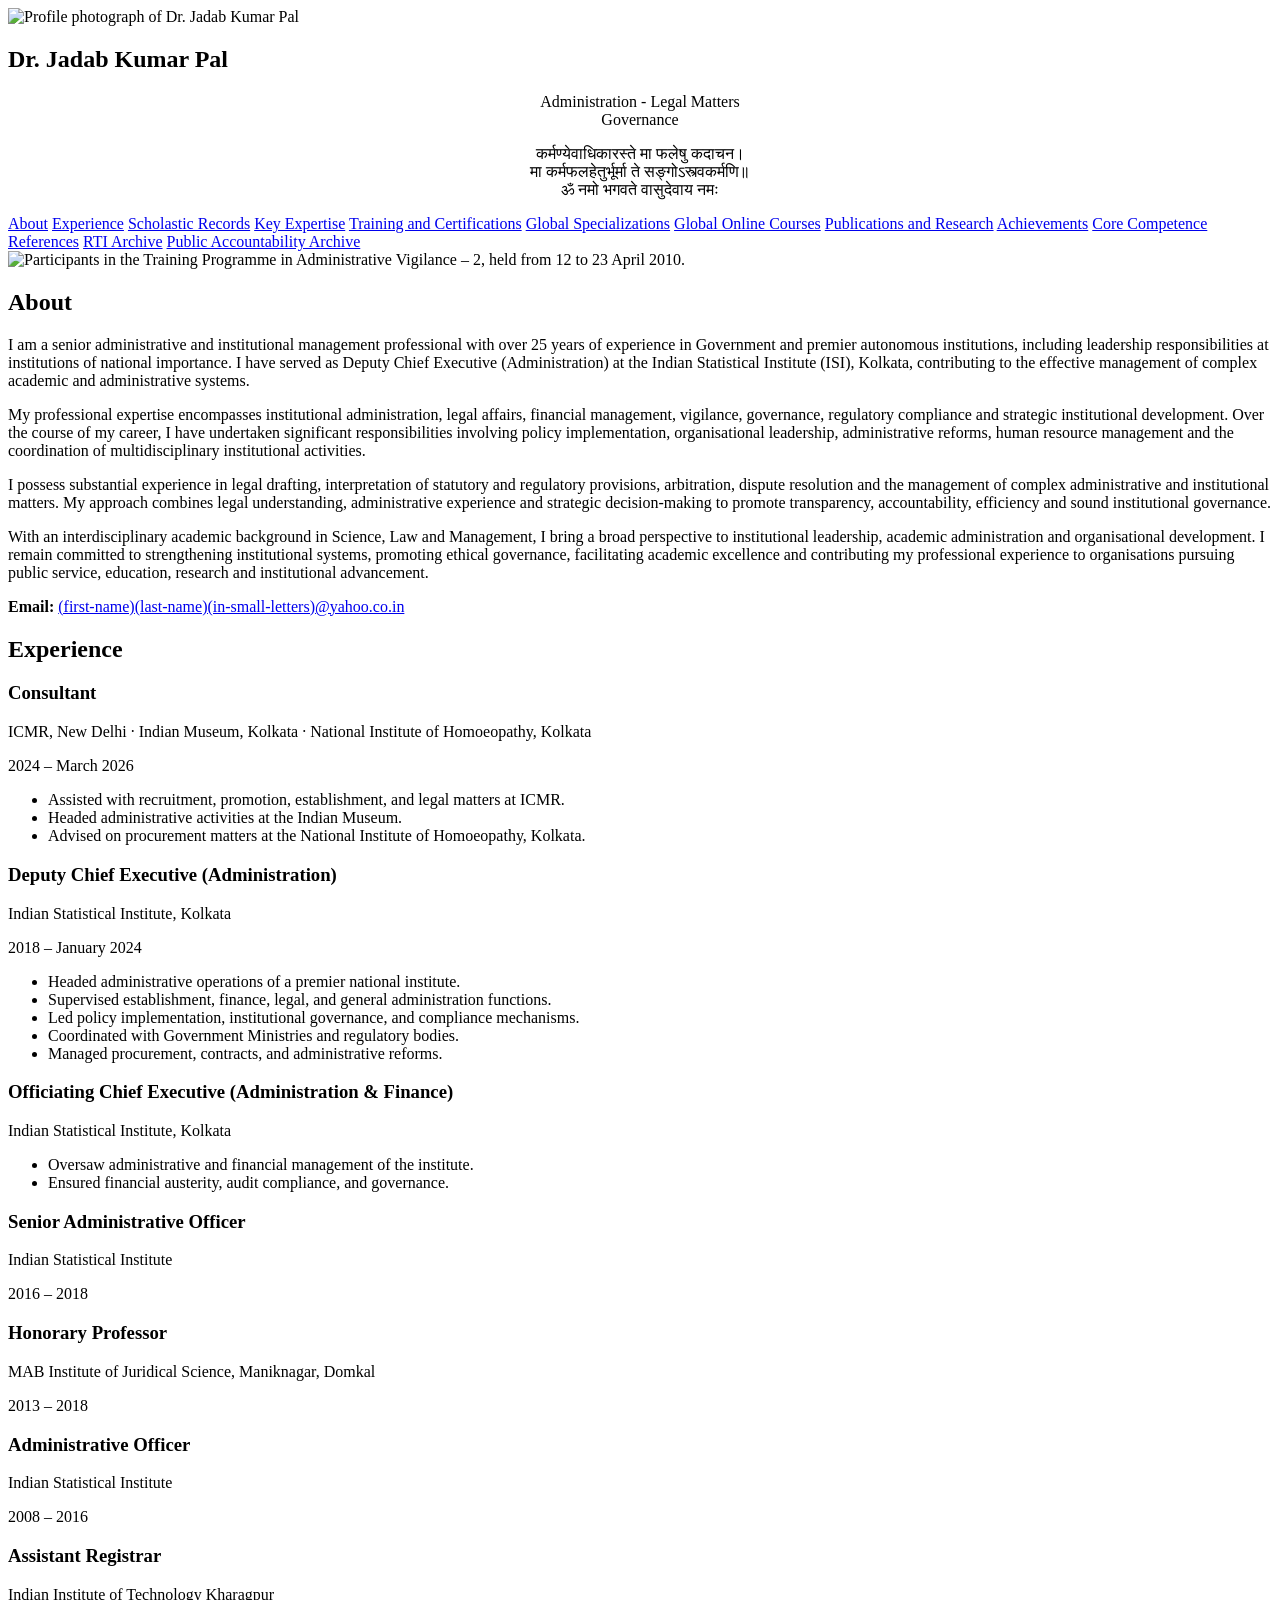
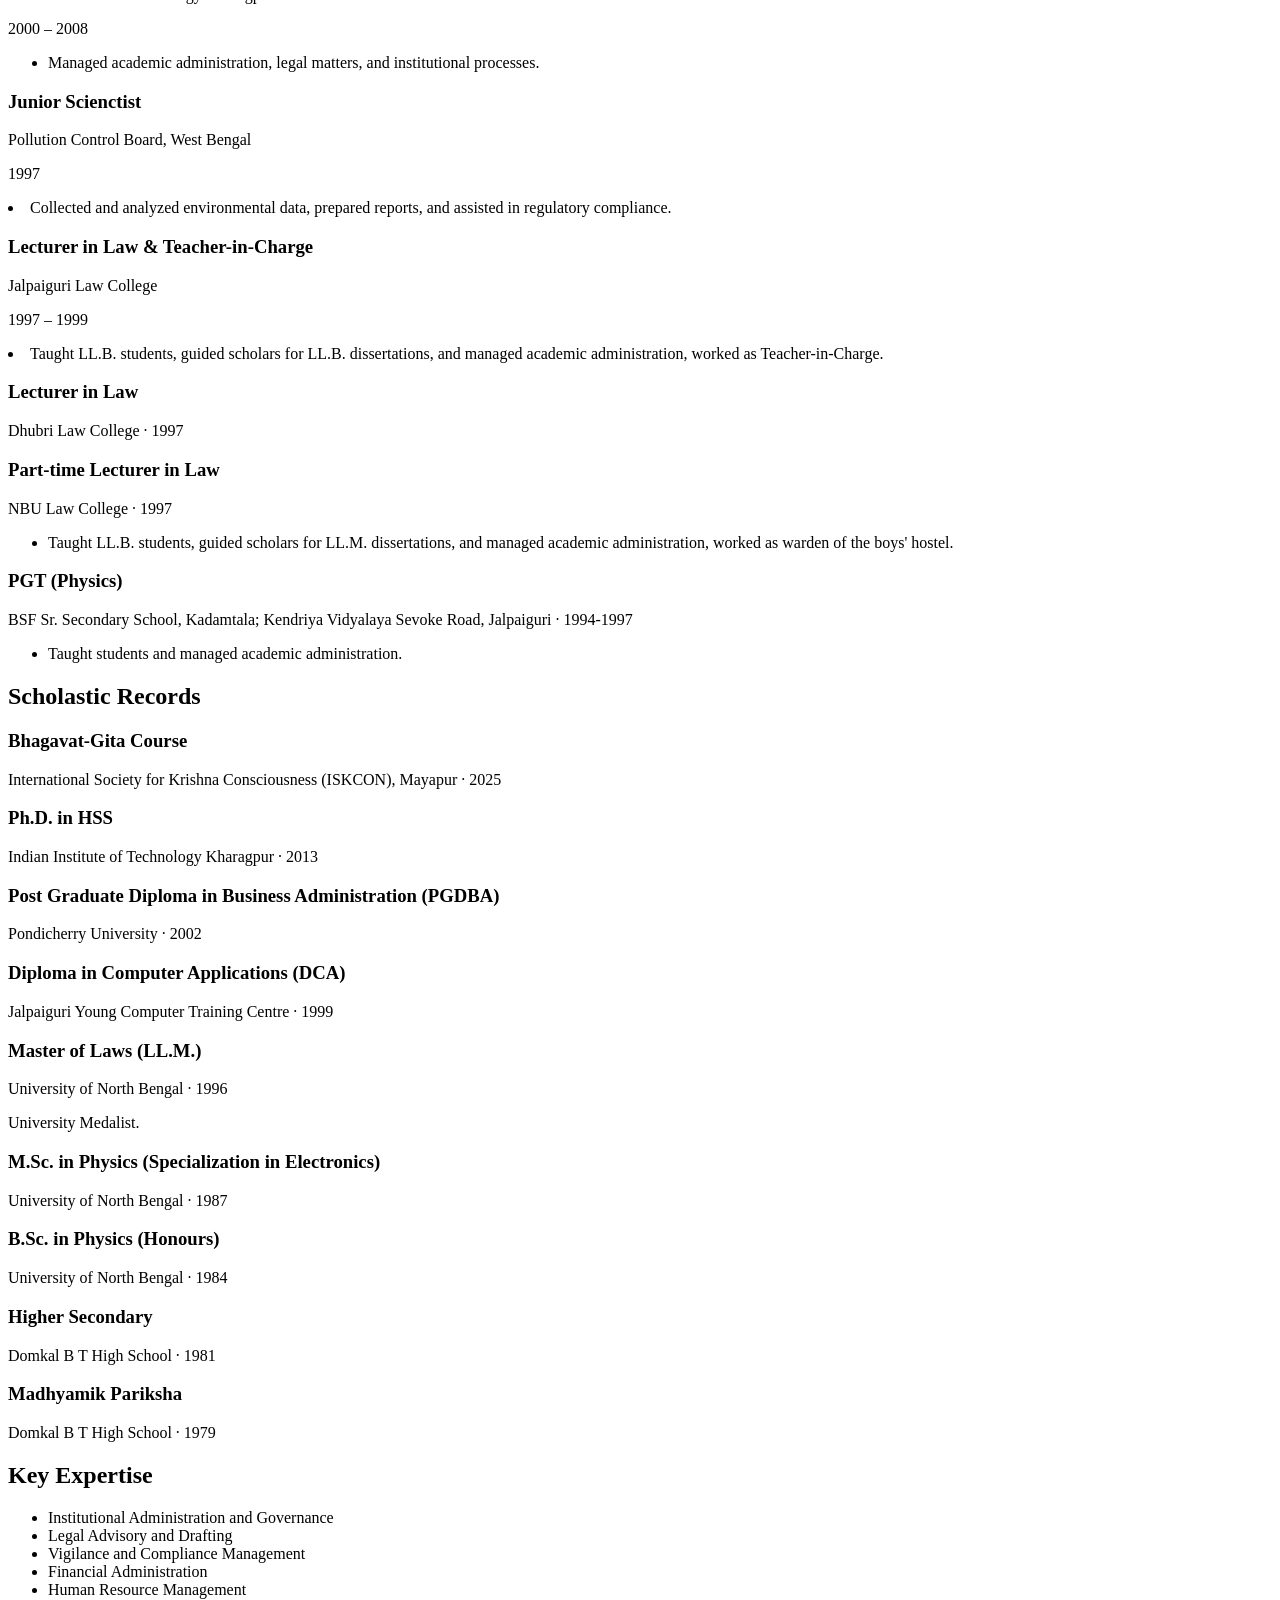
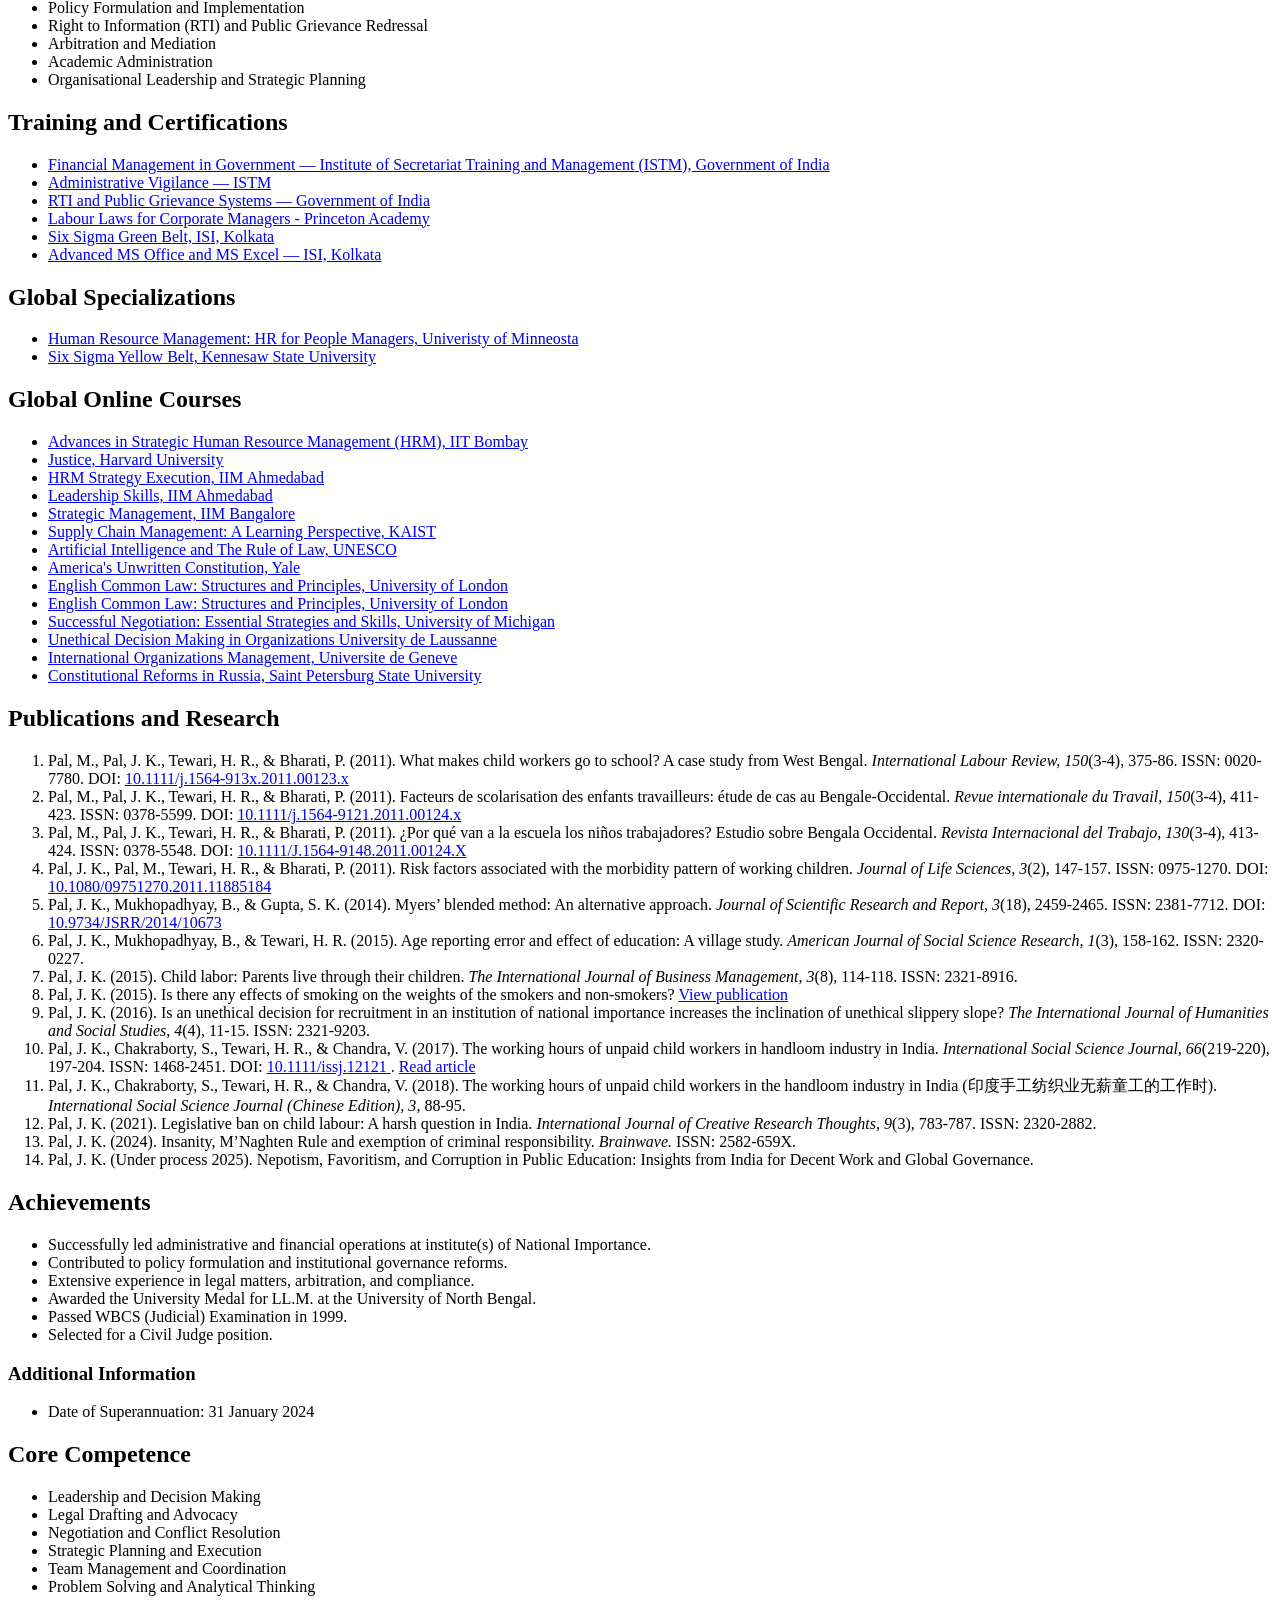
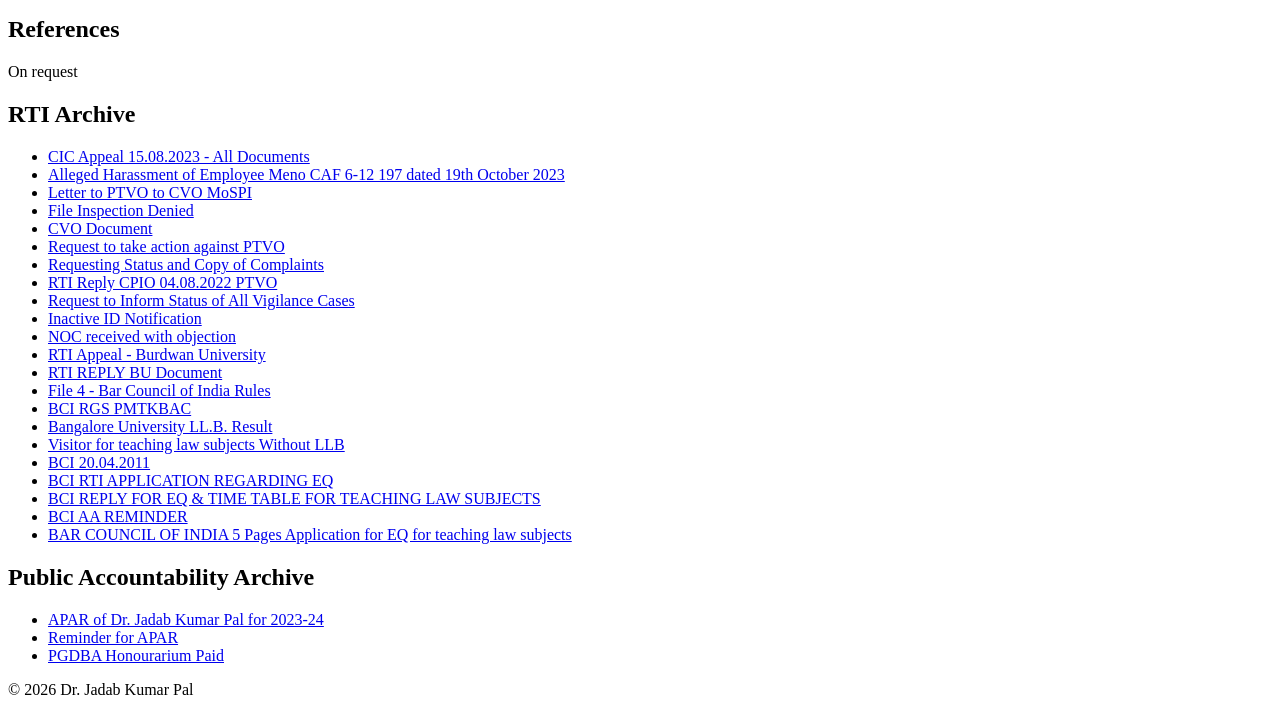
==== index.html @ a38c1cb0 "Version 1" ====
<!DOCTYPE html>
<html lang="en">
<head>
  <meta charset="UTF-8">
  <meta name="viewport" content="width=device-width, initial-scale=1.0">
  <meta name="description" content="Dr. Jadab Kumar Pal">
  <link rel="icon" type="image/jpeg" href="images/Jadab_icon.jpeg">
  <title>J K Pal</title>
  <link rel="stylesheet" href="styles.css">
</head>



<body>

  <aside class="sidebar">
    <div class="profile">
      <img src="images/jadab-profile-old.png" alt="Profile photograph of Dr. Jadab Kumar Pal" class="profile-picture">
      <h2>Dr. Jadab Kumar Pal</h2>
      <p style="text-align: center;">Administration - Legal Matters<br>Governance</p>
      <p style="text-align: center;"> कर्मण्येवाधिकारस्ते मा फलेषु कदाचन। <br>मा कर्मफलहेतुर्भूर्मा ते सङ्गोऽस्त्वकर्मणि॥ <br>ॐ नमो भगवते वासुदेवाय नमः
    </div>

    <nav class="navigation" aria-label="Main navigation">
      <a href="#about">About</a>
      <a href="#experience">Experience</a>
      <a href="#scholastic-records">Scholastic Records</a>
      <a href="#expertise">Key Expertise</a>
      <a href="#training">Training and Certifications</a>
      <a href="#Specializations">Global Specializations</a>
      <a href="#courses">Global Online Courses</a>
      <a href="#Publication">Publications and Research</a>
      <a href="#achievements">Achievements</a>
      <a href="#competence">Core Competence</a>
      <a href="#references">References</a>
      <a href="#RTI Archive">RTI Archive</a>
      <a href="#Public Accountability Archive">Public Accountability Archive</a>
    </nav>
  </aside>

  <main class="content">

    <!-- Professional Training Photograph -->
    <div class="training-photo">
        <img
            src="images/administrative-vigilance-training-2010.jpeg"
            alt="Participants in the Training Programme in Administrative Vigilance – 2, held from 12 to 23 April 2010."
        >
    </div>

    <!-- About -->
    <section id="about">
      <h1>About</h1>

      <p>
        I am a senior administrative and institutional management professional with over 25 years of experience in Government and premier autonomous institutions, including leadership responsibilities at institutions of national importance. I have served as Deputy Chief Executive (Administration) at the Indian Statistical Institute (ISI), Kolkata, contributing to the effective management of complex academic and administrative systems.
      </p>
      
      <p>
        My professional expertise encompasses institutional administration, legal affairs, financial management, vigilance, governance, regulatory compliance and strategic institutional development. Over the course of my career, I have undertaken significant responsibilities involving policy implementation, organisational leadership, administrative reforms, human resource management and the coordination of multidisciplinary institutional activities.
      </p>

      <p>
        I possess substantial experience in legal drafting, interpretation of statutory and regulatory provisions, arbitration, dispute resolution and the management of complex administrative and institutional matters. My approach combines legal understanding, administrative experience and strategic decision-making to promote transparency, accountability, efficiency and sound institutional governance.
      </p>

      <p>
        With an interdisciplinary academic background in Science, Law and Management, I bring a broad perspective to institutional leadership, academic administration and organisational development. I remain committed to strengthening institutional systems, promoting ethical governance, facilitating academic excellence and contributing my professional experience to organisations pursuing public service, education, research and institutional advancement.
      </p>
      
      <div class="contact-details">
        </p>
        <p>
          <strong>Email:</strong>
          <a href="mailto:jadabpal@yahoo.co.in">(first-name)(last-name)(in-small-letters)@yahoo.co.in</a>
        </p>
      </div>
    </section>

    <!-- Experience -->
    <section id="experience">
      <h2>Experience</h2>

      <article>
        <h3>Consultant</h3>
        <p class="meta">
          ICMR, New Delhi · Indian Museum, Kolkata ·
          National Institute of Homoeopathy, Kolkata
        </p>
        <p class="meta">2024 – March 2026</p>
        <ul>
          <li>
            Assisted with recruitment, promotion, establishment,
            and legal matters at ICMR.
          </li>
          <li>
            Headed administrative activities at the Indian Museum.
          </li>
          <li>
            Advised on procurement matters at the National Institute
            of Homoeopathy, Kolkata.
          </li>
        </ul>
      </article>

      <article>
        <h3>Deputy Chief Executive (Administration)</h3>
        <p class="meta">Indian Statistical Institute, Kolkata</p>
        <p class="meta">2018 – January 2024</p>
        <ul>
          <li>Headed administrative operations of a premier national institute.</li>
          <li>
            Supervised establishment, finance, legal, and general
            administration functions.
          </li>
          <li>
            Led policy implementation, institutional governance,
            and compliance mechanisms.
          </li>
          <li>
            Coordinated with Government Ministries and regulatory bodies.
          </li>
          <li>
            Managed procurement, contracts, and administrative reforms.
          </li>
        </ul>
      </article>

      <article>
        <h3>Officiating Chief Executive (Administration &amp; Finance)</h3>
        <p class="meta">Indian Statistical Institute, Kolkata</p>
        <ul>
          <li>Oversaw administrative and financial management of the institute.</li>
          <li>Ensured financial austerity, audit compliance, and governance.</li>
        </ul>
      </article>

      <article>
        <h3>Senior Administrative Officer</h3>
        <p class="meta">Indian Statistical Institute</p>
        <p class="meta">2016 – 2018</p>
      </article>

      <article>
        <h3>Honorary Professor</h3>
        <p class="meta">MAB Institute of Juridical Science, Maniknagar, Domkal</p>
        <p class="meta">2013 – 2018</p>
      </article>

      <article>
        <h3>Administrative Officer</h3>
        <p class="meta">Indian Statistical Institute</p>
        <p class="meta">2008 – 2016</p>
      </article>

      <article>
        <h3>Assistant Registrar</h3>
        <p class="meta">Indian Institute of Technology Kharagpur</p>
        <p class="meta">2000 – 2008</p>
        <ul>
          <li>
            Managed academic administration, legal matters,
            and institutional processes.
          </li>
        </ul>
      </article>

      <article>
        <h3>Junior Scienctist</h3>
        <p class="meta">Pollution Control Board, West Bengal</p>
        <p class="meta">1997</p>
    
          <li>
            Collected and analyzed environmental data, prepared reports, and assisted in regulatory compliance.
          </li>
        </ul>
      </article>

      <article>
        <h3>Lecturer in Law &amp; Teacher-in-Charge</h3>
        <p class="meta">Jalpaiguri Law College</p>
        <p class="meta">1997 – 1999</p>
          <li>
            Taught LL.B. students, guided scholars for LL.B.
            dissertations, and managed academic administration, worked as Teacher-in-Charge.
          </li>
        </ul>
      </article>

      <article>
        <h3>Lecturer in Law</h3>
        <p class="meta">Dhubri Law College · 1997</p>
      </article>

      <article>
        <h3>Part-time Lecturer in Law</h3>
        <p class="meta">NBU Law College · 1997</p>
        <ul>
          <li>
            Taught LL.B. students, guided scholars for LL.M.
            dissertations, and managed academic administration, worked as warden of the boys' hostel.   
          </li>
        </ul>
      </article>

      <article>
        <h3>PGT (Physics)</h3>
        <p class="meta">BSF Sr. Secondary School, Kadamtala; Kendriya Vidyalaya Sevoke Road, Jalpaiguri · 1994-1997</p>
        <ul>
          <li>
            Taught students and managed academic administration.
          </li>
        </ul>
      </article>

    </section>


    <!-- Scholastic Records -->
    <section id="scholastic-records">
      <h2>Scholastic Records</h2>

      <article>
        <h3>Bhagavat-Gita Course</h3>
        <p class="meta">International Society for Krishna Consciousness (ISKCON), Mayapur · 2025</p>
      </article>

      <article>
        <h3>Ph.D. in HSS </h3>
        <p class="meta">Indian Institute of Technology Kharagpur · 2013</p>
      </article>

      <article>
        <h3>Post Graduate Diploma in Business Administration (PGDBA)</h3>
        <p class="meta"> Pondicherry University · 2002</p>
      </article>

      <article>
        <h3>Diploma in Computer Applications (DCA)</h3>
        <p class="meta">Jalpaiguri Young Computer Training Centre · 1999</p>
      </article>

      <article>
        <h3>Master of Laws (LL.M.) </h3>
        <p class="meta">University of North Bengal · 1996</p>
        <p>University Medalist.</p>
      </article>

      <article>
        <h3>M.Sc. in Physics (Specialization in Electronics)</h3>
        <p class="meta">University of North Bengal · 1987</p>
      </article>

      <article>
        <h3>B.Sc. in Physics (Honours) </h3>
        <p class="meta">University of North Bengal · 1984</p>
      </article>

      <article>
        <h3>Higher Secondary </h3>
        <p class="meta">Domkal B T High School · 1981</p>
      </article>

      <article>
        <h3> Madhyamik Pariksha </h3>
        <p class="meta">Domkal B T High School · 1979</p>
      </article>

    </section>

    <!-- Key Expertise -->
    <section id="expertise">
      <h2>Key Expertise</h2>
      <ul>
        <li>Institutional Administration and Governance</li>
        <li>Legal Advisory and Drafting</li>
        <li>Vigilance and Compliance Management</li>
        <li>Financial Administration</li>
        <li>Human Resource Management</li>
        <li>Policy Formulation and Implementation</li>
        <li>Right to Information (RTI) and Public Grievance Redressal</li>
        <li>Arbitration and Mediation</li>
        <li>Academic Administration</li>
        <li>Organisational Leadership and Strategic Planning</li>
      </ul>
    </section>

    <!-- Training and Certifications -->
    <section id="training">
      <h2>Training and Certifications</h2>
      <ul>
        <li>
            <a href="Training/ISTM_FMG.pdf"
               target="_blank" rel="noopener noreferrer">
                Financial Management in Government — Institute of Secretariat Training and Management (ISTM), Government of India 
            </a>
        </li>

        <li>
            <a href="Training/ISTM_AV.pdf"
               target="_blank" rel="noopener noreferrer">
                Administrative Vigilance — ISTM 
            </a>
        </li>

        <li>
            <a href="Training/NSSO_RTI.pdf"
               target="_blank" rel="noopener noreferrer">
                RTI and Public Grievance Systems — Government of India 
            </a>
        </li>

        <li>
            <a href="Training/Labour_Laws.jpeg"
               target="_blank" rel="noopener noreferrer">
                Labour Laws for Corporate Managers - Princeton Academy
            </a>
        </li>

        <li>
            <a href="Training/ISI_Six_Sigma.pdf"
               target="_blank" rel="noopener noreferrer">
                Six Sigma Green Belt, ISI, Kolkata
            </a>
        </li>

        <li>
            <a href="Training/ISI_COMP.pdf"
               target="_blank" rel="noopener noreferrer">
                Advanced MS Office and MS Excel — ISI, Kolkata
            </a>
        </li>
      </ul>
    </section>

    <!-- Specializations -->
    <section id="Specializations">
      <h2>Global Specializations</h2>
      <ul>
        <li>
            <a href="Certificates/HRM_Minneosta.pdf"
               target="_blank" rel="noopener noreferrer">
                Human Resource Management: HR for People Managers, Univeristy of Minneosta 
            </a>
        </li>

        <li>
            <a href="Certificates/Six_Sigma_Yellow_Belt_Kennesaw.pdf"
               target="_blank" rel="noopener noreferrer">
                Six Sigma Yellow Belt, Kennesaw State University  
            </a>
        </li>
      </ul>
    </section>

    <!-- Global Online Courses -->
    <section id="courses">
      <h2>Global Online Courses</h2>
      <ul>
        <li>
            <a href="Certificates/IITB_ASHRM.pdf"
               target="_blank" rel="noopener noreferrer">
                Advances in Strategic Human Resource Management (HRM), IIT Bombay

            </a>
        </li>

        <li>
            <a href="Certificates/Justice_Harvard.pdf"
               target="_blank" rel="noopener noreferrer">
                Justice, Harvard University  
            </a>
        </li>

        <li>
            <a href="Certificates/IIMA_HRMSE.pdf"
               target="_blank" rel="noopener noreferrer">
                HRM Strategy Execution, IIM Ahmedabad
            </a>
        </li>

        <li>
            <a href="Certificates/IIMA_Leadership_Skills.pdf"
               target="_blank" rel="noopener noreferrer">
                Leadership Skills, IIM Ahmedabad
            </a>
        </li>


        <li>
            <a href="Certificates/IIMB_Strategic_Management.pdf"
               target="_blank" rel="noopener noreferrer">
                Strategic Management, IIM Bangalore
            </a>
        </li>

        <li>
            <a href="Certificates/KAIST_Supply_Chain_Management.pdf"
               target="_blank" rel="noopener noreferrer">
                Supply Chain Management: A Learning Perspective, KAIST
            </a>
        </li>

        <li>
            <a href="Certificates/AI_and_Rule_Of_Law_UNESCO.pdf"
               target="_blank" rel="noopener noreferrer">
                Artificial Intelligence and The Rule of Law, UNESCO
            </a>
        </li>

        <li>
            <a href="Certificates/American_Unwritten_Constitution_Yale.pdf"
               target="_blank" rel="noopener noreferrer">
                America's Unwritten Constitution, Yale
            </a>
        </li>

        <li>
            <a href="Certificates/English_Common_Law_London.pdf"
               target="_blank" rel="noopener noreferrer">
                English Common Law: Structures and Principles, University of London 
            </a>
        </li>

        <li>
            <a href="Certificates/English_Common_Law_London.pdf"
               target="_blank" rel="noopener noreferrer">
                English Common Law: Structures and Principles, University of London 
            </a>
        </li>
        
        <li>
            <a href="https://coursera.org/share/c8b49b6c4a805d81c57a23a240fbd972"
               target="_blank" rel="noopener noreferrer">
                Successful Negotiation: Essential Strategies and Skills, University of Michigan
            </a>
        </li>

        <li>
            <a href="https://https://www.coursera.org/account/accomplishments/verify/MDCK5ZDJUX"
               target="_blank" rel="noopener noreferrer">
                Unethical Decision Making in Organizations University de Laussanne
            </a>
        </li>

        <li>
          <a href="https://www.coursera.org/account/accomplishments/verify/WV8Q56D3MG"
               target="_blank" rel="noopener noreferrer">
                International Organizations Management, Universite de Geneve
            </a>
        </li>

        <li>
            <a href="https://coursera.org/share/8a99fc660b6a6df9421d66b8ce0d4d5e"
               target="_blank" rel="noopener noreferrer">
              Constitutional Reforms in Russia, Saint Petersburg State University
            </a>
        </li>

      </ul>
    </section>

    <!-- Publications and Research -->
    <section id="Publication">
        <h2>Publications and Research</h2>

        <ol class="publication-list">
            <li>
                Pal, M., Pal, J. K., Tewari, H. R., &amp; Bharati, P. (2011).
                What makes child workers go to school? A case study from West Bengal.
                <em>International Labour Review, 150</em>(3-4), 375-86.
                ISSN: 0020-7780.
                DOI:
                <a href="https://doi.org/10.1111/j.1564-913x.2011.00123.x"
                  target="_blank" rel="noopener noreferrer">
                    10.1111/j.1564-913x.2011.00123.x
                </a>
            </li>

            <li>
                Pal, M., Pal, J. K., Tewari, H. R., &amp; Bharati, P. (2011).
                Facteurs de scolarisation des enfants travailleurs: étude de cas au Bengale-Occidental.
                <em>Revue internationale du Travail, 150</em>(3-4), 411-423.
                ISSN: 0378-5599.
                DOI:
                <a href="https://doi.org/10.1111/j.1564-9121.2011.00124.x"
                  target="_blank" rel="noopener noreferrer">
                    10.1111/j.1564-9121.2011.00124.x
                </a>
            </li>

            <li>
                Pal, M., Pal, J. K., Tewari, H. R., &amp; Bharati, P. (2011).
                ¿Por qué van a la escuela los niños trabajadores? Estudio sobre Bengala Occidental.
                <em>Revista Internacional del Trabajo, 130</em>(3-4), 413-424.
                ISSN: 0378-5548.
                DOI:
                <a href="https://doi.org/10.1111/J.1564-9148.2011.00124.X"
                  target="_blank" rel="noopener noreferrer">
                    10.1111/J.1564-9148.2011.00124.X
                </a>
            </li>

            <li>
                Pal, J. K., Pal, M., Tewari, H. R., &amp; Bharati, P. (2011).
                Risk factors associated with the morbidity pattern of working children.
                <em>Journal of Life Sciences, 3</em>(2), 147-157.
                ISSN: 0975-1270.
                DOI:
                <a href="https://doi.org/10.1080/09751270.2011.11885184"
                  target="_blank" rel="noopener noreferrer">
                    10.1080/09751270.2011.11885184
                </a>
            </li>

            <li>
                Pal, J. K., Mukhopadhyay, B., &amp; Gupta, S. K. (2014).
                Myers’ blended method: An alternative approach.
                <em>Journal of Scientific Research and Report, 3</em>(18), 2459-2465.
                ISSN: 2381-7712.
                DOI:
                <a href="https://doi.org/10.9734/JSRR/2014/10673"
                  target="_blank" rel="noopener noreferrer">
                    10.9734/JSRR/2014/10673
                </a>
            </li>

            <li>
                Pal, J. K., Mukhopadhyay, B., &amp; Tewari, H. R. (2015).
                Age reporting error and effect of education: A village study.
                <em>American Journal of Social Science Research, 1</em>(3), 158-162.
                ISSN: 2320-0227.
            </li>

            <li>
                Pal, J. K. (2015).
                Child labor: Parents live through their children.
                <em>The International Journal of Business Management, 3</em>(8), 114-118.
                ISSN: 2321-8916.
            </li>

            <li>
                Pal, J. K. (2015).
                Is there any effects of smoking on the weights of the smokers and non-smokers?
                <a href="https://rpubs.com/jadabpal/123086"
                  target="_blank" rel="noopener noreferrer">
                    View publication
                </a>
            </li>

            <li>
                Pal, J. K. (2016).
                Is an unethical decision for recruitment in an institution of national importance
                increases the inclination of unethical slippery slope?
                <em>The International Journal of Humanities and Social Studies, 4</em>(4), 11-15.
                ISSN: 2321-9203.
            </li>

            <li>
                Pal, J. K., Chakraborty, S., Tewari, H. R., &amp; Chandra, V. (2017).
                The working hours of unpaid child workers in handloom industry in India.
                <em>International Social Science Journal, 66</em>(219-220), 197-204.
                ISSN: 1468-2451.
                DOI:
                <a href="https://doi.org/10.1111/issj.12121"
                  target="_blank" rel="noopener noreferrer">
                    10.1111/issj.12121
                </a>.
                <a href="http://onlinelibrary.wiley.com/doi/10.1111/issj.12121/full"
                  target="_blank" rel="noopener noreferrer">
                    Read article
                </a>
            </li>

            <li>
                Pal, J. K., Chakraborty, S., Tewari, H. R., &amp; Chandra, V. (2018).
                The working hours of unpaid child workers in the handloom industry in India
                (印度手工纺织业无薪童工的工作时).
                <em>International Social Science Journal (Chinese Edition), 3</em>, 88-95.
            </li>

            <li>
                Pal, J. K. (2021).
                Legislative ban on child labour: A harsh question in India.
                <em>International Journal of Creative Research Thoughts, 9</em>(3), 783-787.
                ISSN: 2320-2882.
            </li>

            <li>
                Pal, J. K. (2024).
                Insanity, M’Naghten Rule and exemption of criminal responsibility.
                <em>Brainwave.</em>
                ISSN: 2582-659X.
            </li>

            <li>
                Pal, J. K. (Under process 2025).
                Nepotism, Favoritism, and Corruption in Public Education:
                Insights from India for Decent Work and Global Governance.
            </li>
        </ol>
    </section>


    <!-- Achievements -->
    <section id="achievements">
      <h2>Achievements</h2>
      <ul>
        <li>
          Successfully led administrative and financial operations
          at institute(s) of National Importance.
        </li>
        <li>
          Contributed to policy formulation and institutional
          governance reforms.
        </li>
        <li>
          Extensive experience in legal matters, arbitration,
          and compliance.
        </li>
        <li>
          Awarded the University Medal for LL.M. at the
          University of North Bengal.
        </li>
        <li>Passed WBCS (Judicial) Examination in 1999.</li>
        <li>Selected for a Civil Judge position.</li>
      </ul>

      <h3>Additional Information</h3>
      <ul>
        <li>Date of Superannuation: 31 January 2024</li>
      </ul>
    </section>

    <!-- Core Competence -->
    <section id="competence">
      <h2>Core Competence</h2>
      <ul>
        <li>Leadership and Decision Making</li>
        <li>Legal Drafting and Advocacy</li>
        <li>Negotiation and Conflict Resolution</li>
        <li>Strategic Planning and Execution</li>
        <li>Team Management and Coordination</li>
        <li>Problem Solving and Analytical Thinking</li>
      </ul>
    </section>

    <!-- References -->
    <section id="references">
      <h2>References</h2>
      <p> On request </p>
    </section>

    <!-- RTI Archive -->
    <section id="RTI Archive">
        <h2>RTI Archive</h2>

        <ul>
            <li>
                <a href="RTI Archive/CIC APPEAL 15.08.2023 ALL DOCUMENTS.pdf" target="_blank">
                    CIC Appeal 15.08.2023 - All Documents
                </a>
            </li>

            <li>
                <a href="RTI Archive/Harassment of employee Meno CAF 6-12  197 dated 19th October 2023.pdf" target="_blank">
                    Alleged Harassment of Employee Meno CAF 6-12  197 dated 19th October 2023
                </a>
            </li>

            <li>
                <a href="RTI Archive/Letter to PTVO to CVO MoSPI .pdf" target="_blank">
                    Letter to PTVO to CVO MoSPI
                </a>
            </li>

            <li>
                <a href="RTI Archive/File Misplaced Requesting File Inspection.PDF" target="_blank">
                    File Inspection Denied
                </a>
            </li>

            <li>
                <a href="RTI Archive/CVO.pdf" target="_blank">
                    CVO Document
                </a>
            </li>

            <li>
                <a href="RTI Archive/Request to take  action against PTVO.pdf" target="_blank">
                    Request to take action against PTVO
                </a>
            </li>

            <li>
                <a href="RTI Archive/Requesting status and copy of complaints.pdf" target="_blank">
                    Requesting Status and Copy of Complaints
                </a>
            </li>

            <li>
                <a href="RTI Archive/RTI REPLY CPIO 04.08.2022 PTVO.pdf" target="_blank">
                    RTI Reply CPIO 04.08.2022 PTVO
                </a>
            </li>

            <li>
                <a href="RTI Archive/Yahoo Mail - Fw Request to inform status of my all vigilance cases.pdf" target="_blank">
                      Request to Inform Status of All Vigilance Cases
                </a>
            </li>

            <li>
                <a href="RTI Archive/Yahoo Mail - Inactive ID Notification.pdf" target="_blank">
                    Inactive ID Notification
                </a>
            </li>

            <li>
                <a href="RTI Archive/Yahoo Mail - NOC received with objection.pdf" target="_blank">
                    NOC received with objection
                </a>
            </li>

            <li>
                <a href="RTI Archive/RTI_APPEAL_BURDWAN_UNIV_20.12.pdf" target="_blank">
                    RTI Appeal - Burdwan University
                </a>
            </li>
            <li>
                <a href="RTI Archive/Matriculation BU_DOCUMENT.pdf" target="_blank">
                    RTI REPLY BU Document
                </a>
            </li>

            <li>
                <a href="RTI Archive/File 4_BAR COUNCIL OF INDIA RULES.pdf" target="_blank">
                    File 4 - Bar Council of India Rules
                </a>
            </li>

            <li>
                <a href="RTI Archive/BCI_RGS_PM_TKB_AC.pdf" target="_blank">
                    BCI RGS PMTKBAC
                </a>
            </li>

            <li>
          <a href="RTI Archive/Bangalore University LL.B. Result.pdf" target="_blank">
            Bangalore University LL.B. Result
          </a>
        </li>

            <li>
                <a href="RTI Archive/BCI_CHAIRMAN_WITHOUT LLB.pdf" target="_blank">
                    Visitor for teaching law subjects Without LLB
                </a>
            </li>

            <li>
                <a href="RTI Archive/BCI_20.04.2011.pdf" target="_blank">
                    BCI 20.04.2011
                </a>
            </li>

            <li>
                <a href="RTI Archive/BCI RTI APPLICATION REGARDING EQ FOR TEACHING LAW SUBJECTS.pdf" target="_blank">
                    BCI RTI APPLICATION REGARDING EQ 
            </li>

            <li>
                <a href="RTI Archive/BCI REPLY FOR EQ.pdf" target="_blank">
                    BCI REPLY FOR EQ & TIME TABLE FOR TEACHING LAW SUBJECTS
                </a>
            </li>

            <li>
                <a href="RTI Archive/BCI AA_REMINDER.pdf" target="_blank">
                    BCI AA REMINDER
                </a>
            </li>

            <li>
                <a href="RTI Archive/BAR COUNCIL OF INDIA 5 Pages.pdf" target="_blank">
                    BAR COUNCIL OF INDIA 5 Pages Application for EQ for teaching law subjects
                </a>
            </li>

        </ul>
    </section>

    <section id="Public Accountability Archive">
      <h2>Public Accountability Archive</h2>

      <ul>

        <li>
          <a href="Public Accountability Archive/APAR_DR. JADAB KR. PAL 2023-24.pdf" target="_blank">
            APAR of Dr. Jadab Kumar Pal for 2023-24
          </a>
        </li>

        <li>
          <a href="Public Accountability Archive/Reminder for APAR.pdf" target="_blank">
            Reminder for APAR
          </a>
        </li>

        <li>
          <a href="Public Accountability Archive/PGDBA Honourarium.xls" target="_blank">
            PGDBA Honourarium Paid
          </a>
        </li>

      </ul>
    </section>

    <footer>
      <p>
        &copy; 2026 Dr. Jadab Kumar Pal
      </p>
    </footer>

  </main>

</body>
</html>
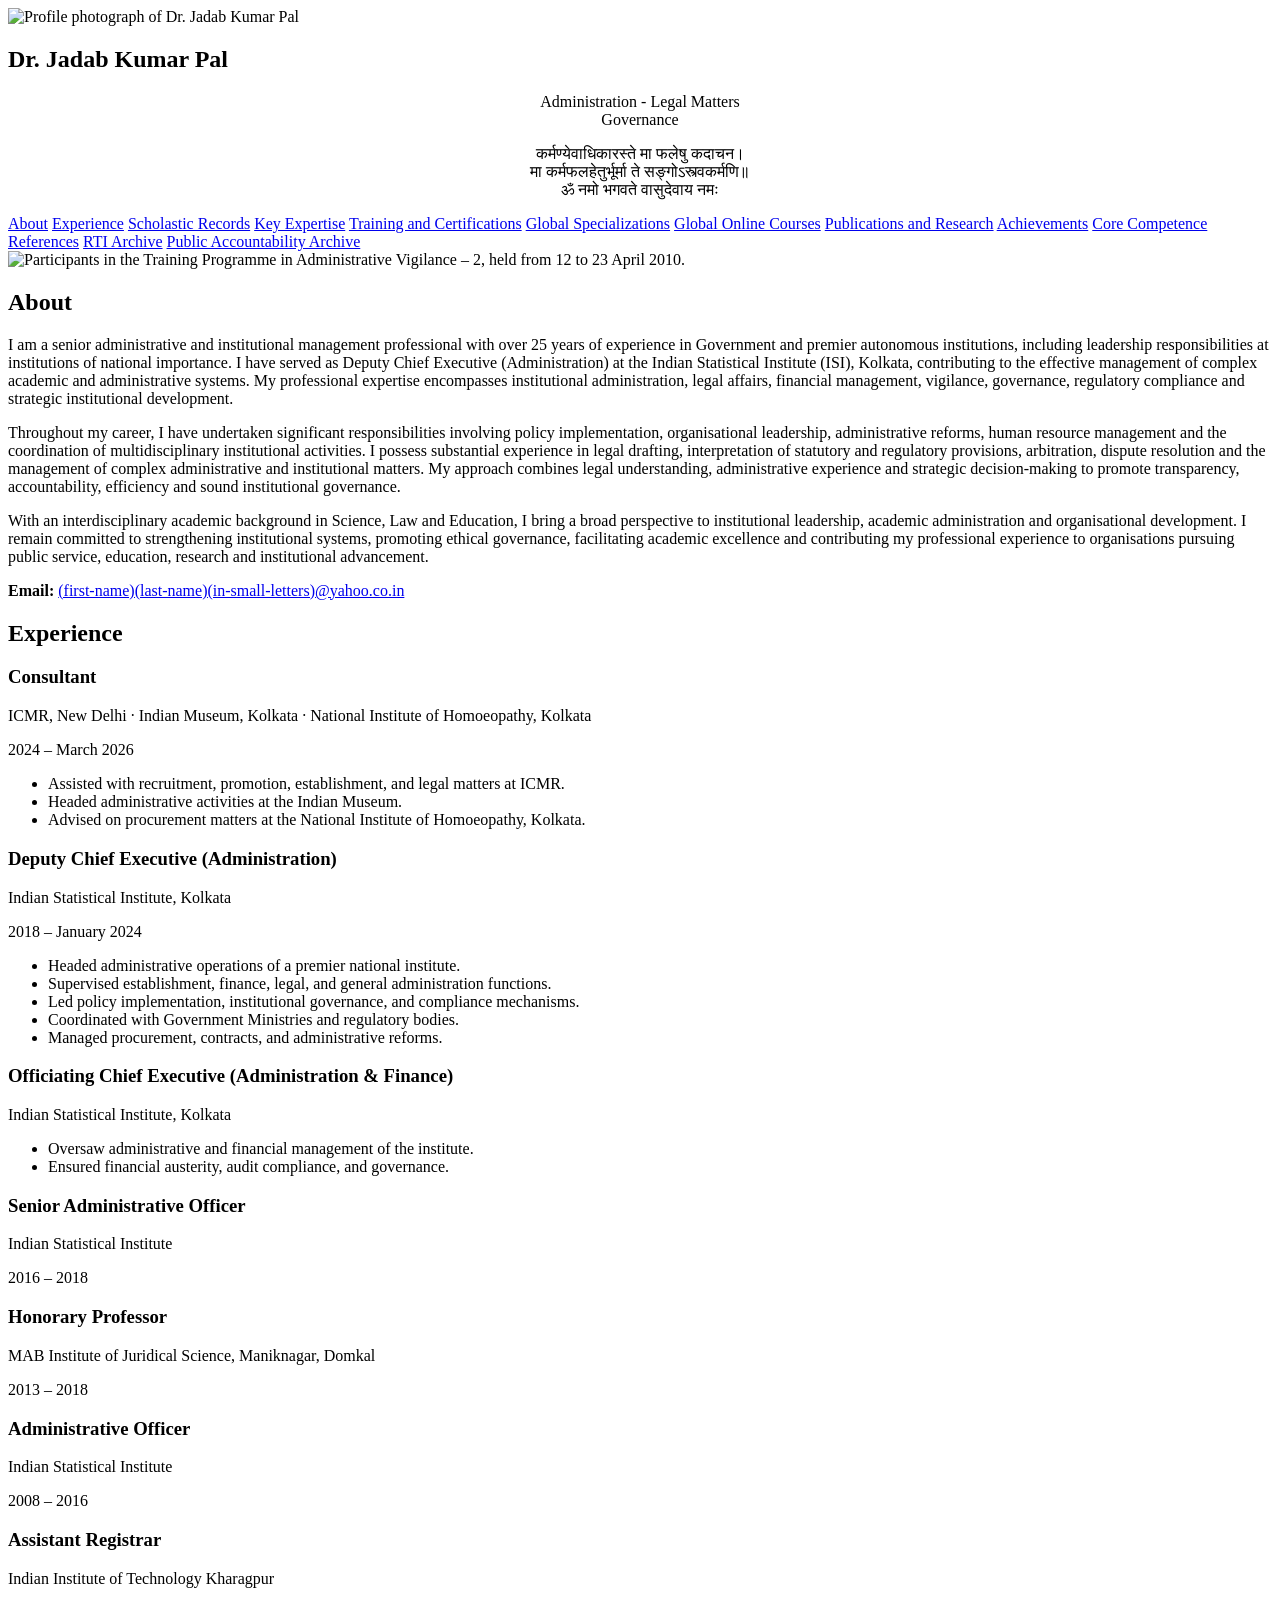
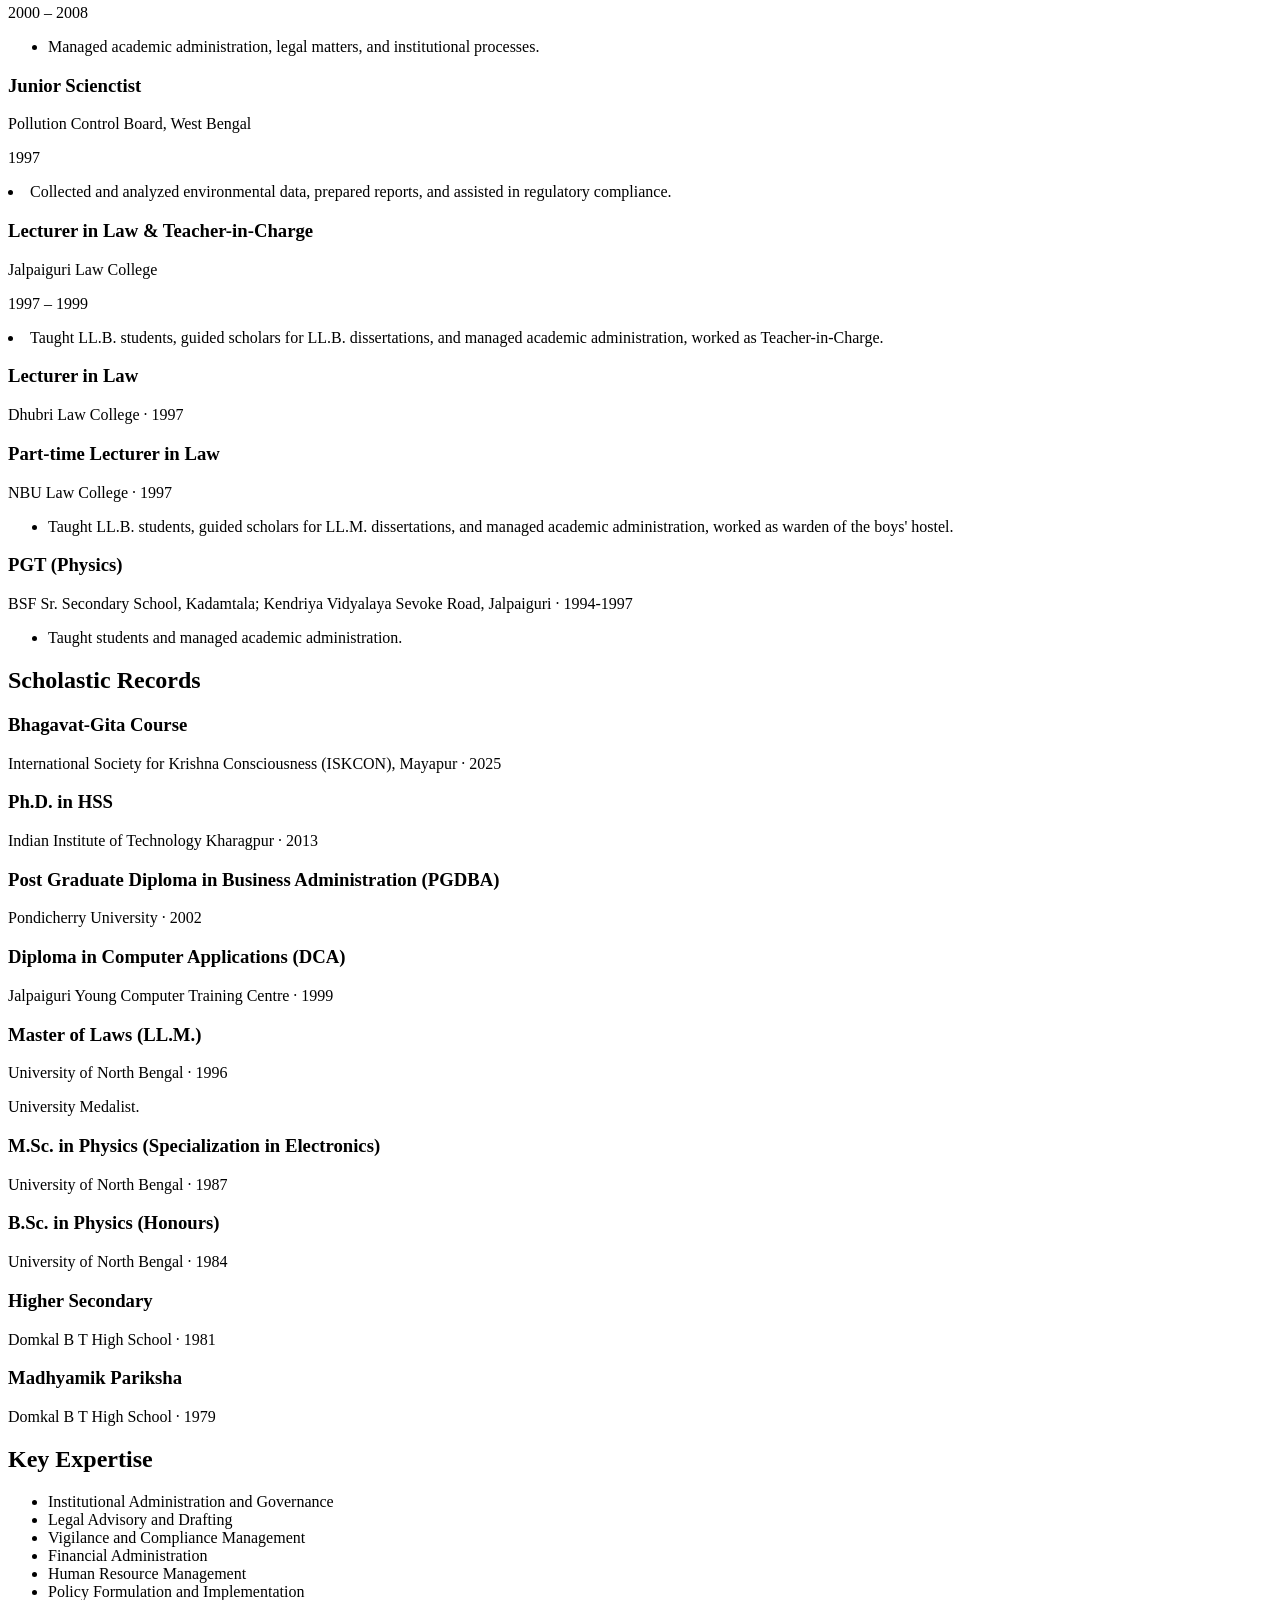
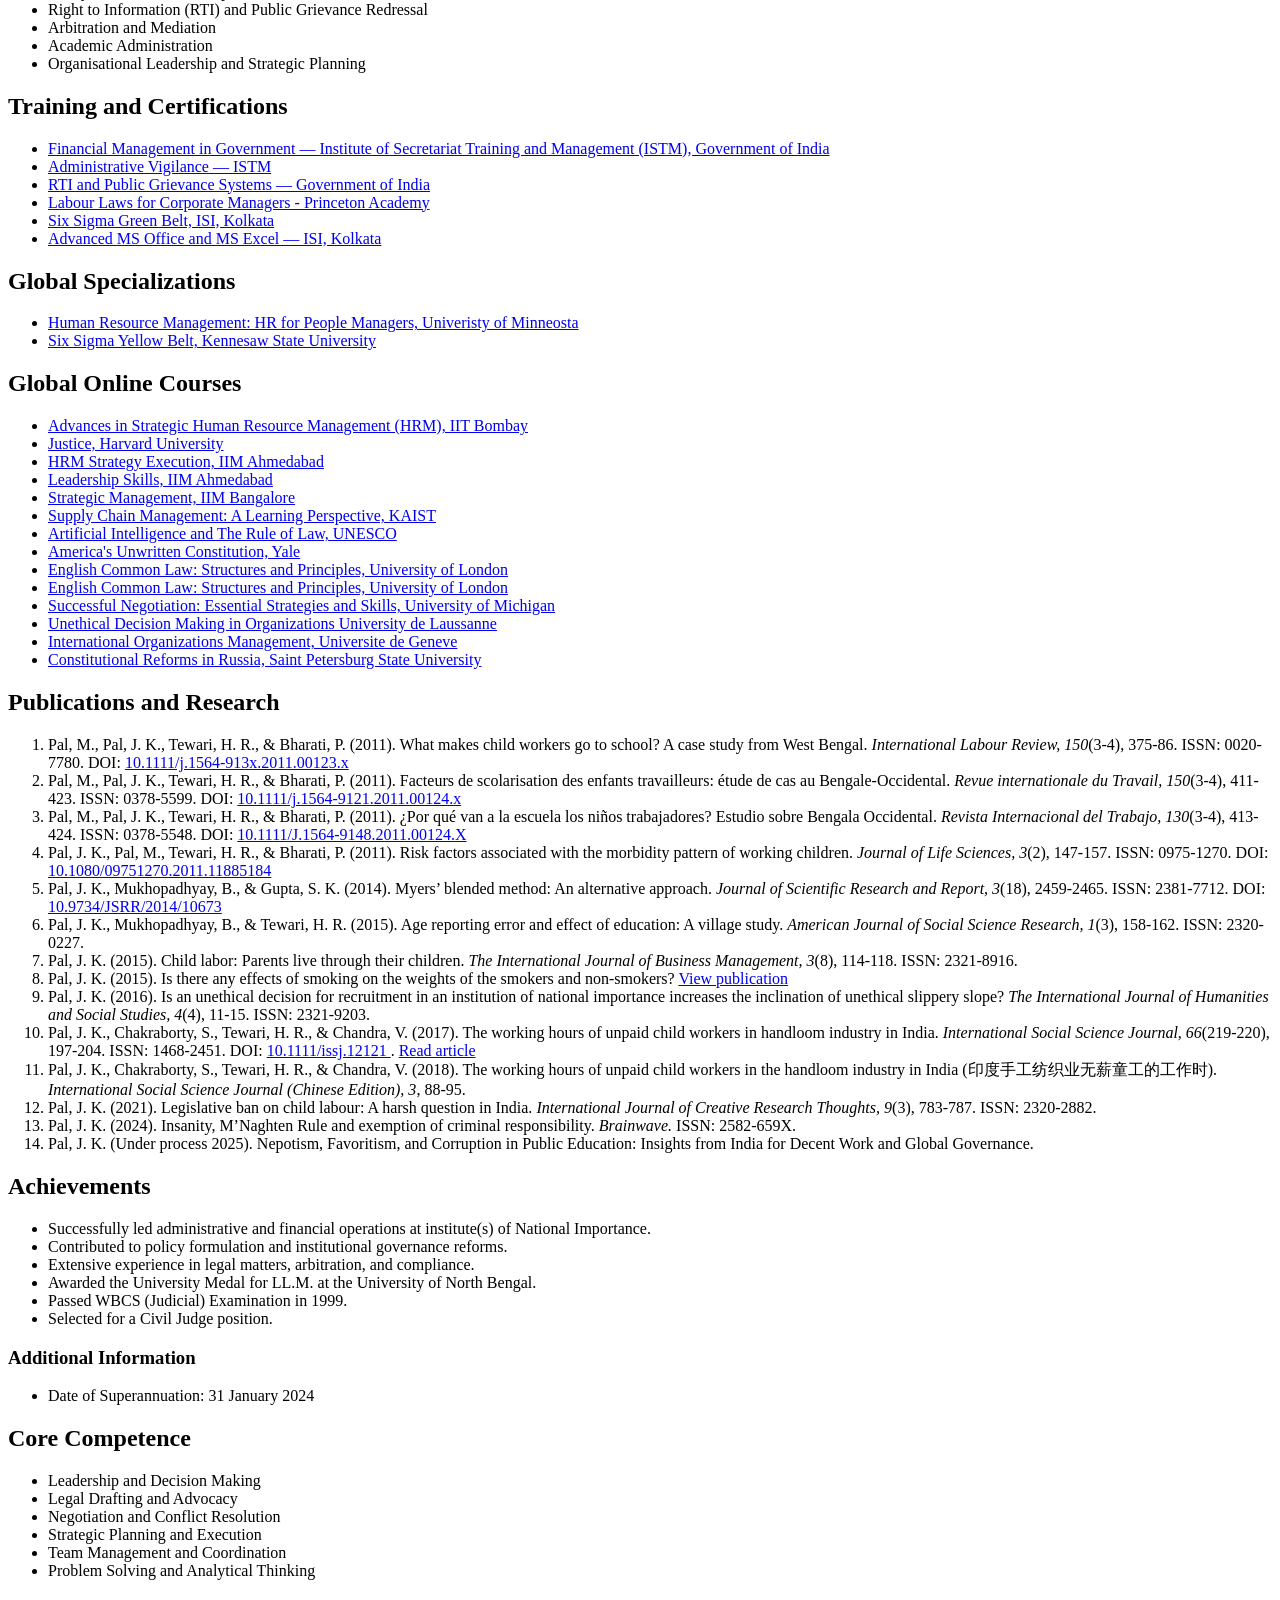
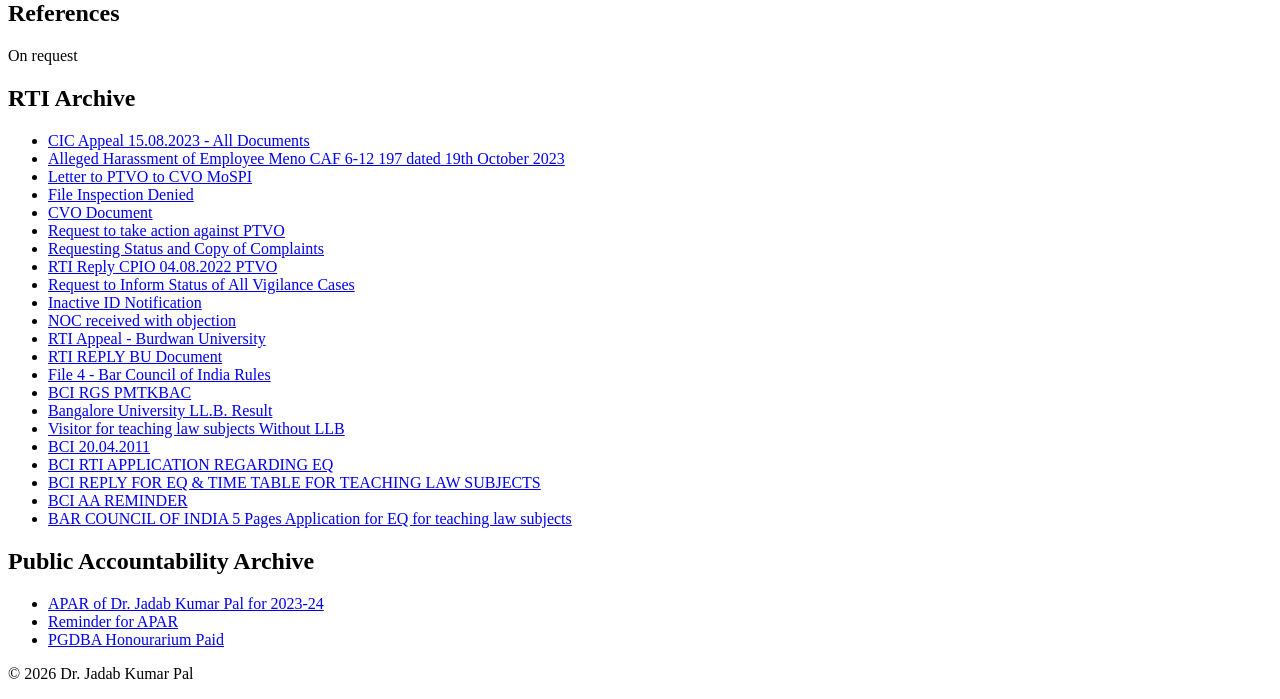
==== commit 7acf62ae: "Version 1" ====
--- a/index.html
+++ b/index.html
@@ -54,21 +54,14 @@
       <h1>About</h1>
 
       <p>
-        I am a senior administrative and institutional management professional with over 25 years of experience in Government and premier autonomous institutions, including leadership responsibilities at institutions of national importance. I have served as Deputy Chief Executive (Administration) at the Indian Statistical Institute (ISI), Kolkata, contributing to the effective management of complex academic and administrative systems.
+            I am a senior administrative and institutional management professional with over 25 years of experience in Government and premier autonomous institutions, including leadership responsibilities at institutions of national importance. I have served as Deputy Chief Executive (Administration) at the Indian Statistical Institute (ISI), Kolkata, contributing to the effective management of complex academic and administrative systems. My professional expertise encompasses institutional administration, legal affairs, financial management, vigilance, governance, regulatory compliance and strategic institutional development.
       </p>
-      
       <p>
-        My professional expertise encompasses institutional administration, legal affairs, financial management, vigilance, governance, regulatory compliance and strategic institutional development. Over the course of my career, I have undertaken significant responsibilities involving policy implementation, organisational leadership, administrative reforms, human resource management and the coordination of multidisciplinary institutional activities.
-      </p>
-
+        Throughout my career, I have undertaken significant responsibilities involving policy implementation, organisational leadership, administrative reforms, human resource management and the coordination of multidisciplinary institutional activities. I possess substantial experience in legal drafting, interpretation of statutory and regulatory provisions, arbitration, dispute resolution and the management of complex administrative and institutional matters. My approach combines legal understanding, administrative experience and strategic decision-making to promote transparency, accountability, efficiency and sound institutional governance.
+        </p>
       <p>
-        I possess substantial experience in legal drafting, interpretation of statutory and regulatory provisions, arbitration, dispute resolution and the management of complex administrative and institutional matters. My approach combines legal understanding, administrative experience and strategic decision-making to promote transparency, accountability, efficiency and sound institutional governance.
-      </p>
-
-      <p>
-        With an interdisciplinary academic background in Science, Law and Management, I bring a broad perspective to institutional leadership, academic administration and organisational development. I remain committed to strengthening institutional systems, promoting ethical governance, facilitating academic excellence and contributing my professional experience to organisations pursuing public service, education, research and institutional advancement.
-      </p>
-      
+        With an interdisciplinary academic background in Science, Law and Education, I bring a broad perspective to institutional leadership, academic administration and organisational development. I remain committed to strengthening institutional systems, promoting ethical governance, facilitating academic excellence and contributing my professional experience to organisations pursuing public service, education, research and institutional advancement.
+      </p>  
       <div class="contact-details">
         </p>
         <p>
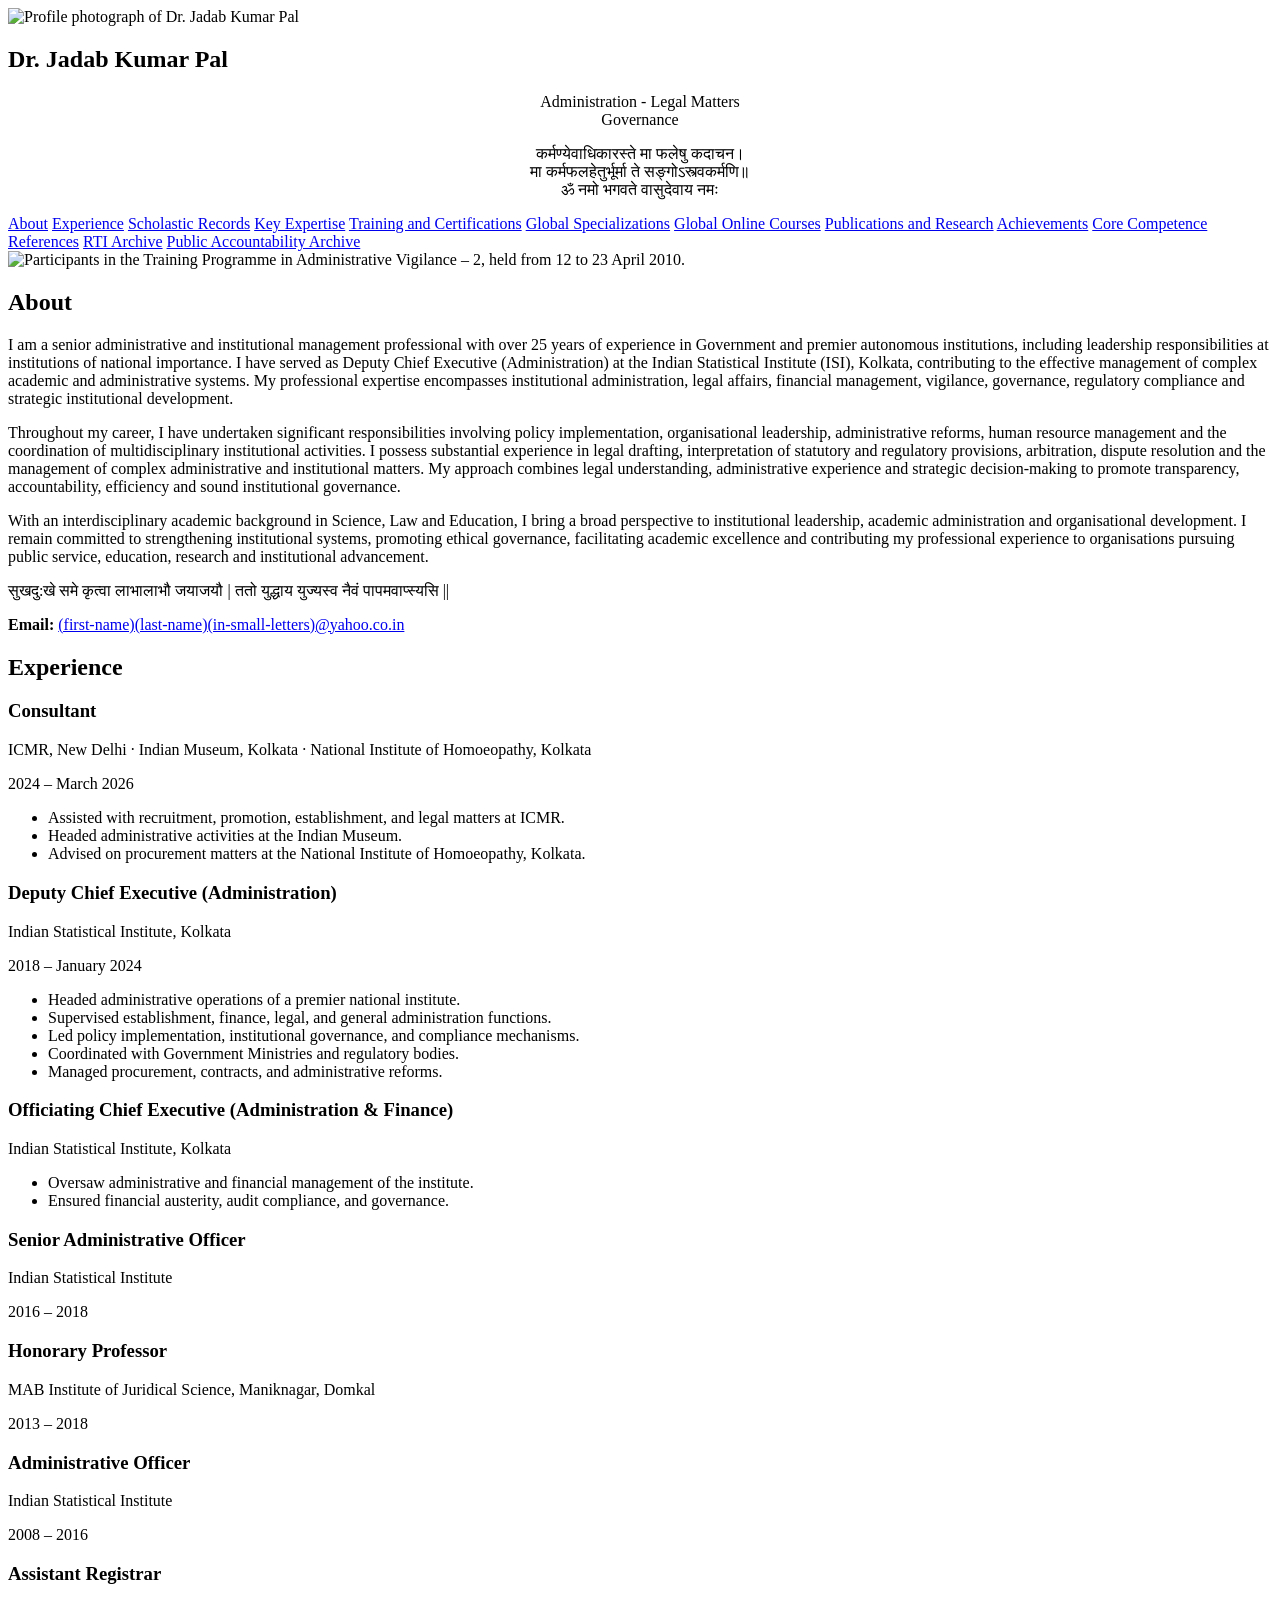
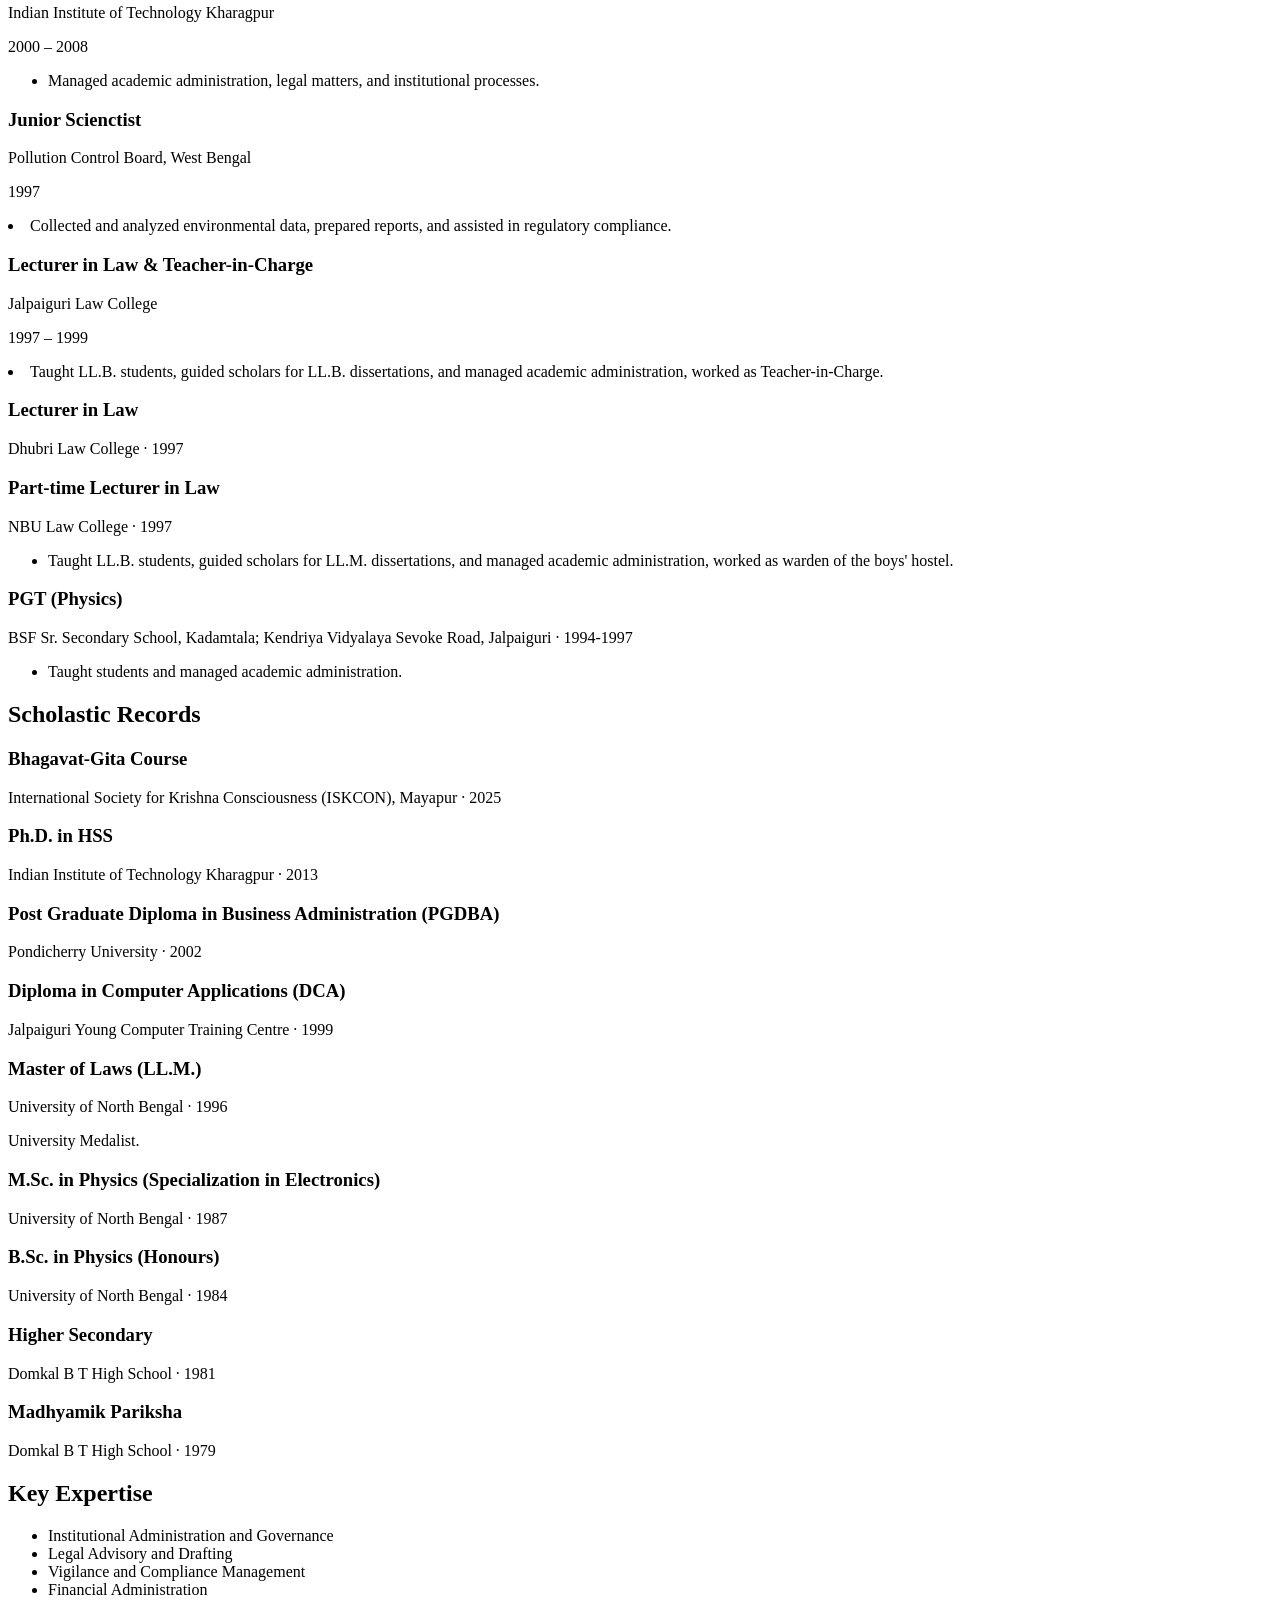
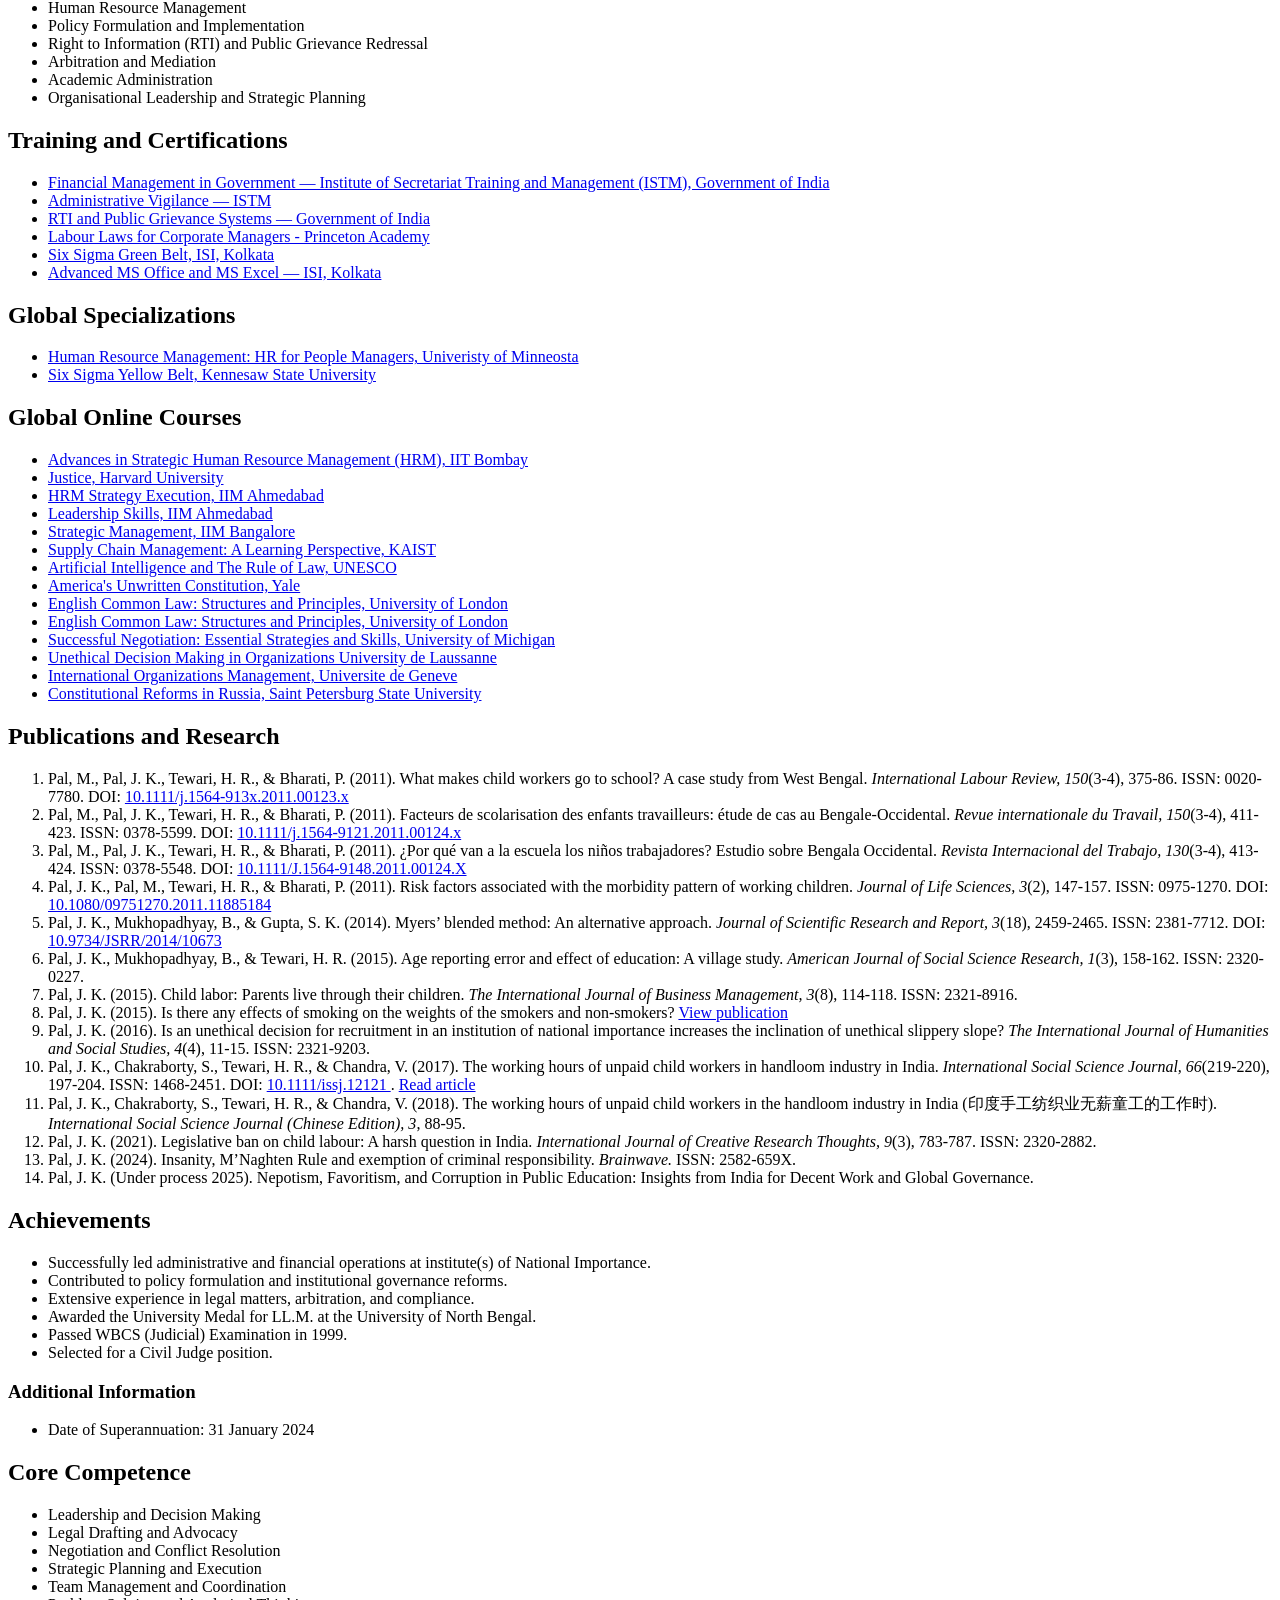
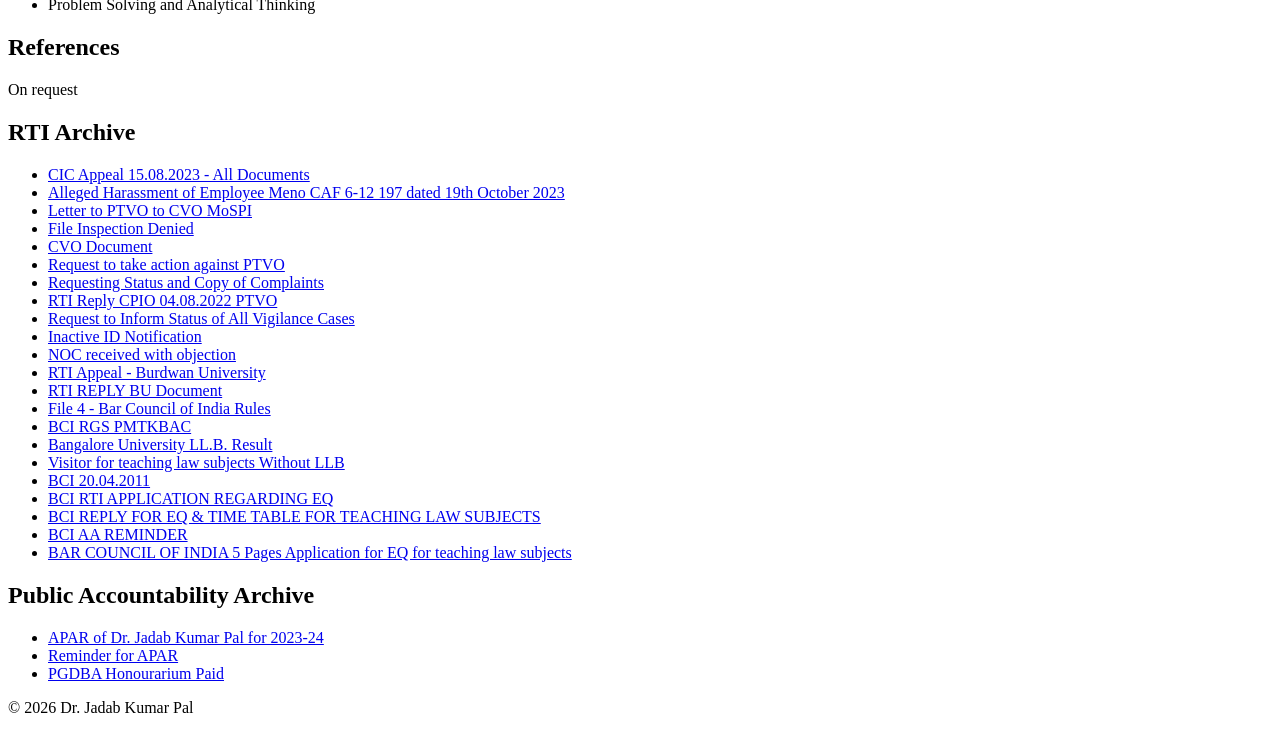
==== commit 2696456c: "Version 1" ====
--- a/index.html
+++ b/index.html
@@ -19,7 +19,8 @@
       <img src="images/jadab-profile-old.png" alt="Profile photograph of Dr. Jadab Kumar Pal" class="profile-picture">
       <h2>Dr. Jadab Kumar Pal</h2>
       <p style="text-align: center;">Administration - Legal Matters<br>Governance</p>
-      <p style="text-align: center;"> कर्मण्येवाधिकारस्ते मा फलेषु कदाचन। <br>मा कर्मफलहेतुर्भूर्मा ते सङ्गोऽस्त्वकर्मणि॥ <br>ॐ नमो भगवते वासुदेवाय नमः
+      <p style="text-align: center;"> कर्मण्येवाधिकारस्ते मा फलेषु कदाचन। <br>मा कर्मफलहेतुर्भूर्मा ते सङ्गोऽस्त्वकर्मणि॥ <br>ॐ नमो भगवते वासुदेवाय नमः </p>
+
     </div>
 
     <nav class="navigation" aria-label="Main navigation">
@@ -62,6 +63,9 @@
       <p>
         With an interdisciplinary academic background in Science, Law and Education, I bring a broad perspective to institutional leadership, academic administration and organisational development. I remain committed to strengthening institutional systems, promoting ethical governance, facilitating academic excellence and contributing my professional experience to organisations pursuing public service, education, research and institutional advancement.
       </p>  
+      <p>सुखदु:खे समे कृत्वा लाभालाभौ जयाजयौ |
+            ततो युद्धाय युज्यस्व नैवं पापमवाप्स्यसि || </p>
+
       <div class="contact-details">
         </p>
         <p>
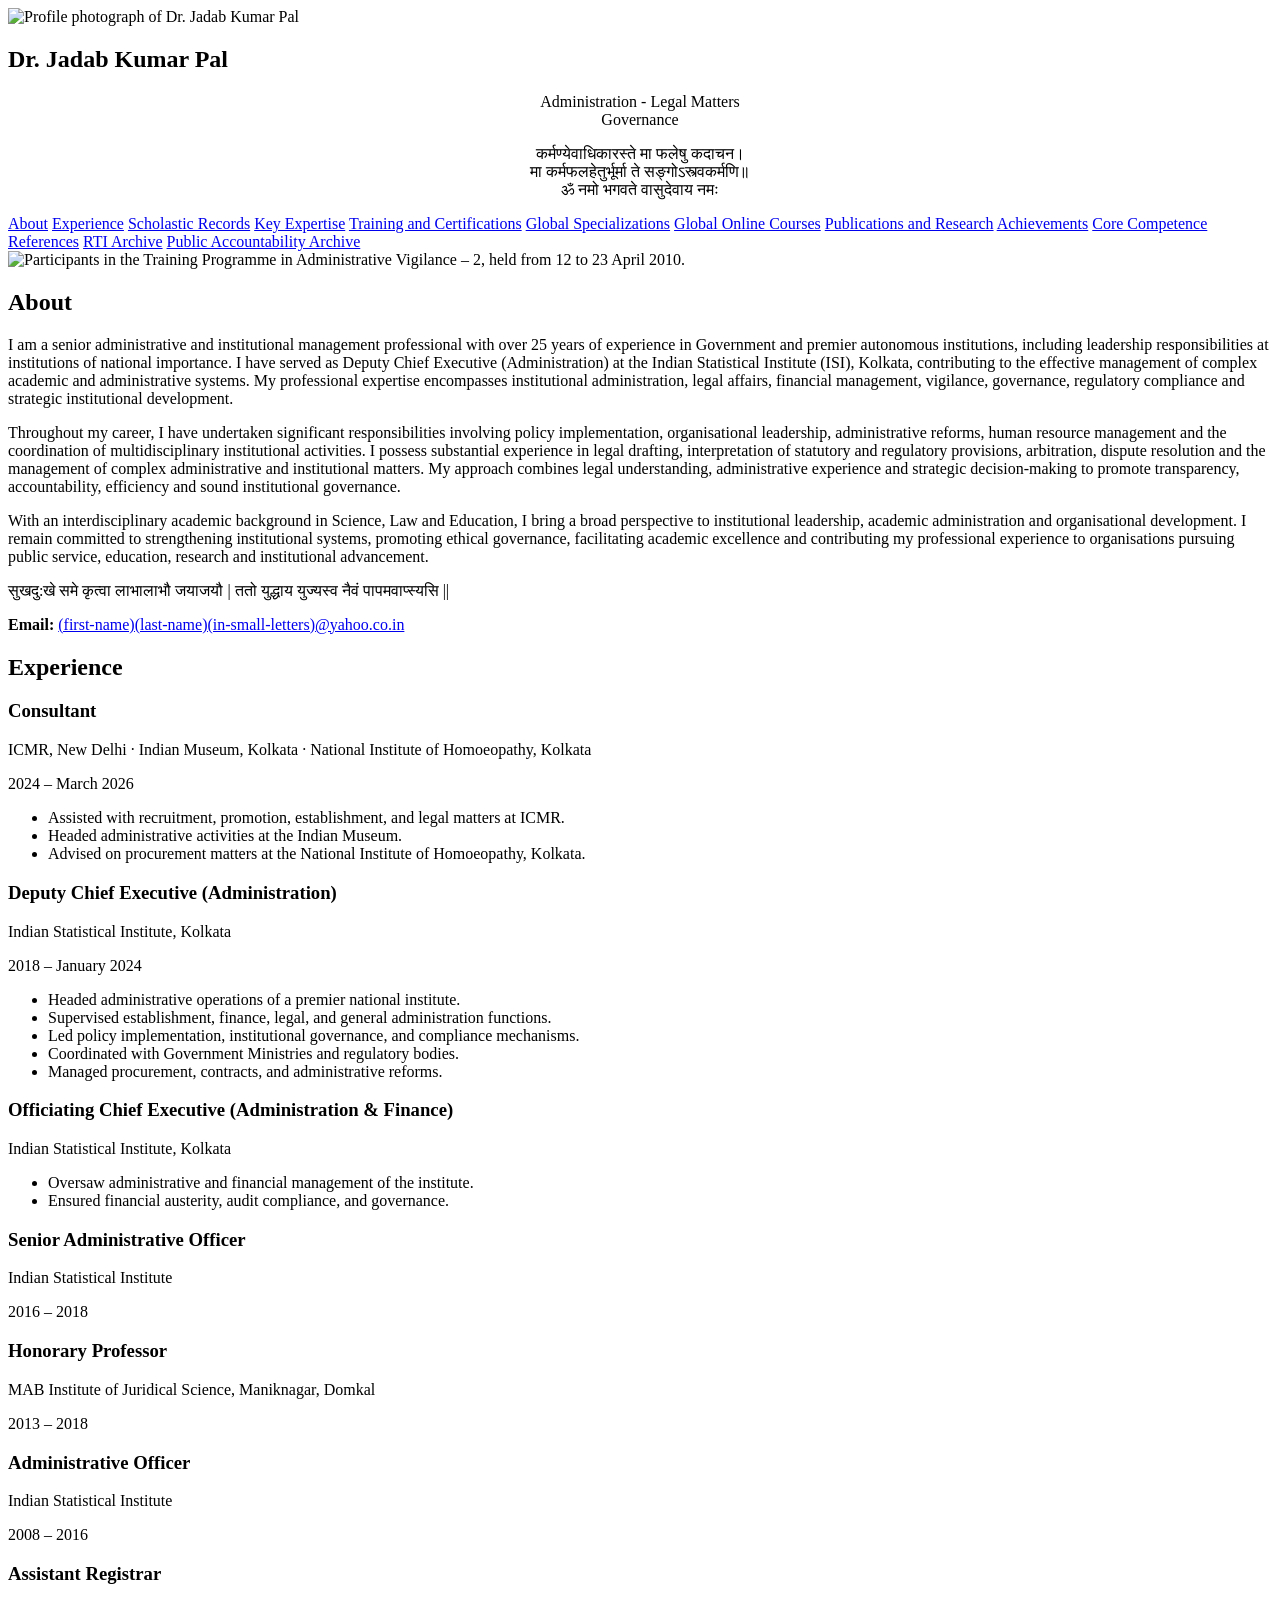
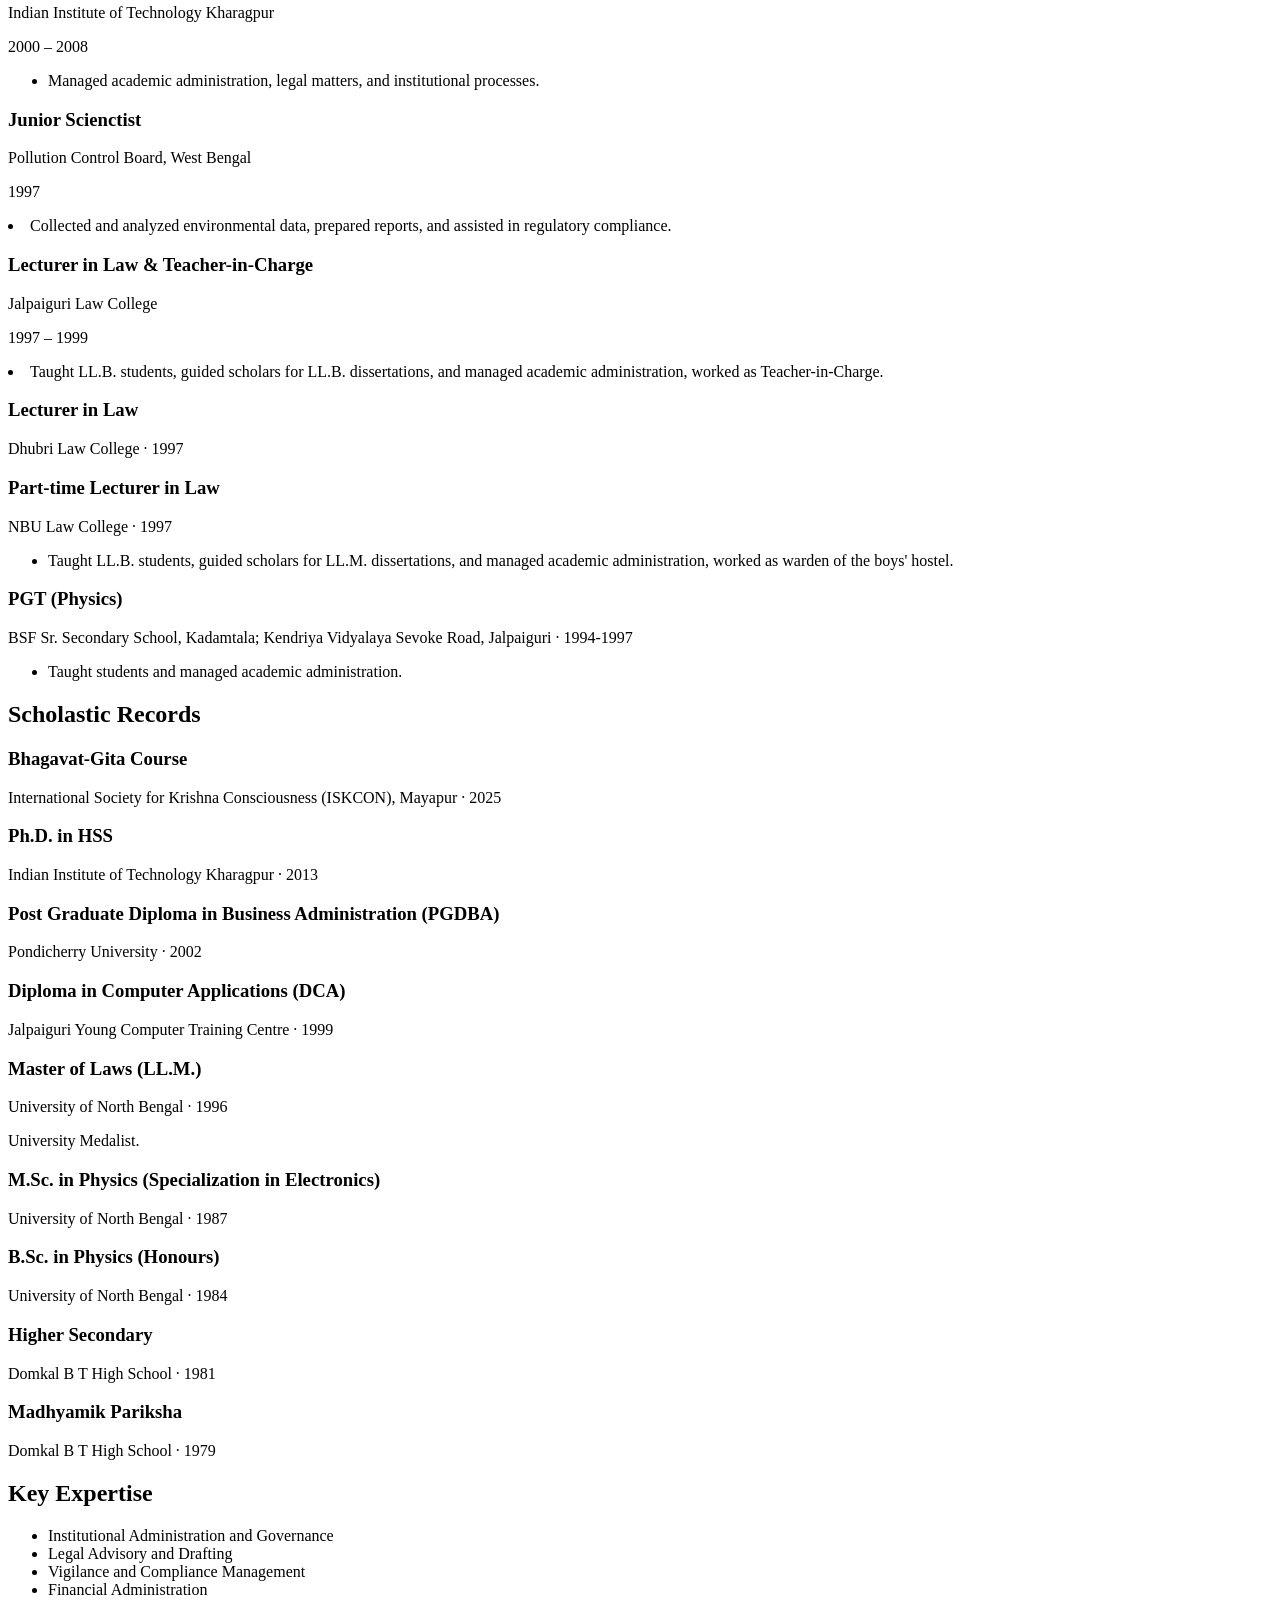
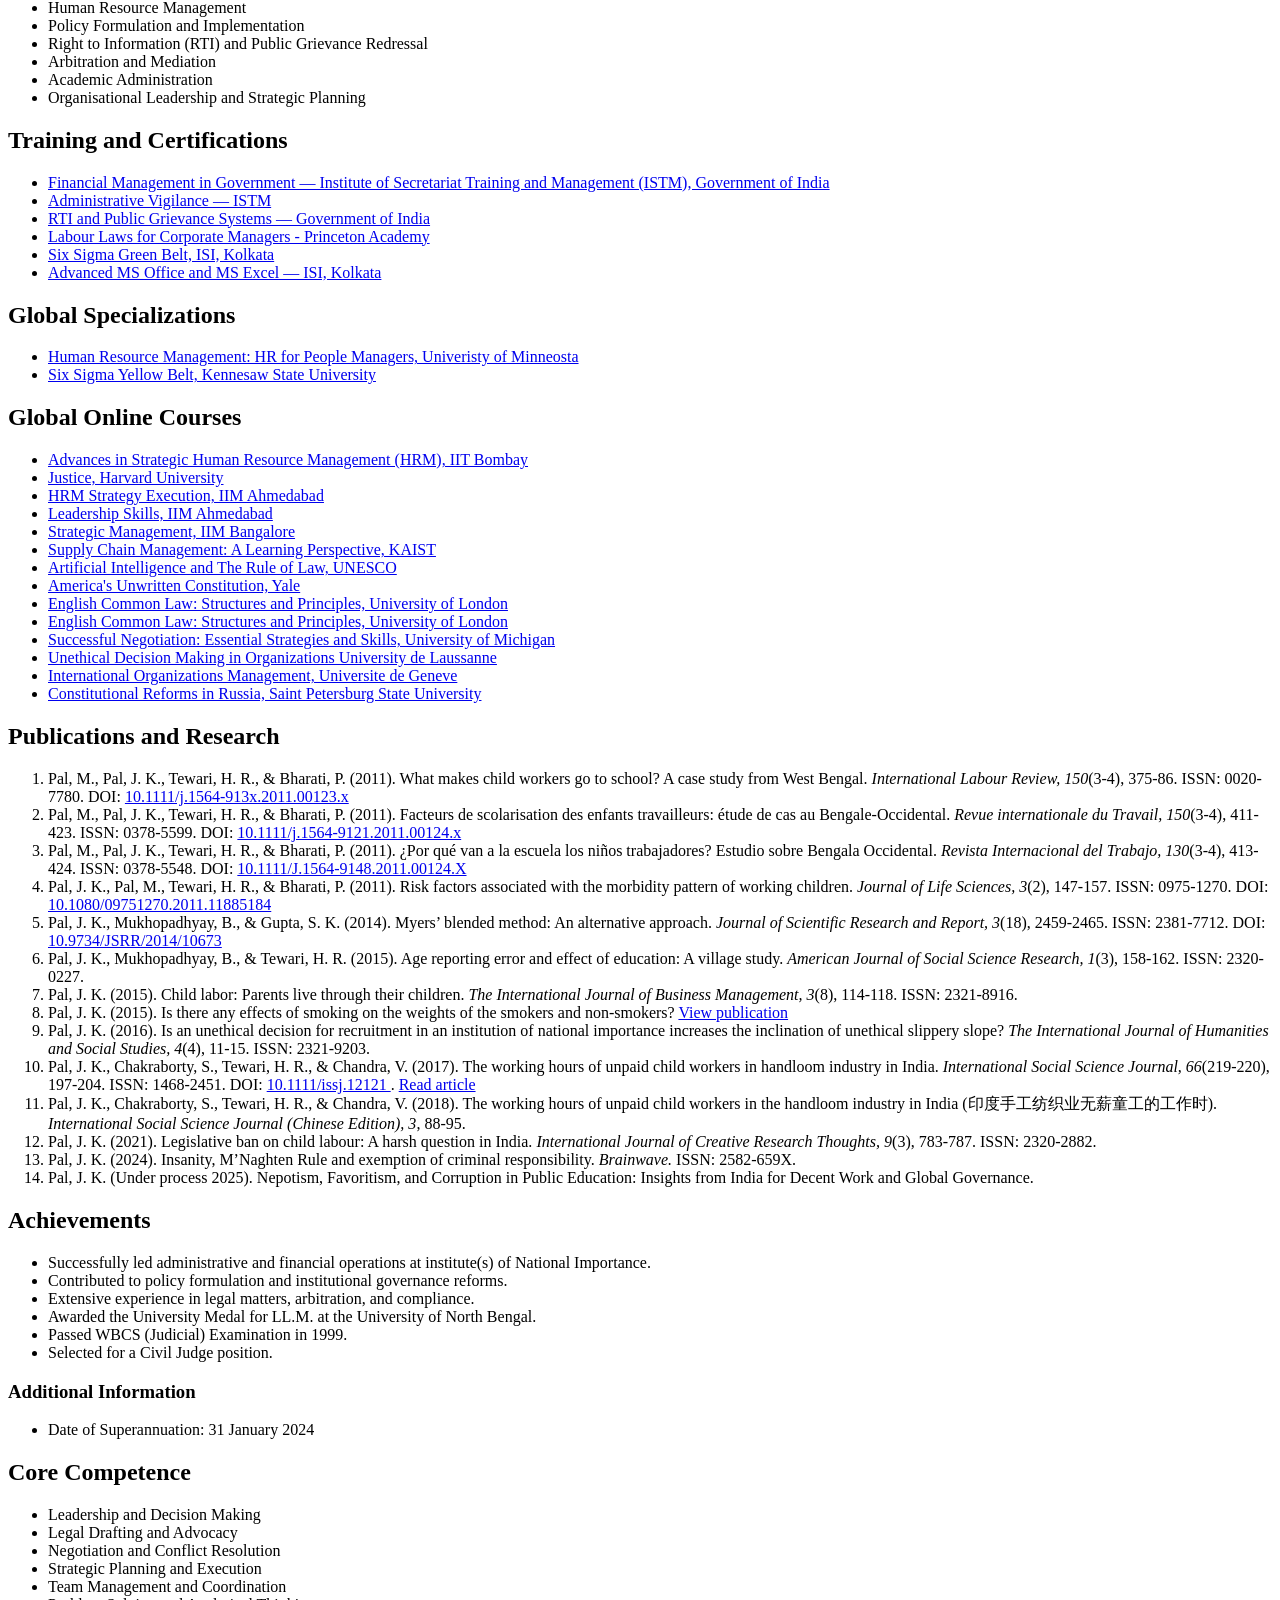
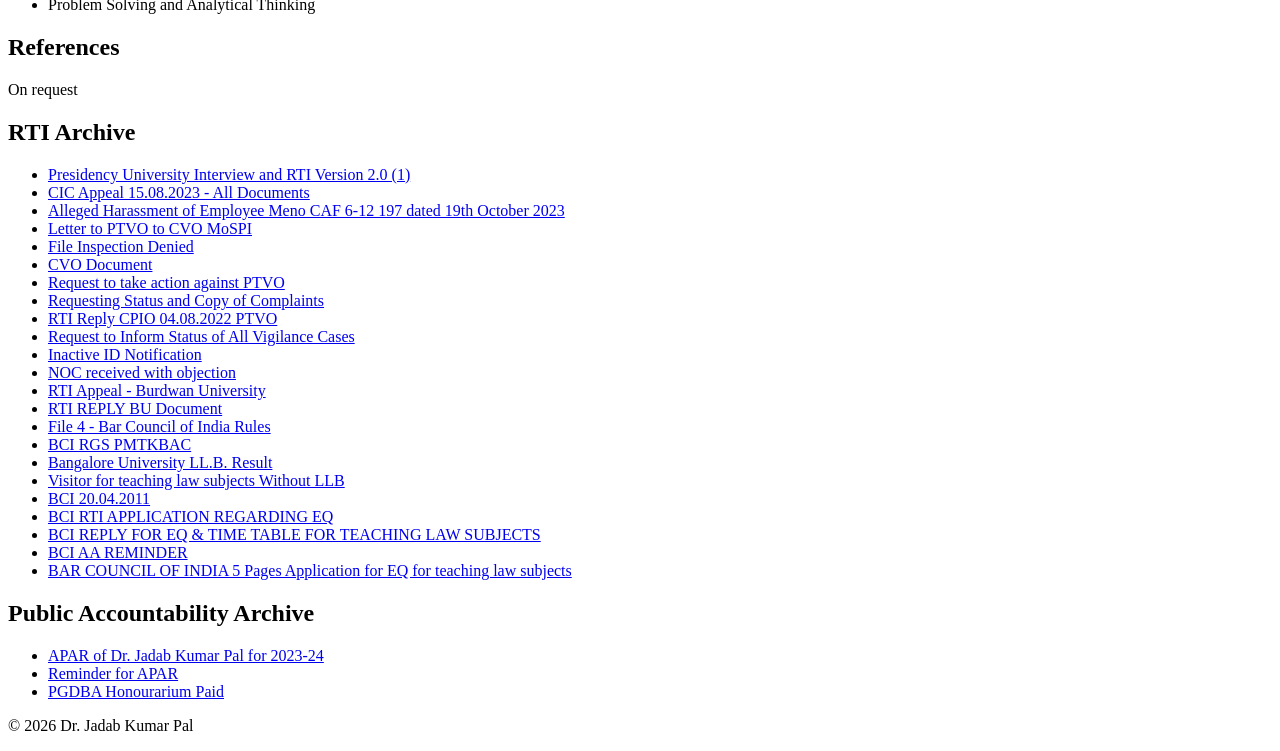
==== commit db4aa835: "Version 1" ====
--- a/index.html
+++ b/index.html
@@ -654,6 +654,14 @@
         <h2>RTI Archive</h2>
 
         <ul>
+
+            <li> <a href="RTI Archive/Presidency University Interview and RTI Version 2.0 (1).pdf" target="_blank">
+              Presidency University Interview and RTI Version 2.0 (1)
+                </a> 
+            </li>
+           
+        </li ></a> 
+        </li>
             <li>
                 <a href="RTI Archive/CIC APPEAL 15.08.2023 ALL DOCUMENTS.pdf" target="_blank">
                     CIC Appeal 15.08.2023 - All Documents
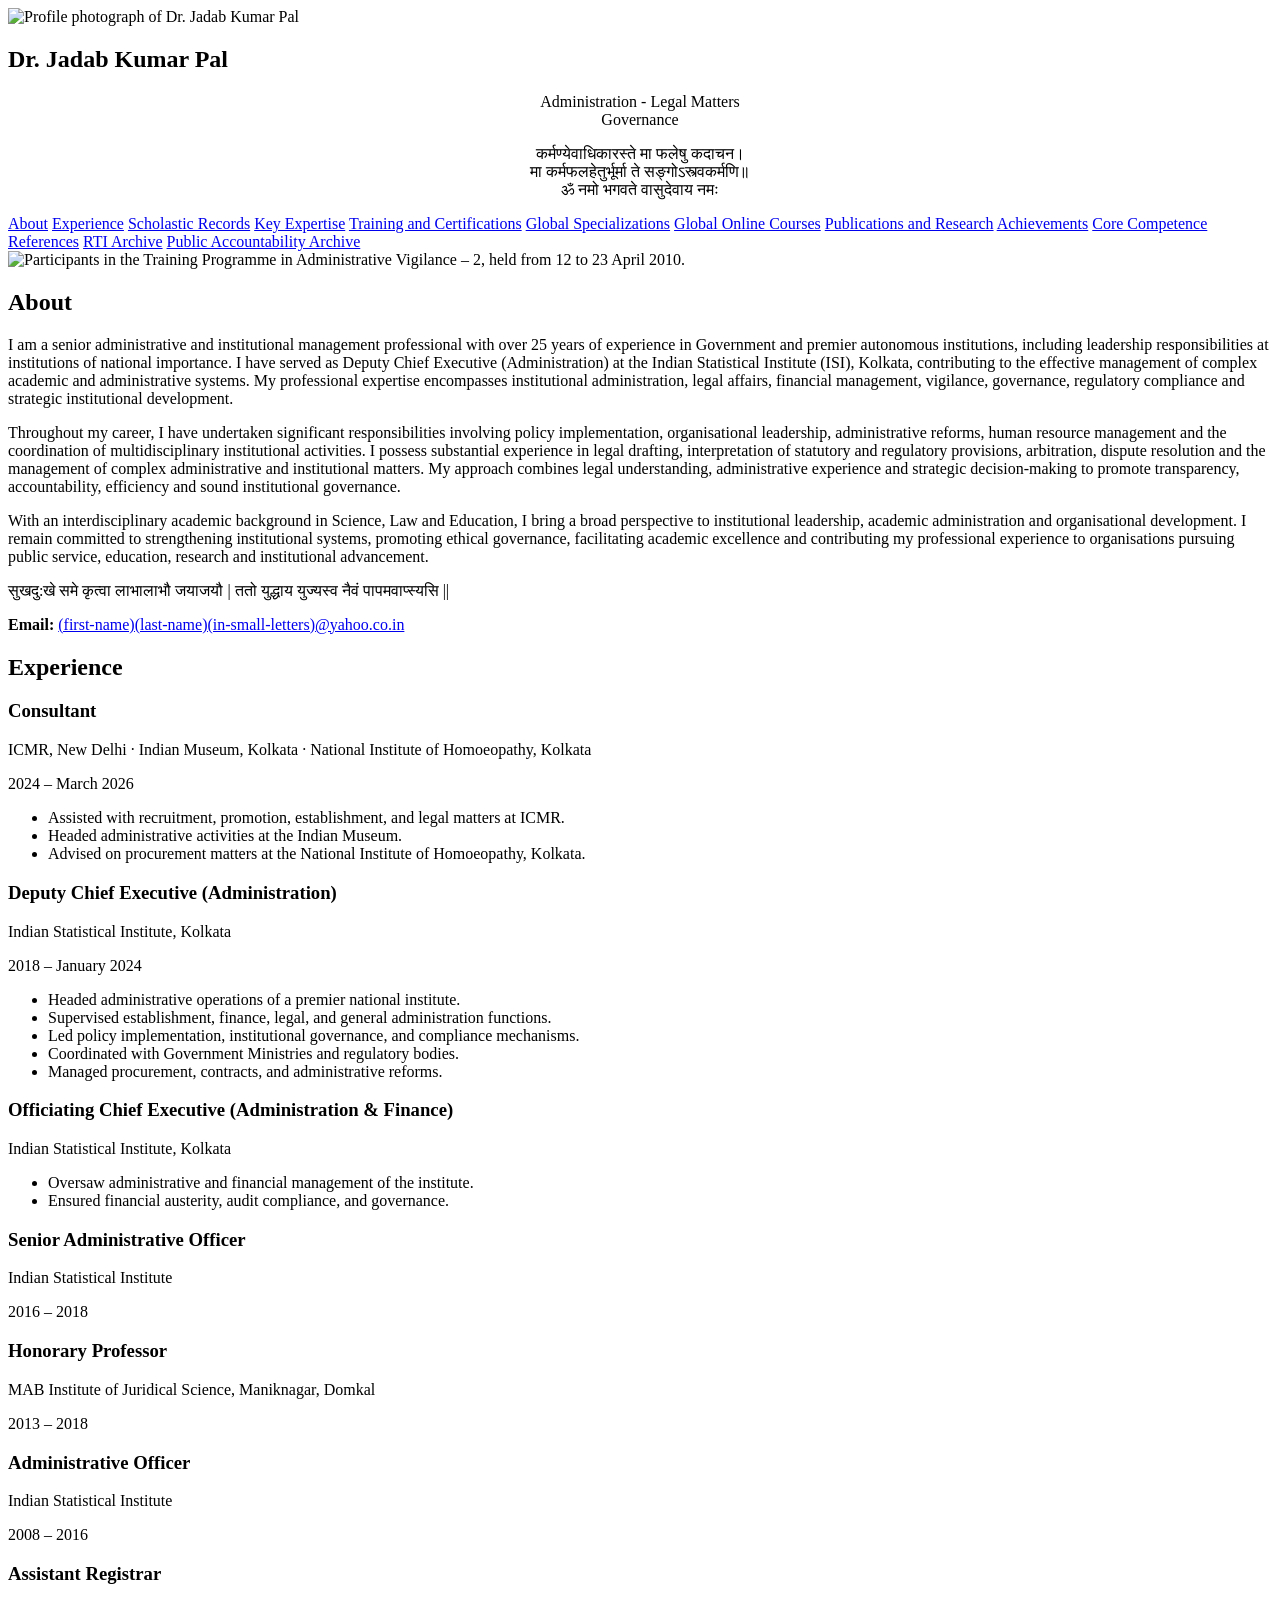
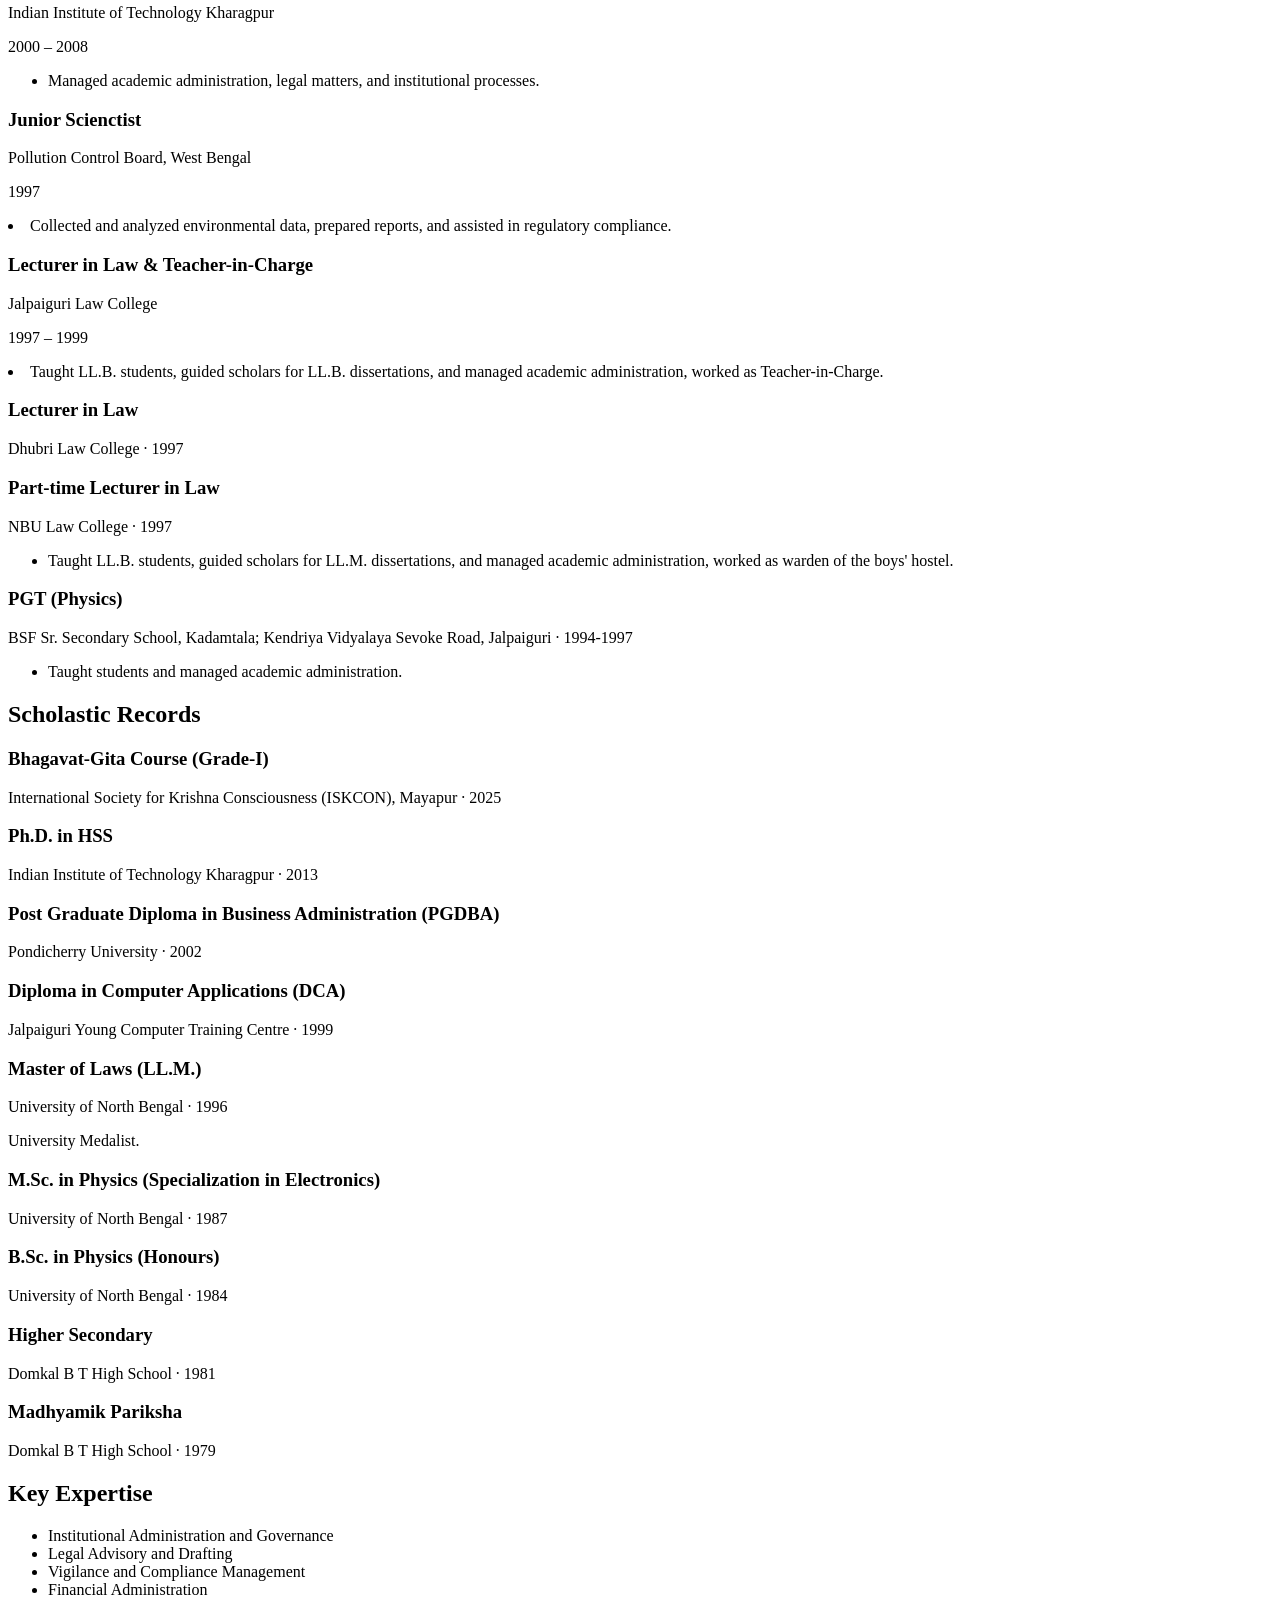
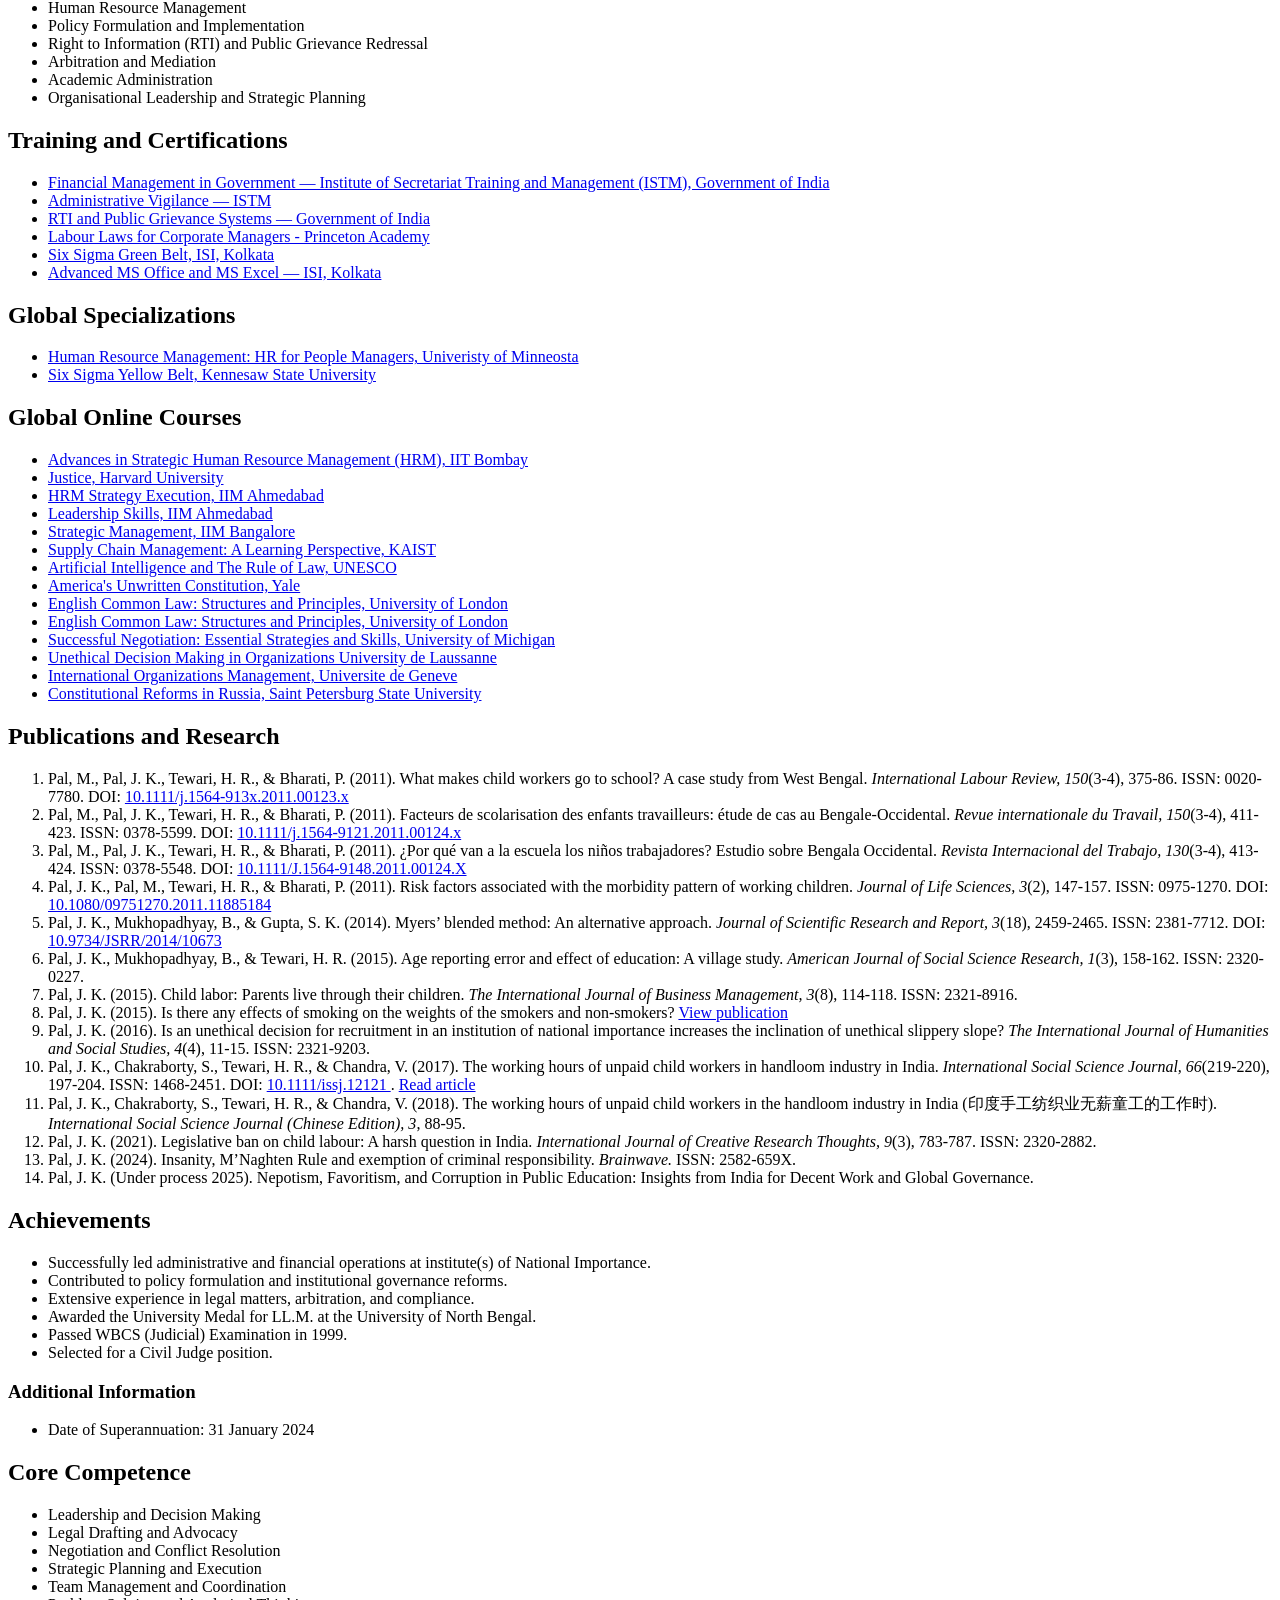
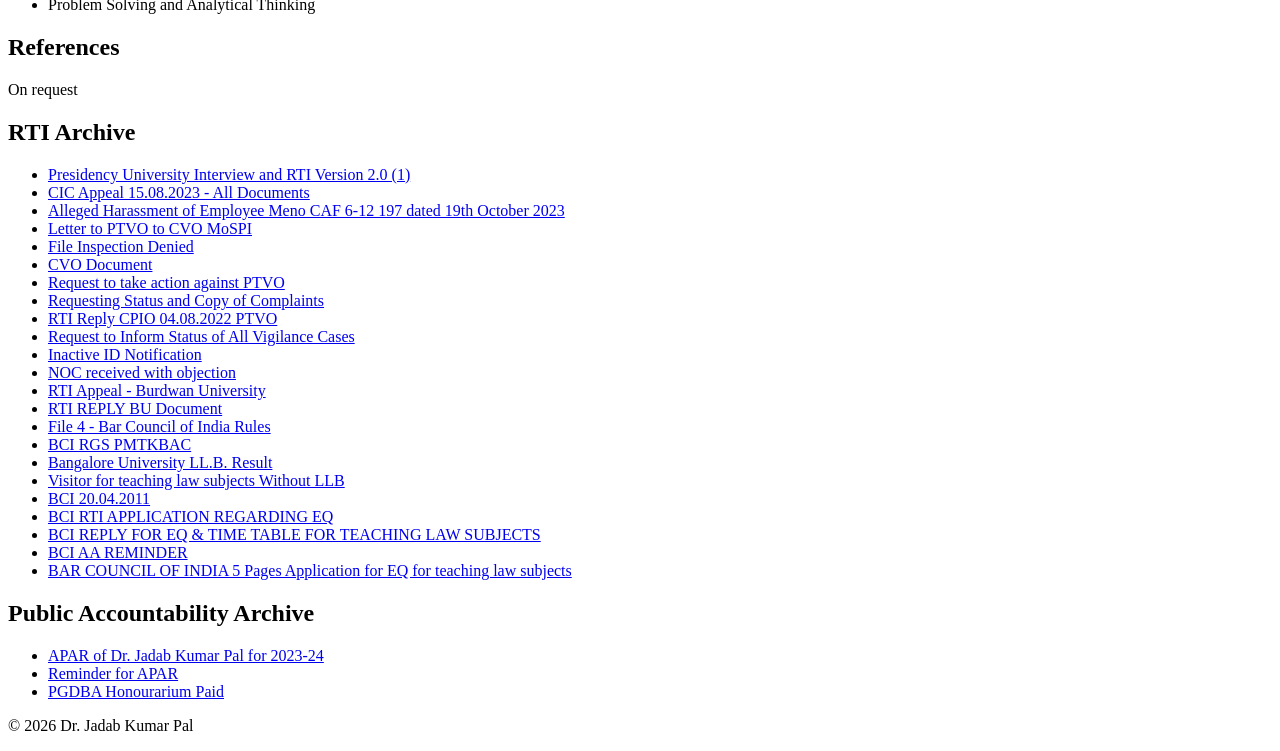
==== commit 8b620463: "Version 1" ====
--- a/index.html
+++ b/index.html
@@ -219,7 +219,7 @@
       <h2>Scholastic Records</h2>
 
       <article>
-        <h3>Bhagavat-Gita Course</h3>
+        <h3>Bhagavat-Gita Course (Grade-I)</h3>
         <p class="meta">International Society for Krishna Consciousness (ISKCON), Mayapur · 2025</p>
       </article>
 
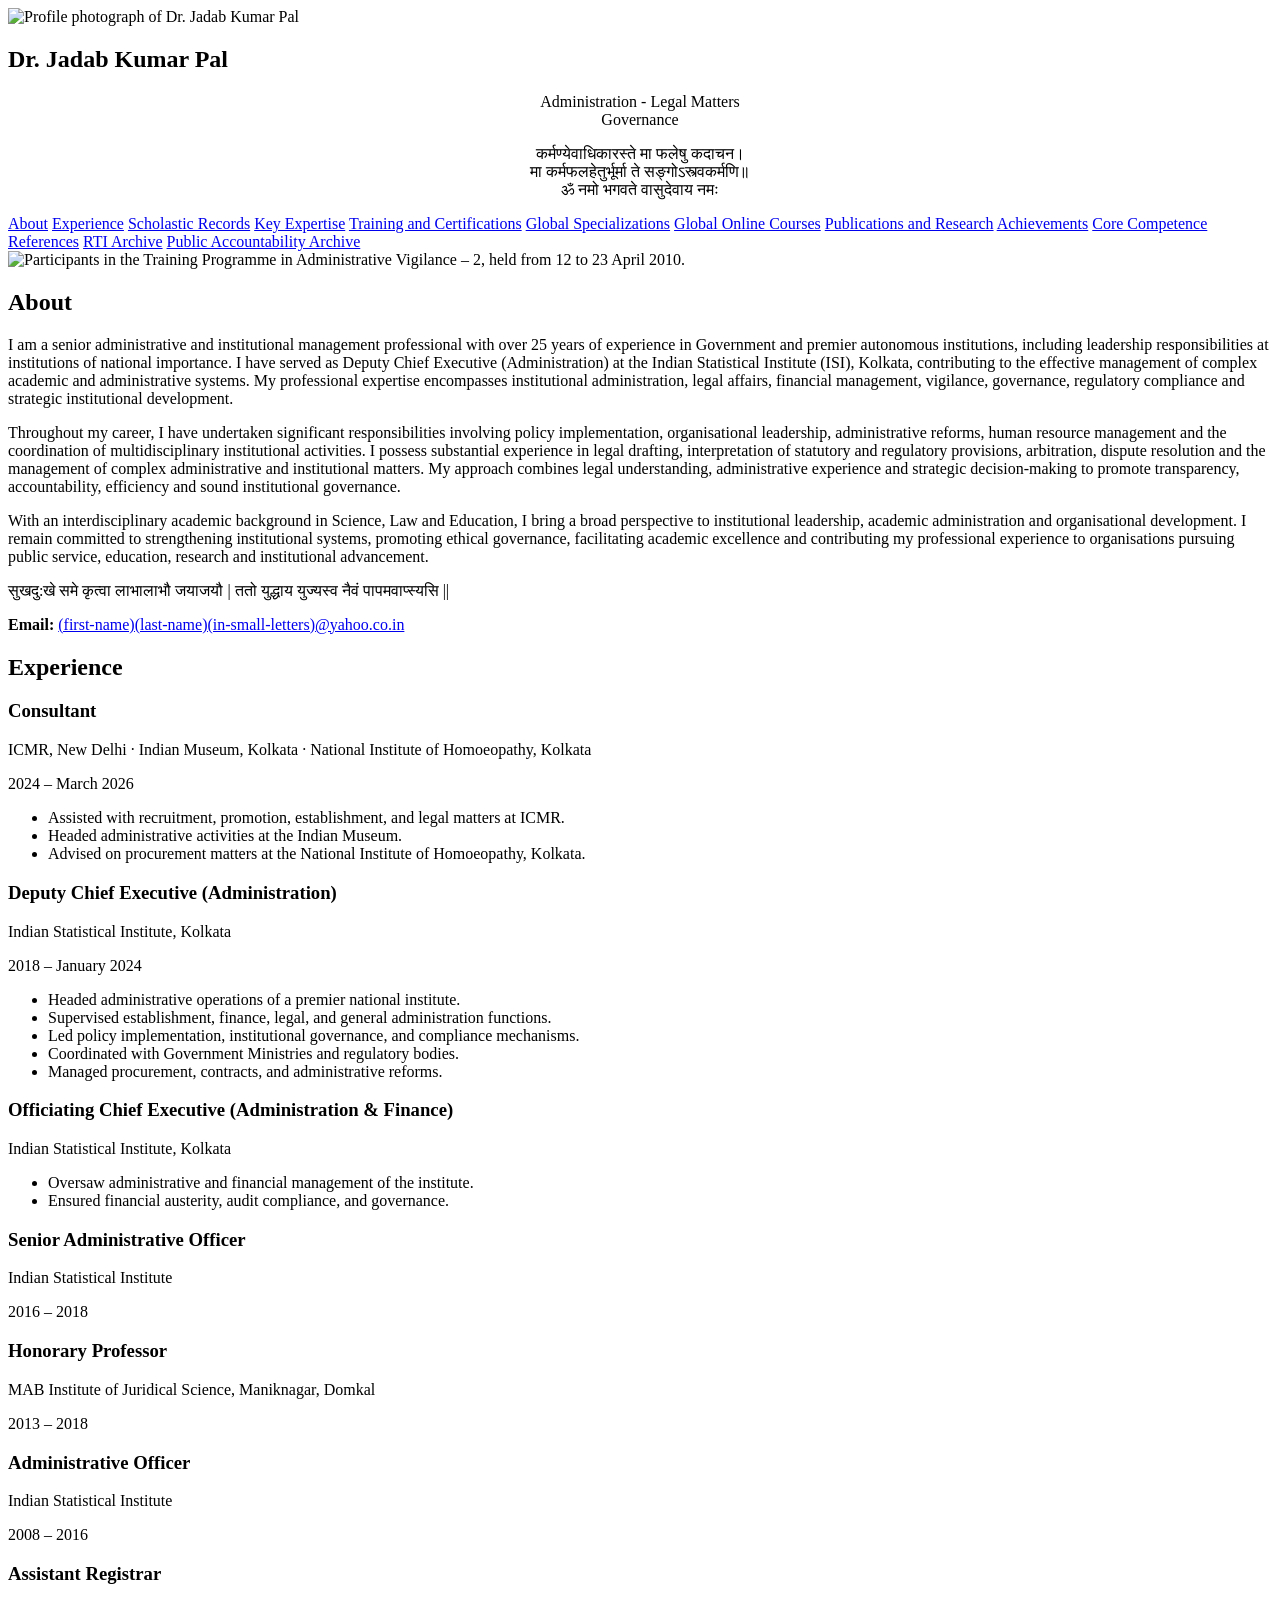
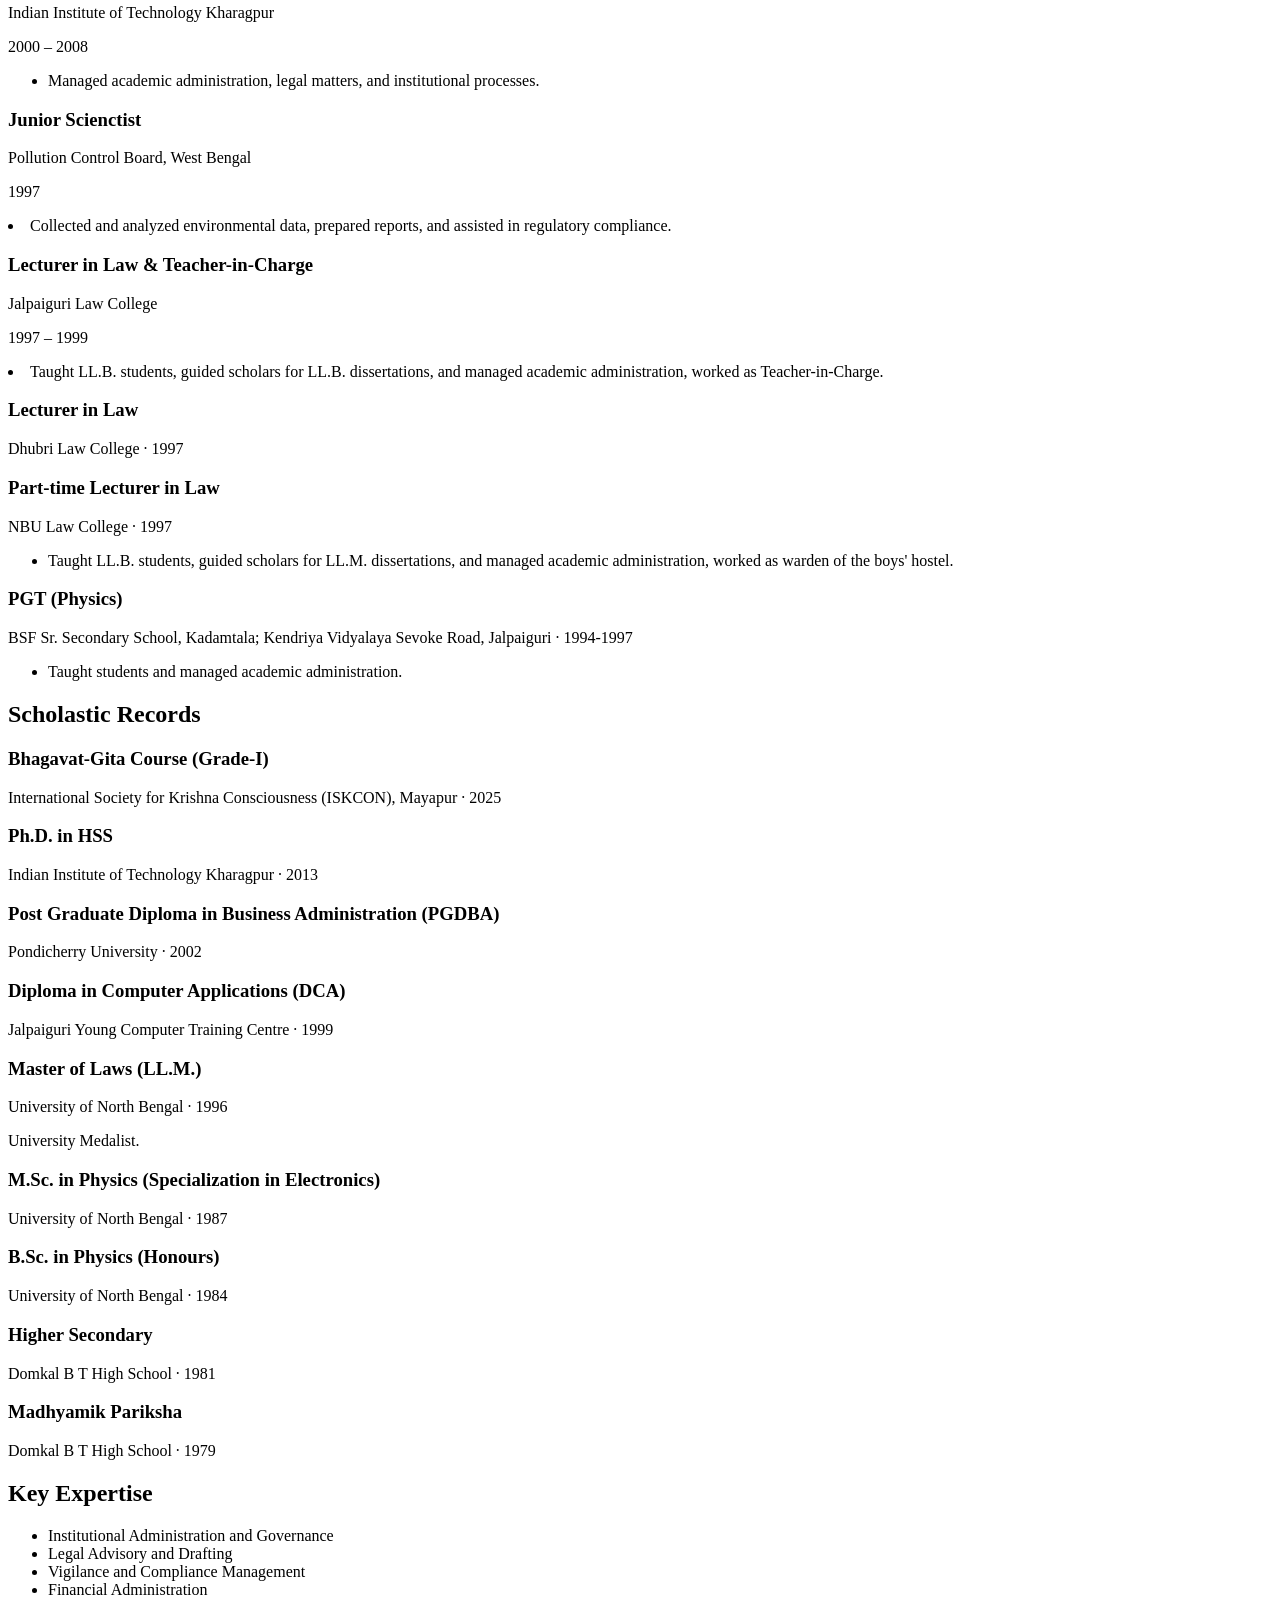
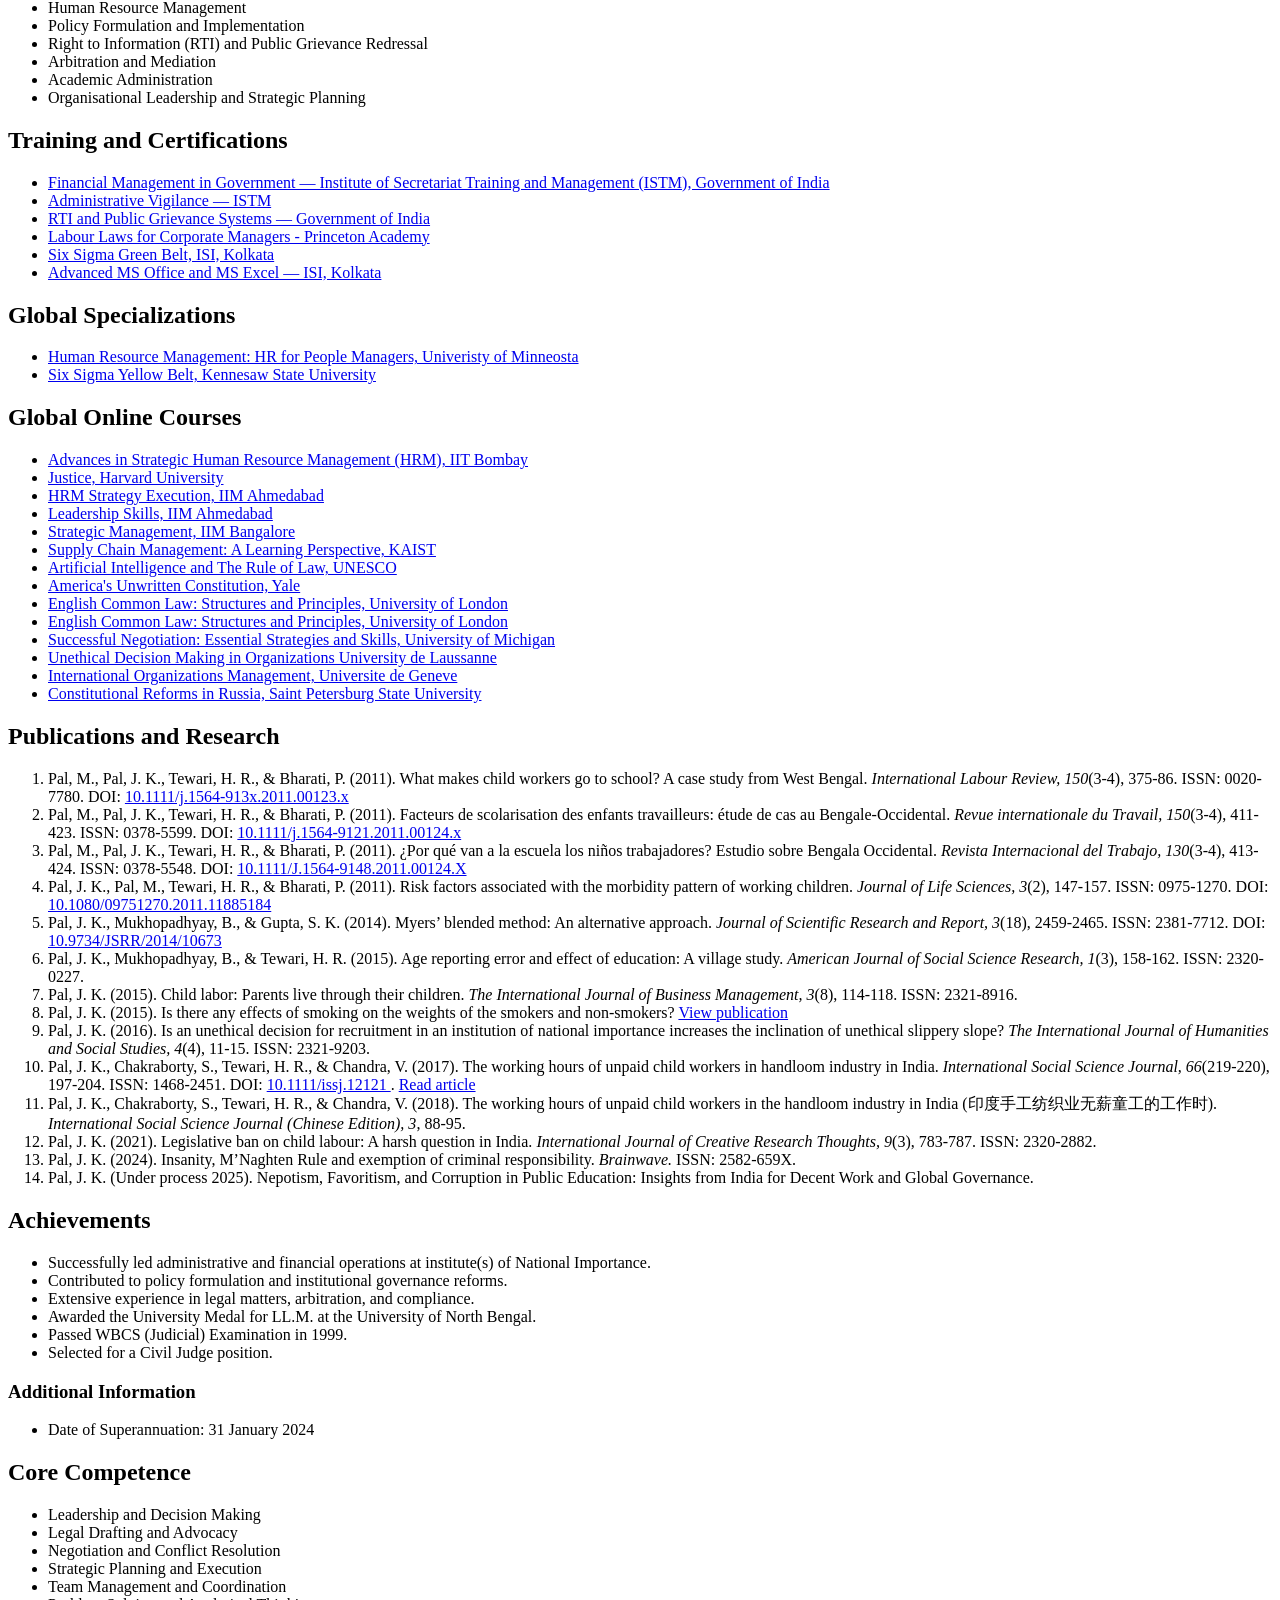
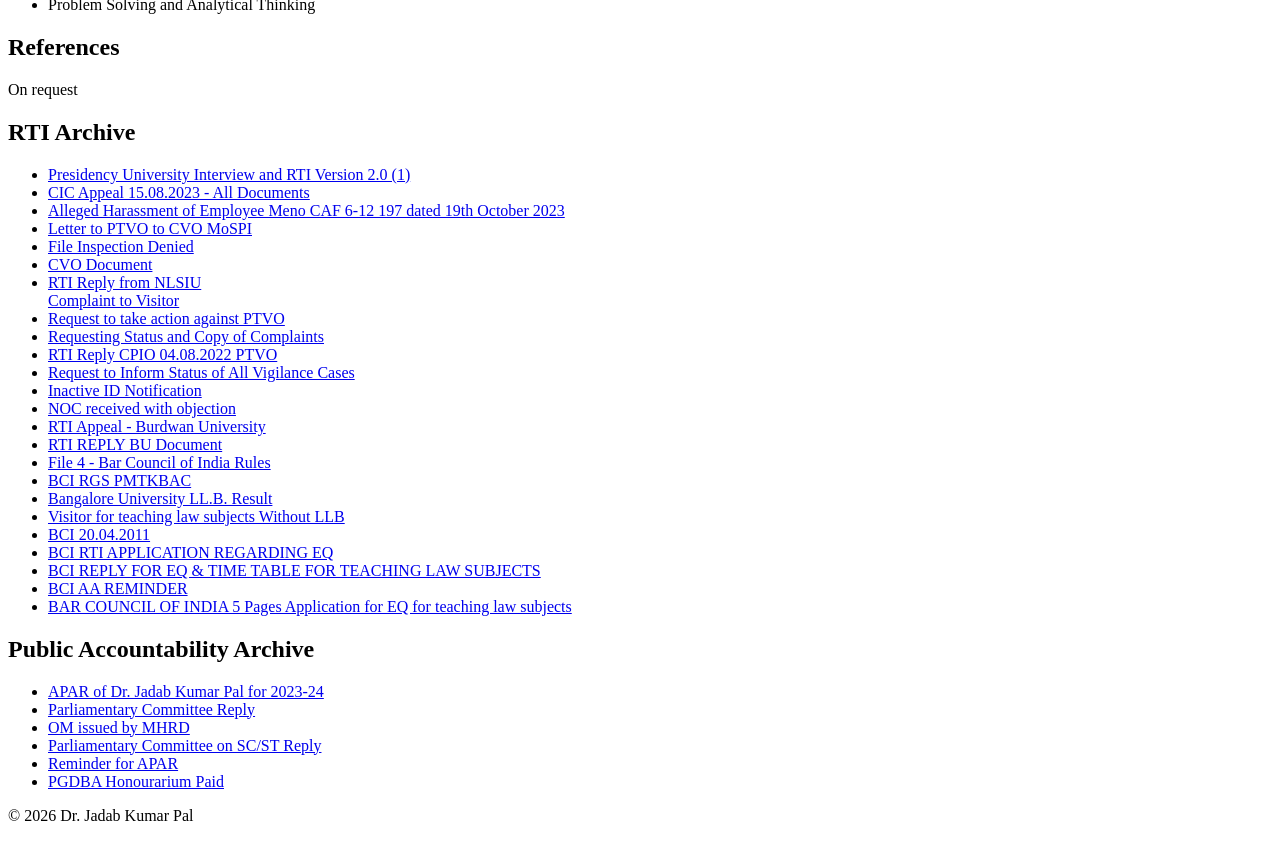
==== commit cf69aab2: "Version 1" ====
--- a/index.html
+++ b/index.html
@@ -692,6 +692,15 @@
                 </a>
             </li>
 
+            <li> 
+                <a href="RTI Archive/NLSIU Bangalore RTI_0001.pdf" target="_blank">
+                    RTI Reply from NLSIU
+                </a>
+            </li>
+
+                <a href="RTI Archive/Smt. Prativa Patil_0001.pdf" target="_blank">
+                    Complaint to Visitor
+                </a>
             <li>
                 <a href="RTI Archive/Request to take  action against PTVO.pdf" target="_blank">
                     Request to take action against PTVO
@@ -805,6 +814,25 @@
             APAR of Dr. Jadab Kumar Pal for 2023-24
           </a>
         </li>
+        <li>
+          <a href="Public Accountability Archive/Lok sabha Parliamentary Committee Reply_0001.pdf" target="_blank">
+                    Parliamentary Committee Reply
+                </a>
+        </li>
+
+        <li>
+          <a href="Public Accountability Archive/MHRD RTI 1.pdf" target="_blank">
+                    OM issued by MHRD
+                </a>
+        </li>
+
+        <li>
+          <a href="Public Accountability Archive/Parliamentary Committee on SC ST and Mr. Naskar Reply_0001.pdf" target="_blank">
+                    Parliamentary Committee on SC/ST Reply
+                </a>
+        </li>
+
+        
 
         <li>
           <a href="Public Accountability Archive/Reminder for APAR.pdf" target="_blank">
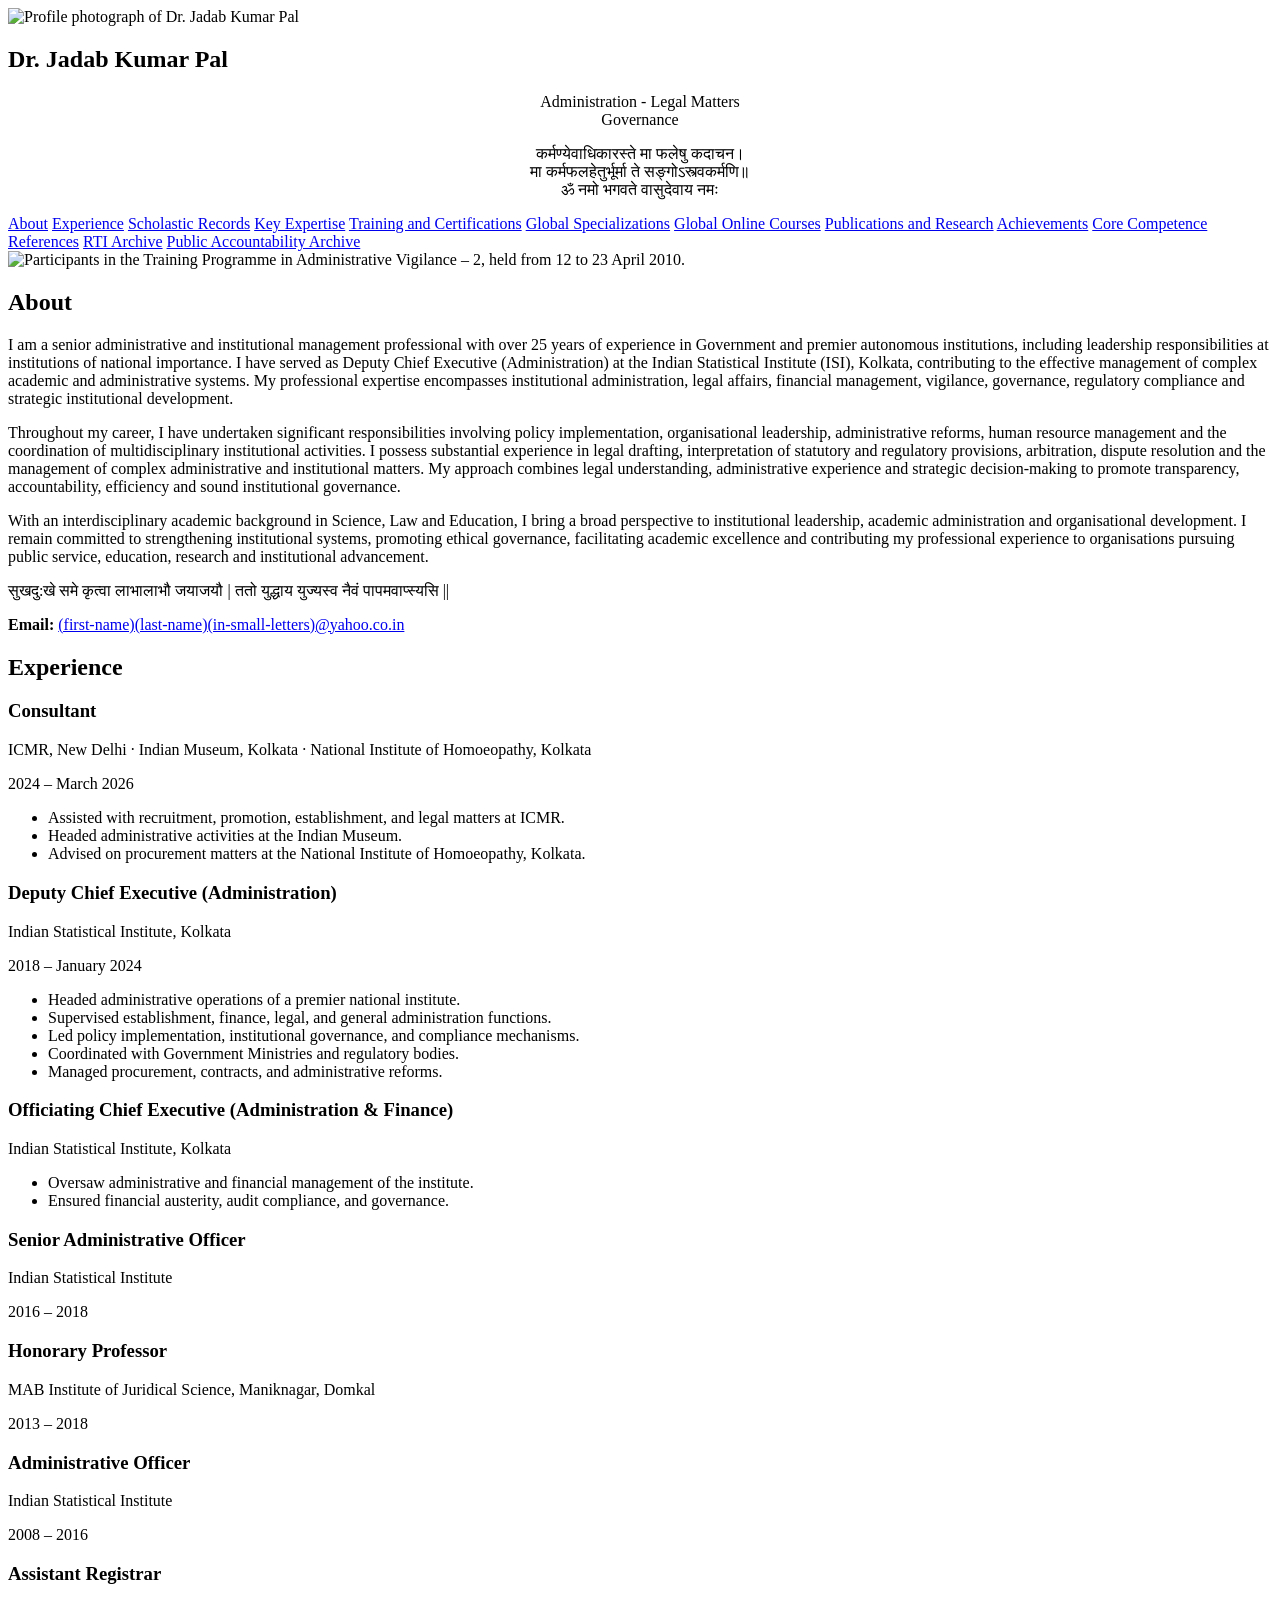
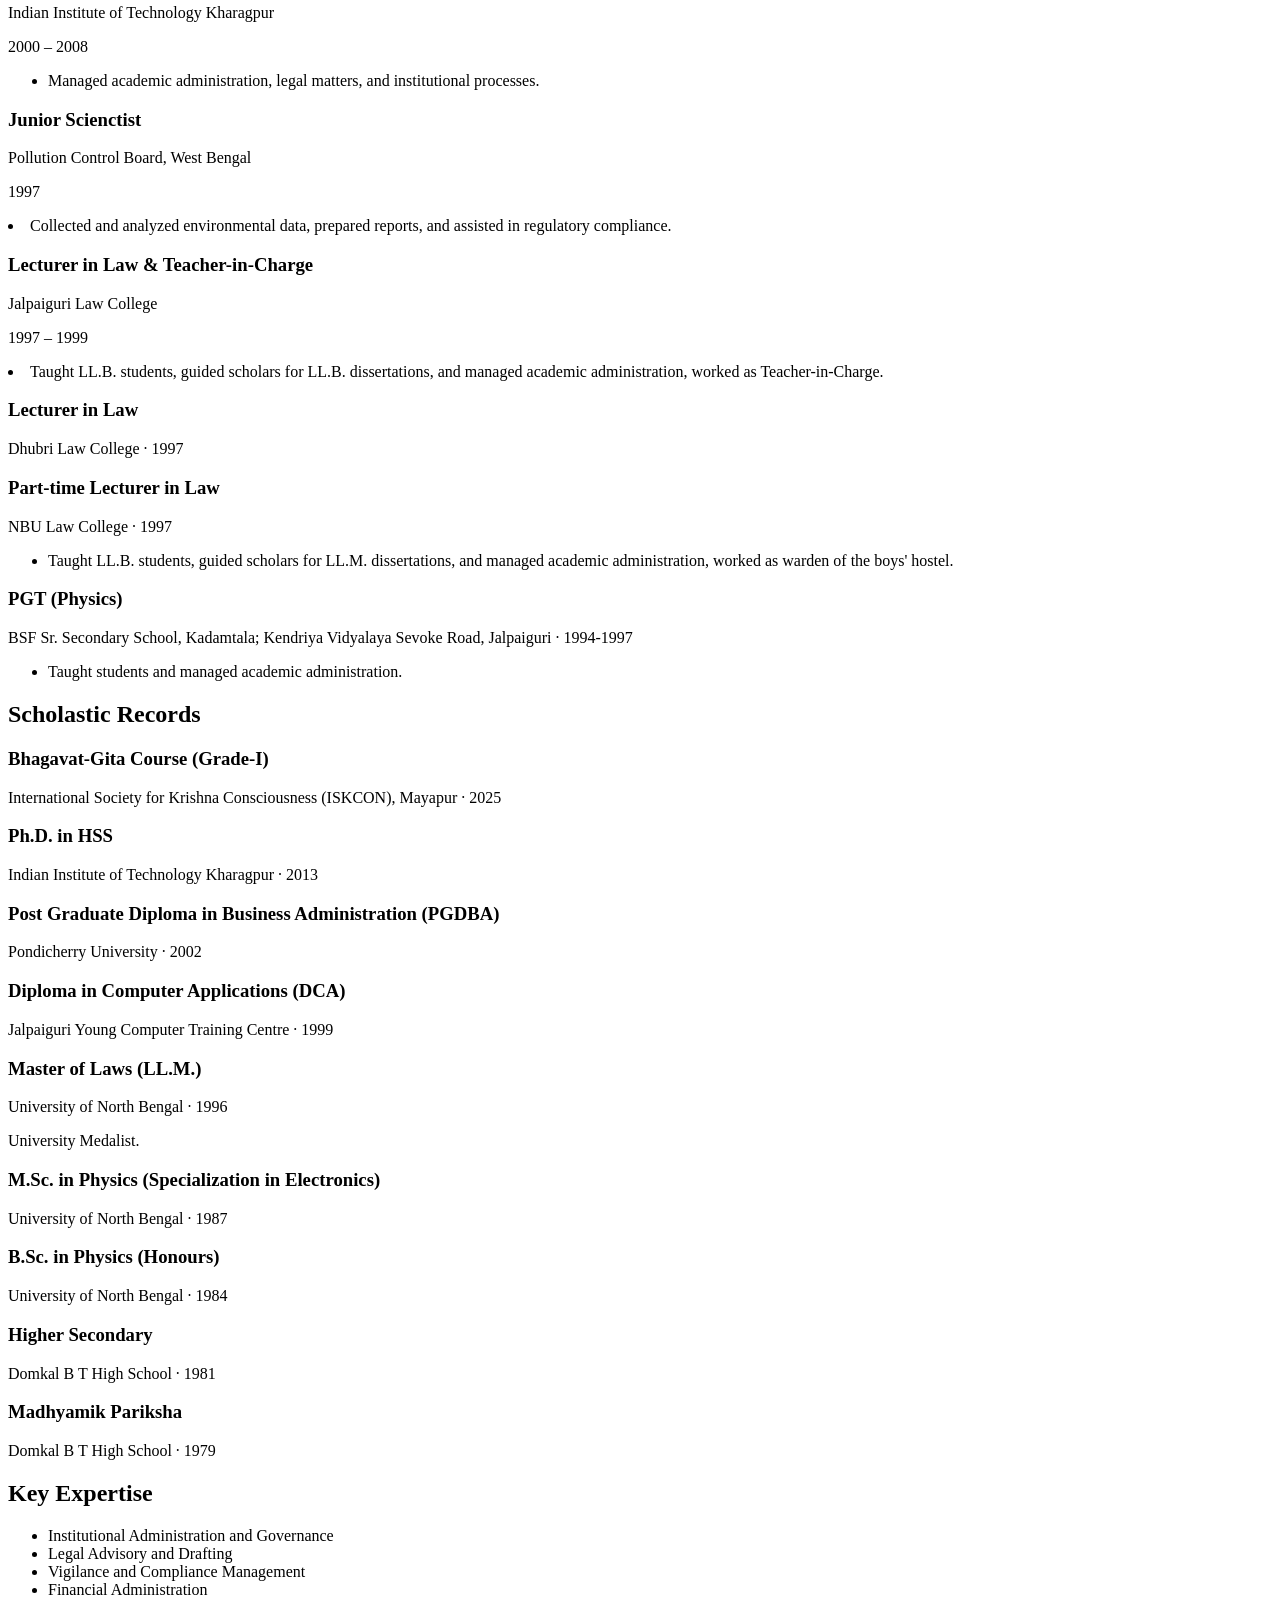
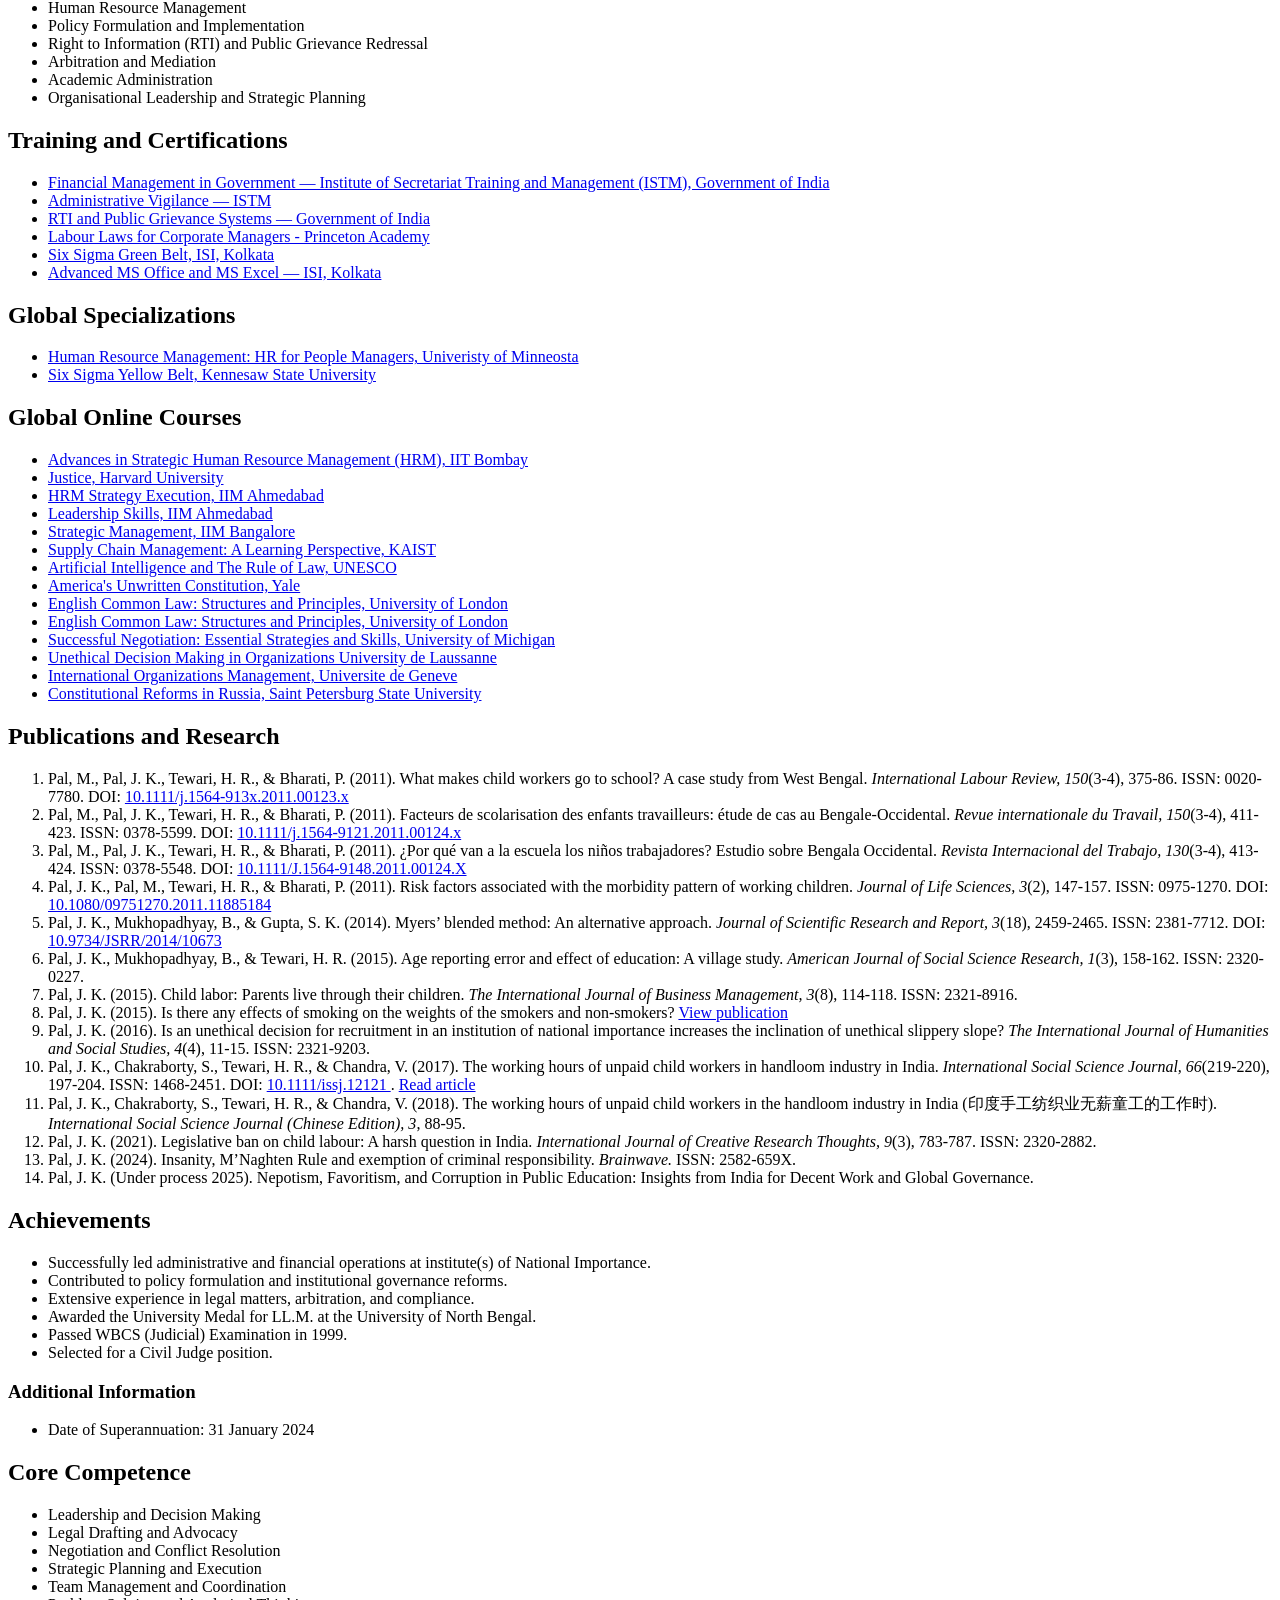
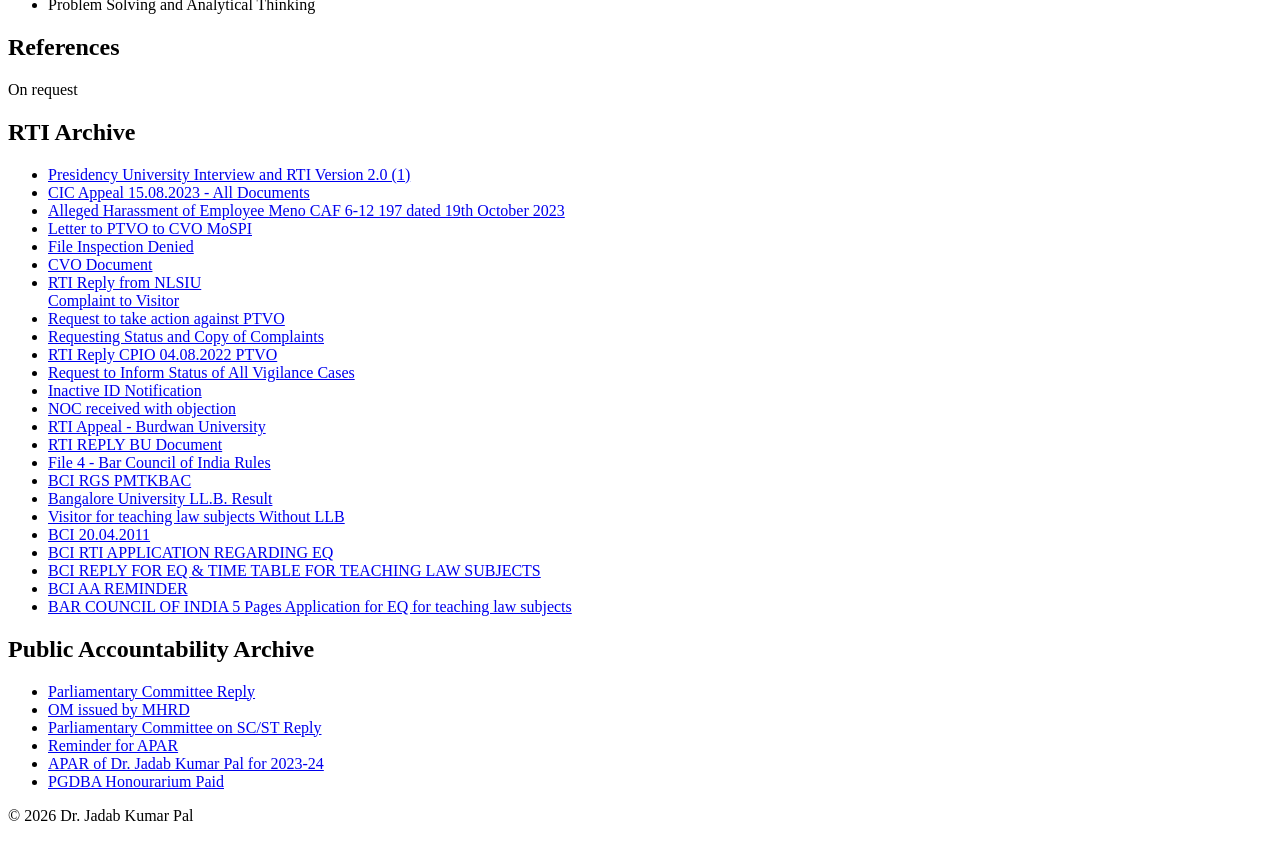
==== commit 19476a68: "Version 1" ====
--- a/index.html
+++ b/index.html
@@ -809,37 +809,36 @@
 
       <ul>
 
+        
+        <li>
+          <a href="Public Accountability Archive/Lok sabha Parliamentary Committee Reply_0001.pdf" target="_blank">
+                    Parliamentary Committee Reply
+                </a>
+        </li>
+
+        <li>
+          <a href="Public Accountability Archive/MHRD RTI 1.pdf" target="_blank">
+                    OM issued by MHRD
+                </a>
+        </li>
+
+        <li>
+          <a href="Public Accountability Archive/Parliamentary Committee on SC ST and Mr. Naskar Reply_0001.pdf" target="_blank">
+                    Parliamentary Committee on SC/ST Reply
+                </a>
+        </li>
+
+
+
+        <li>
+          <a href="Public Accountability Archive/Reminder for APAR.pdf" target="_blank">
+            Reminder for APAR
+          </a>
+        </li>
         <li>
           <a href="Public Accountability Archive/APAR_DR. JADAB KR. PAL 2023-24.pdf" target="_blank">
             APAR of Dr. Jadab Kumar Pal for 2023-24
           </a>
-        </li>
-        <li>
-          <a href="Public Accountability Archive/Lok sabha Parliamentary Committee Reply_0001.pdf" target="_blank">
-                    Parliamentary Committee Reply
-                </a>
-        </li>
-
-        <li>
-          <a href="Public Accountability Archive/MHRD RTI 1.pdf" target="_blank">
-                    OM issued by MHRD
-                </a>
-        </li>
-
-        <li>
-          <a href="Public Accountability Archive/Parliamentary Committee on SC ST and Mr. Naskar Reply_0001.pdf" target="_blank">
-                    Parliamentary Committee on SC/ST Reply
-                </a>
-        </li>
-
-        
-
-        <li>
-          <a href="Public Accountability Archive/Reminder for APAR.pdf" target="_blank">
-            Reminder for APAR
-          </a>
-        </li>
-
         <li>
           <a href="Public Accountability Archive/PGDBA Honourarium.xls" target="_blank">
             PGDBA Honourarium Paid
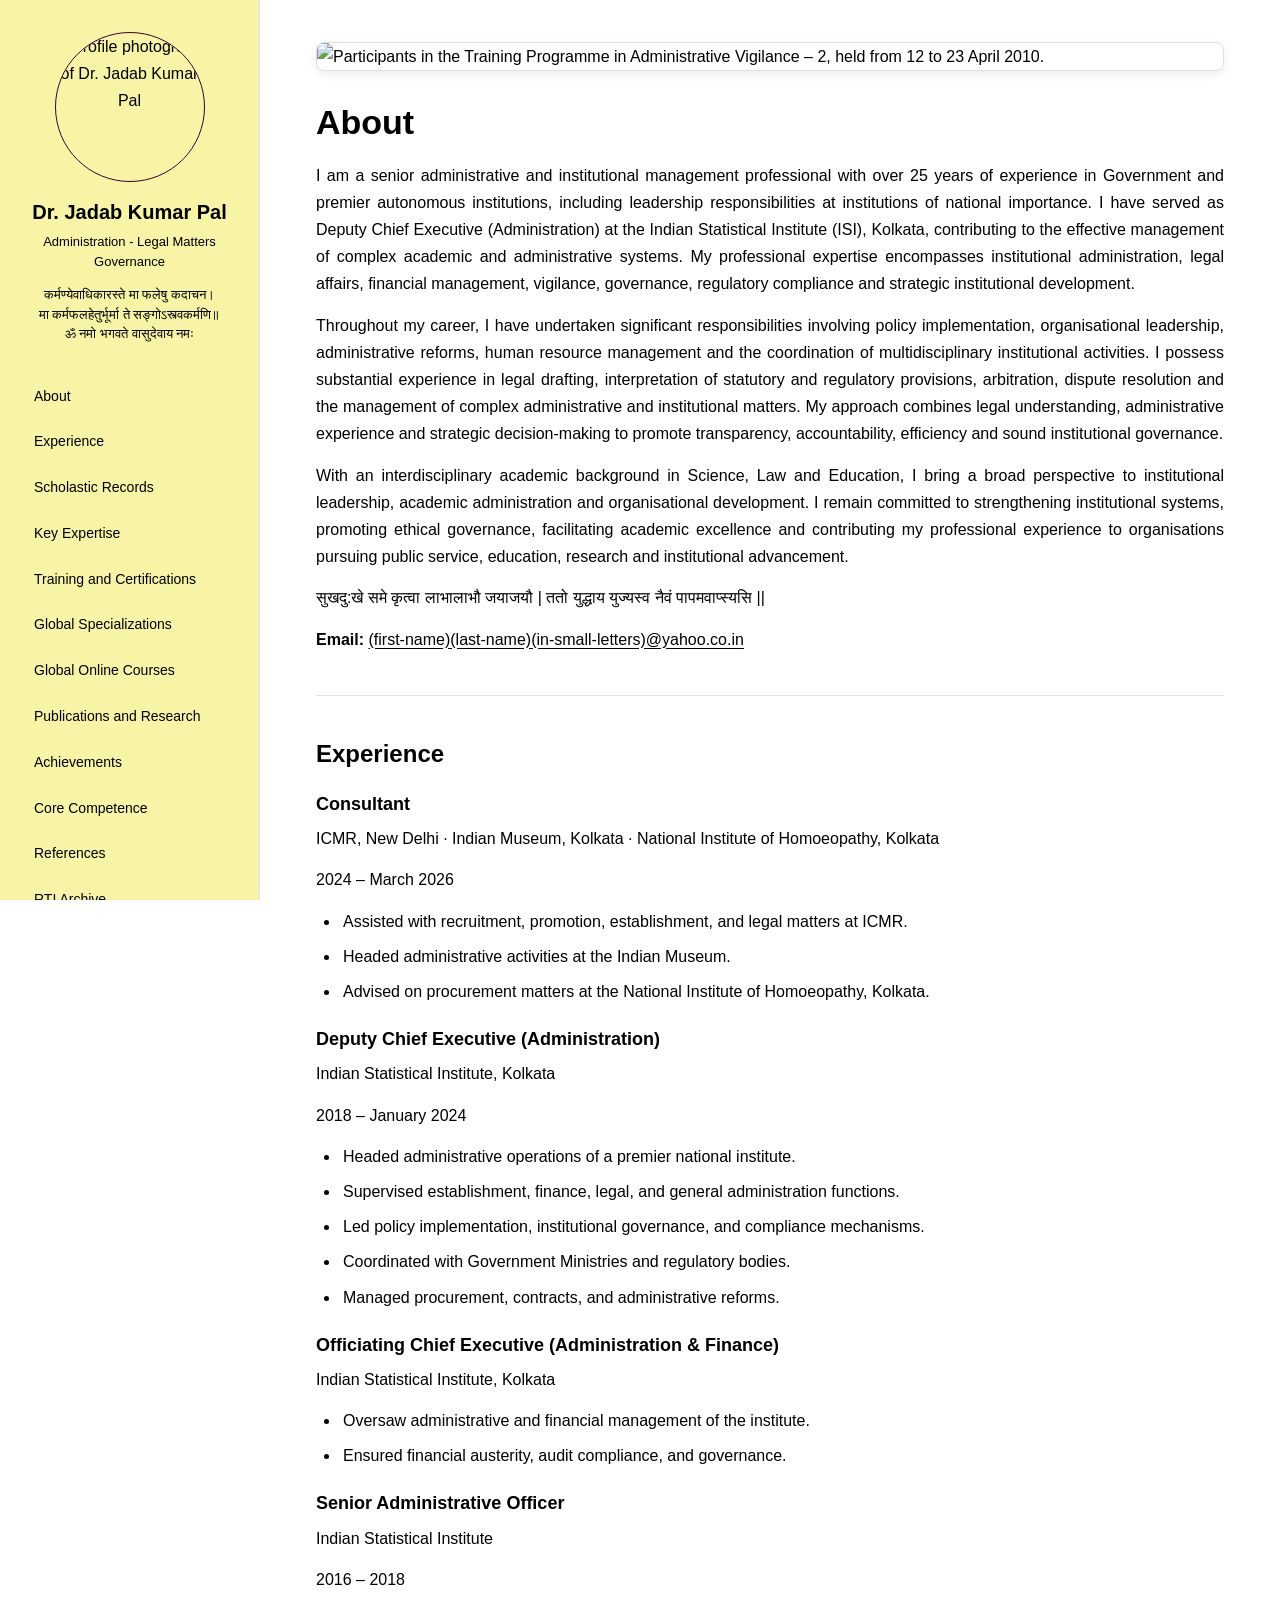
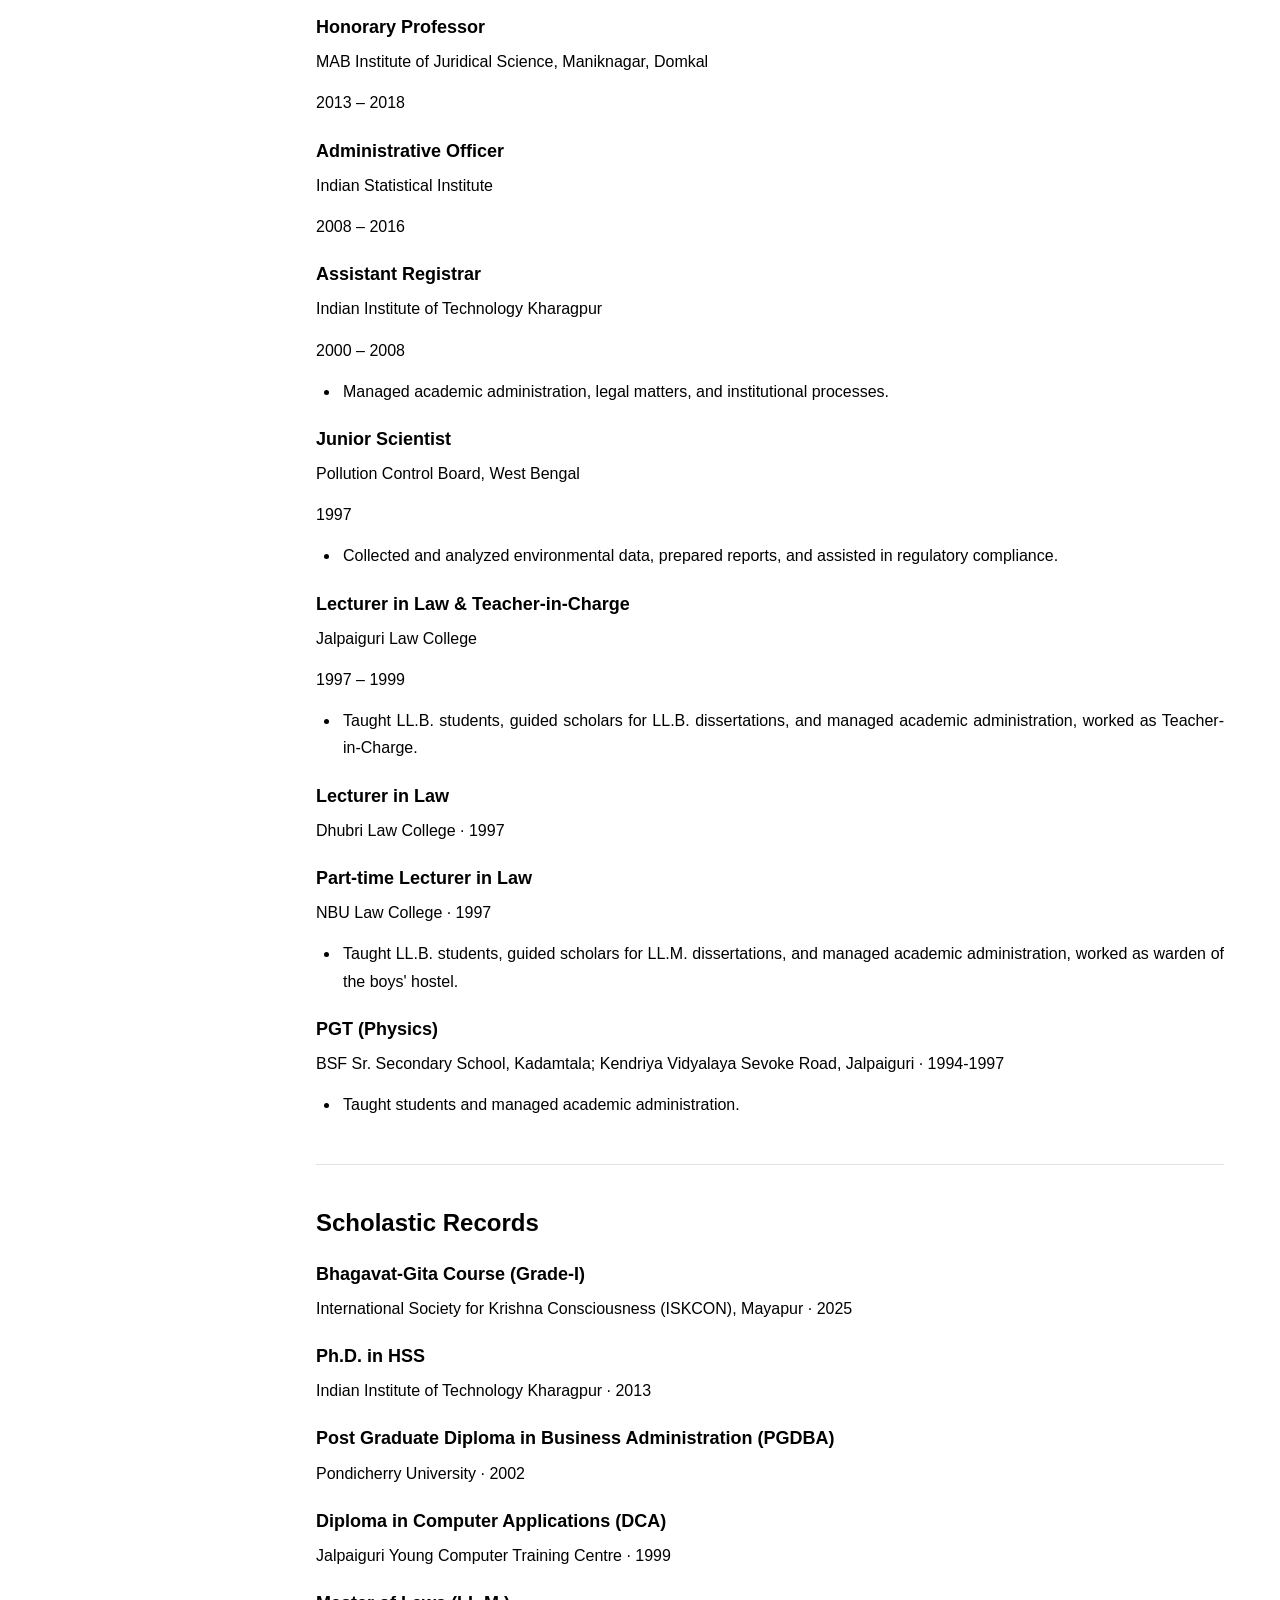
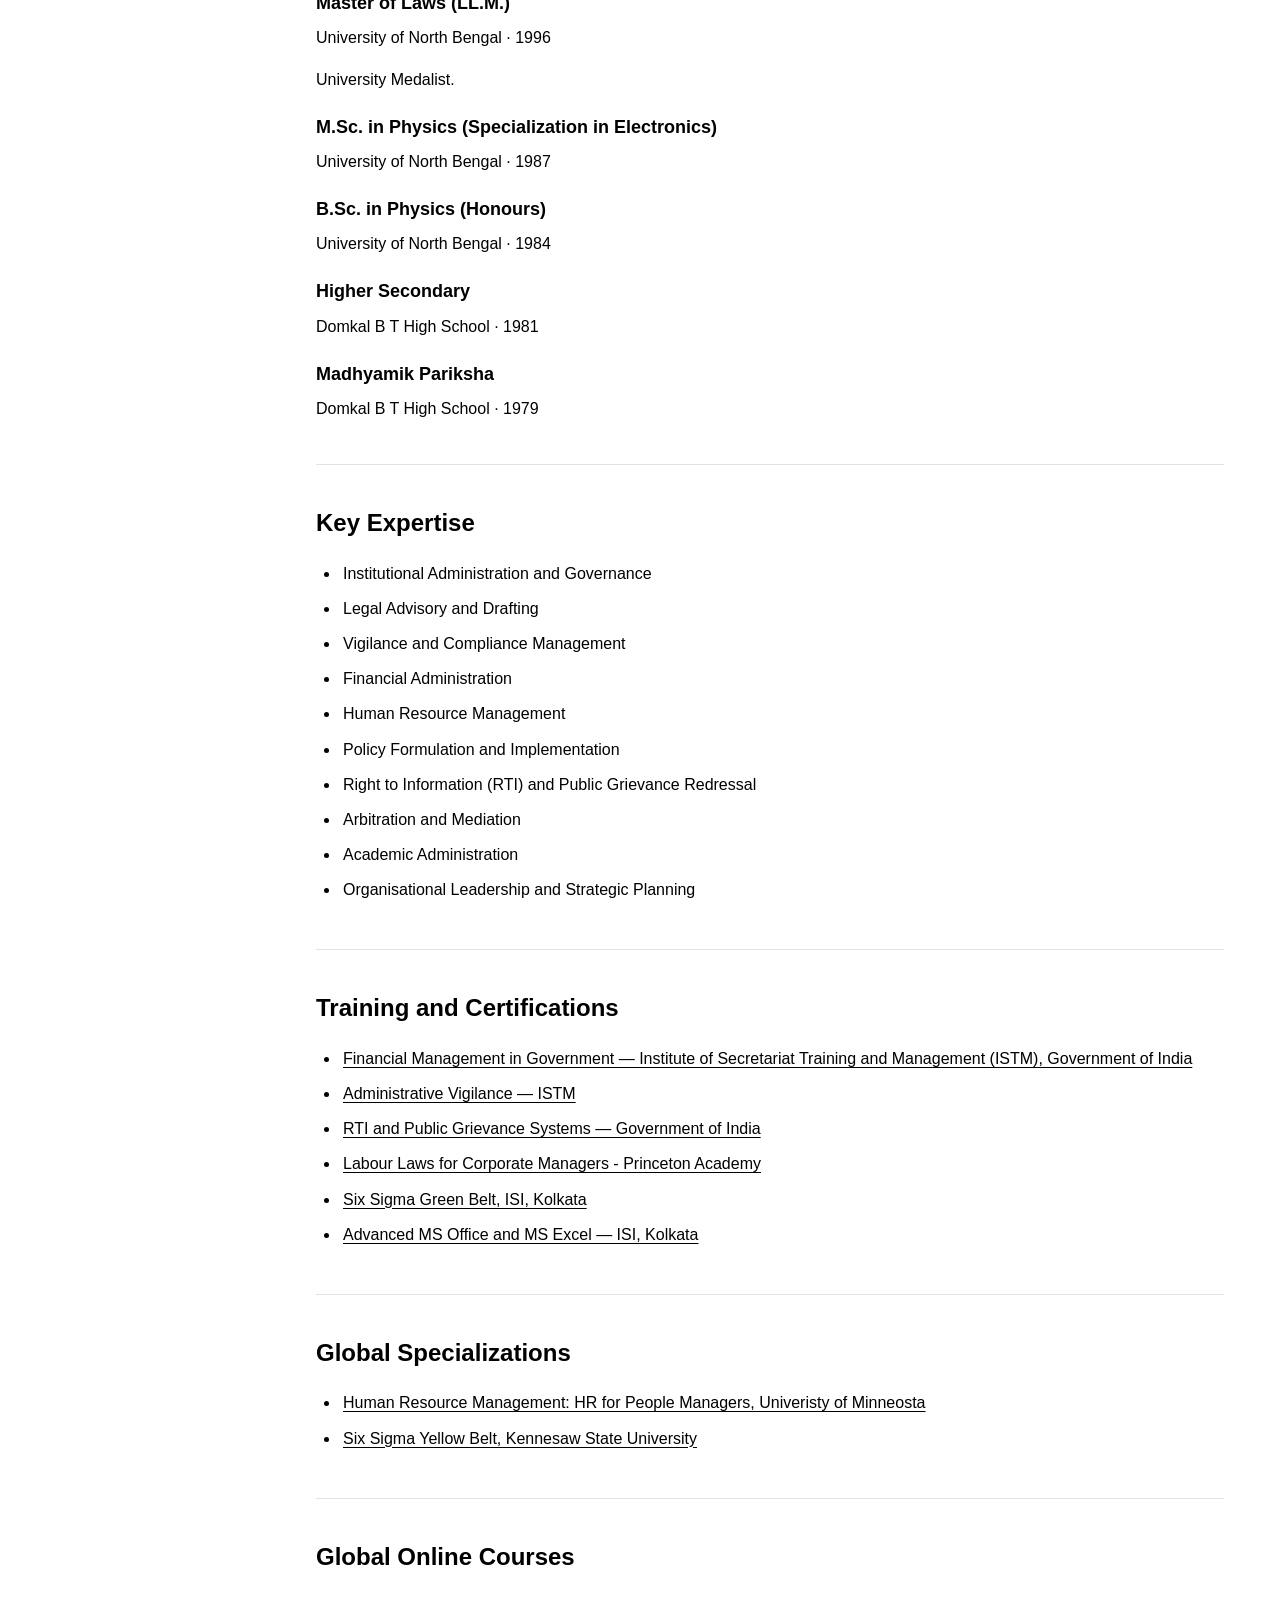
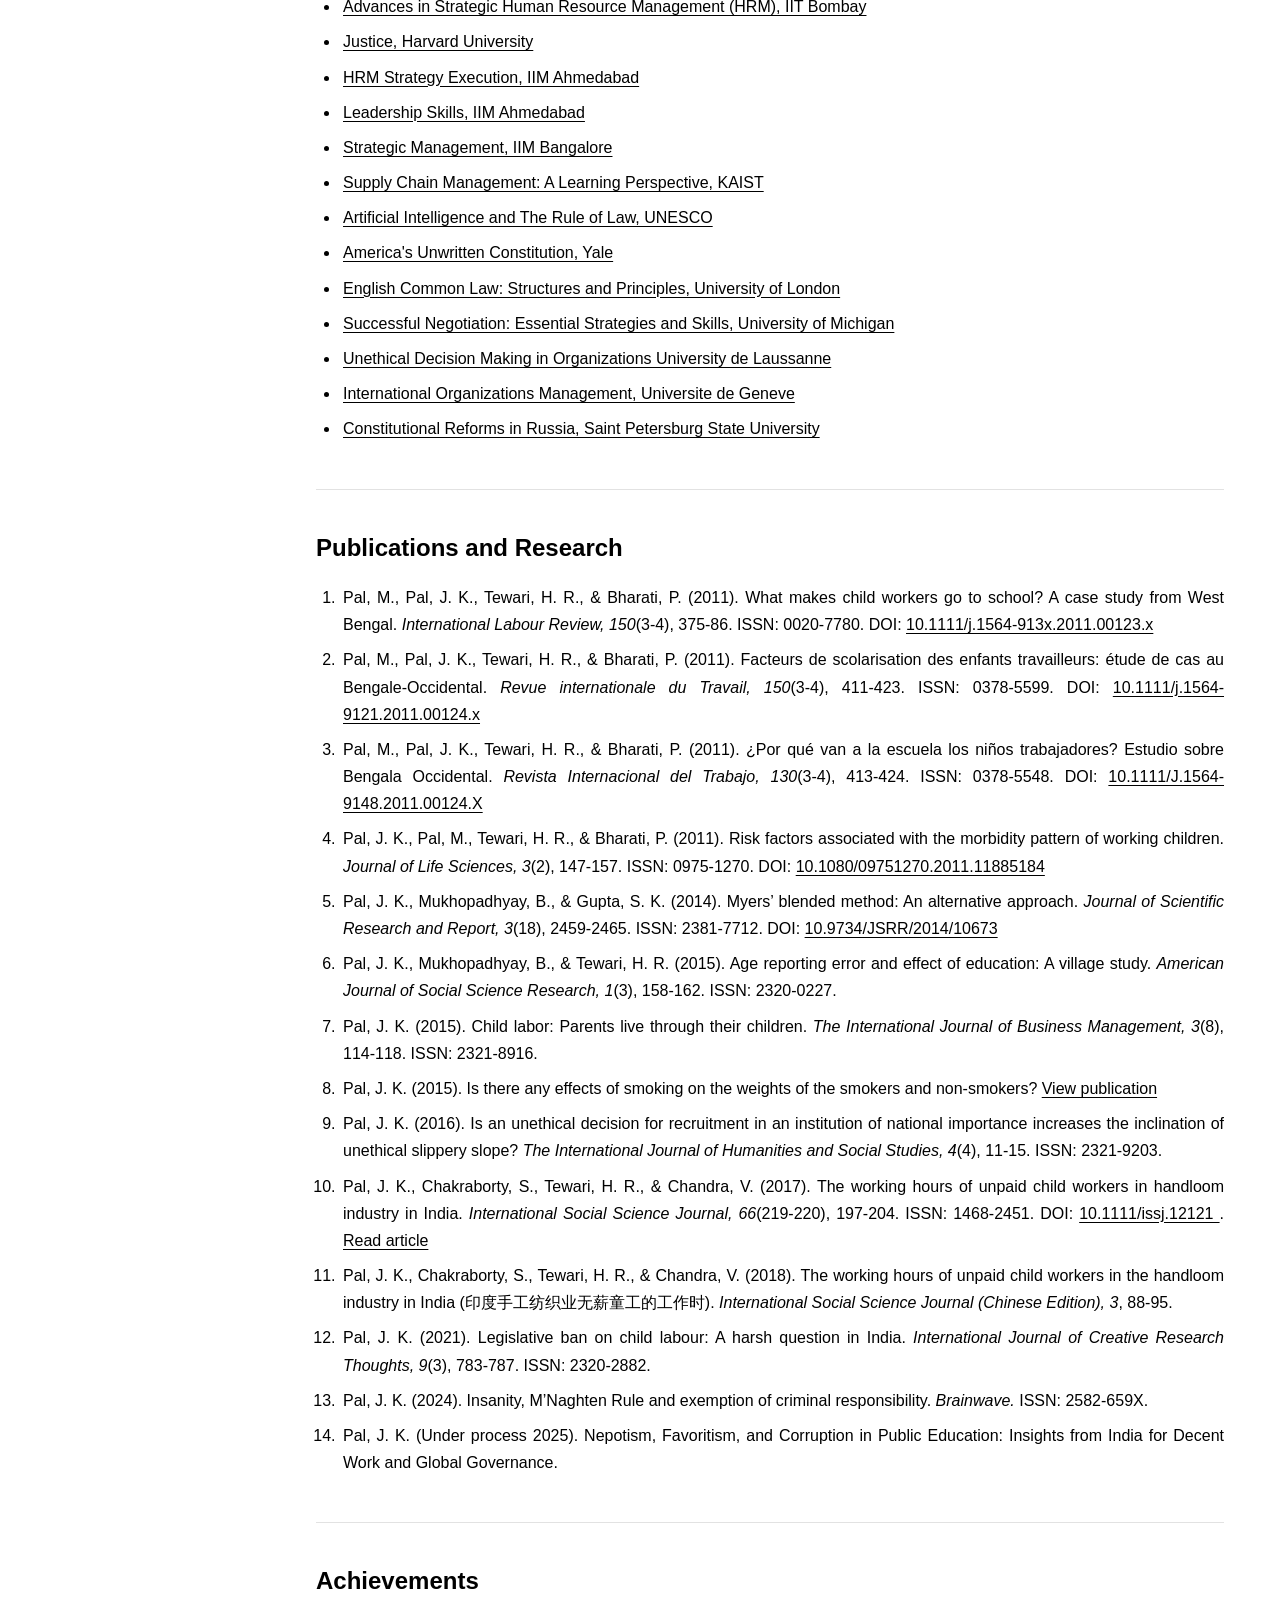
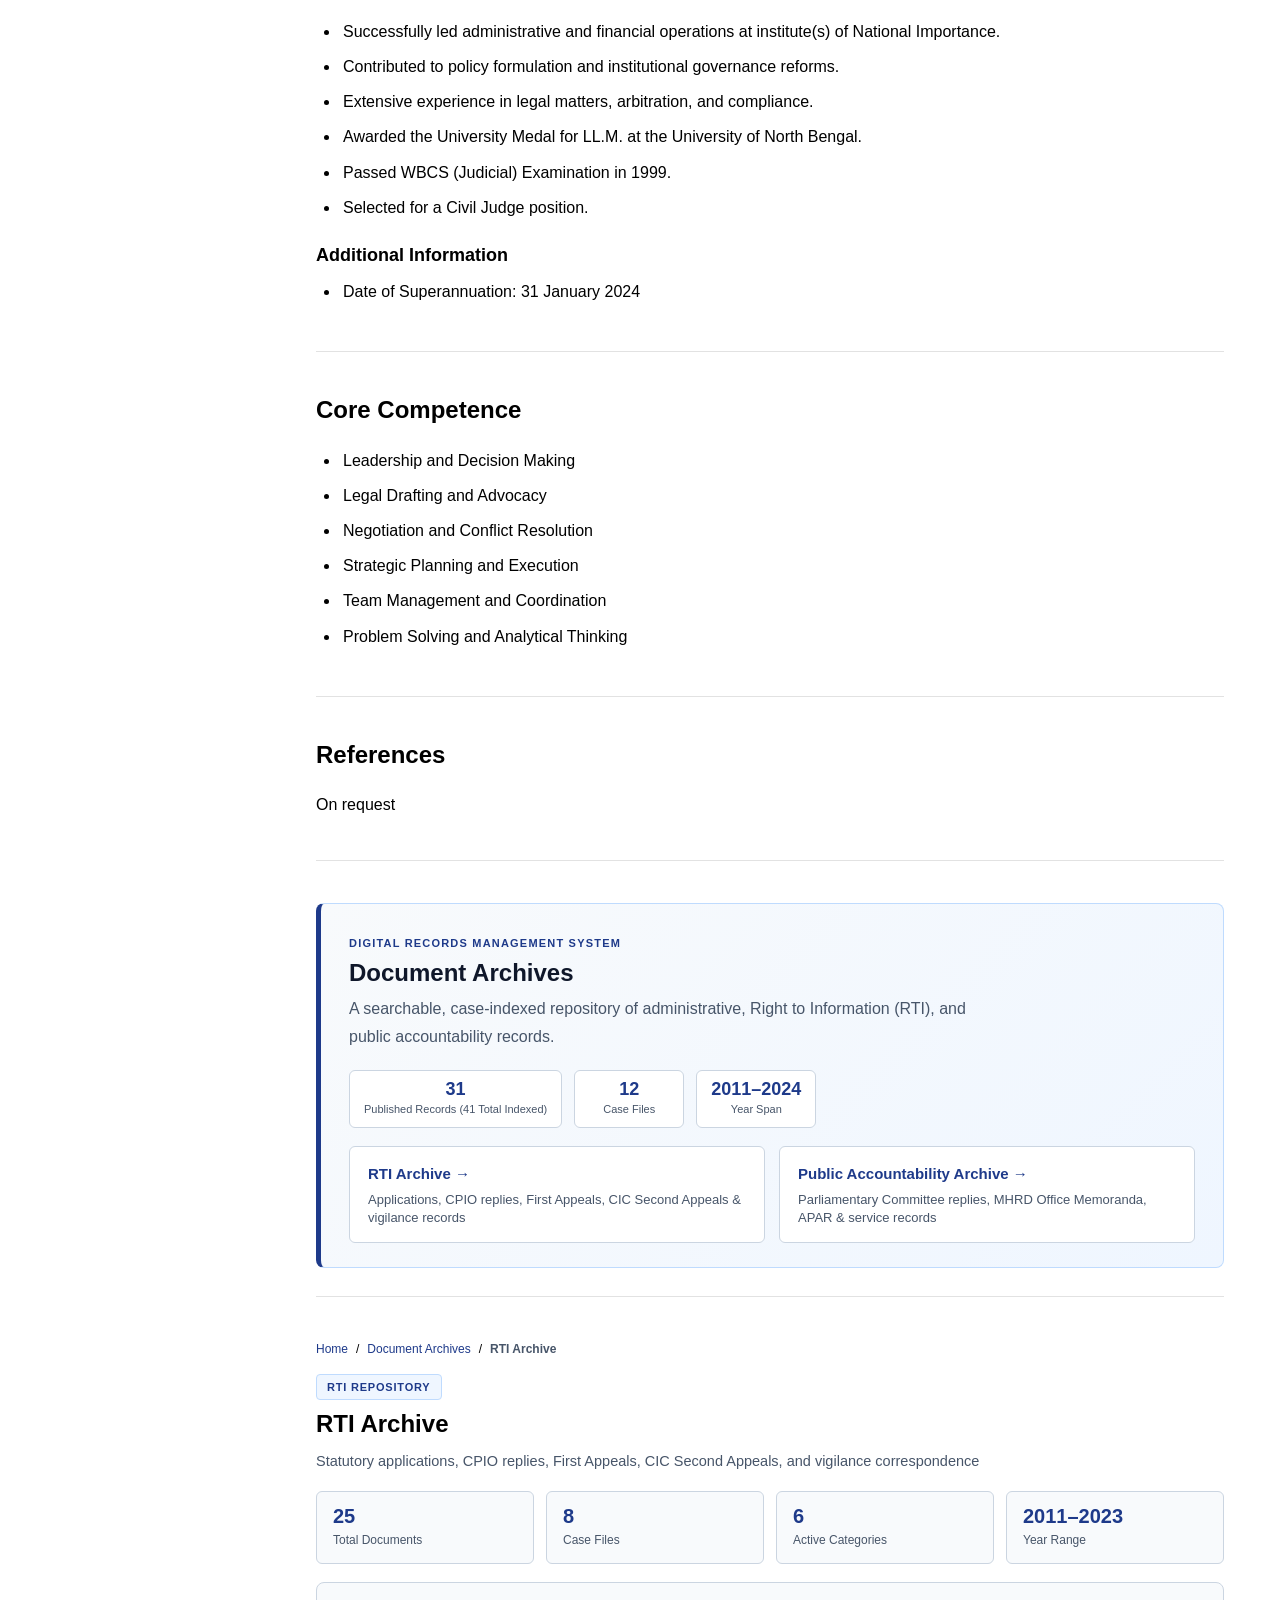
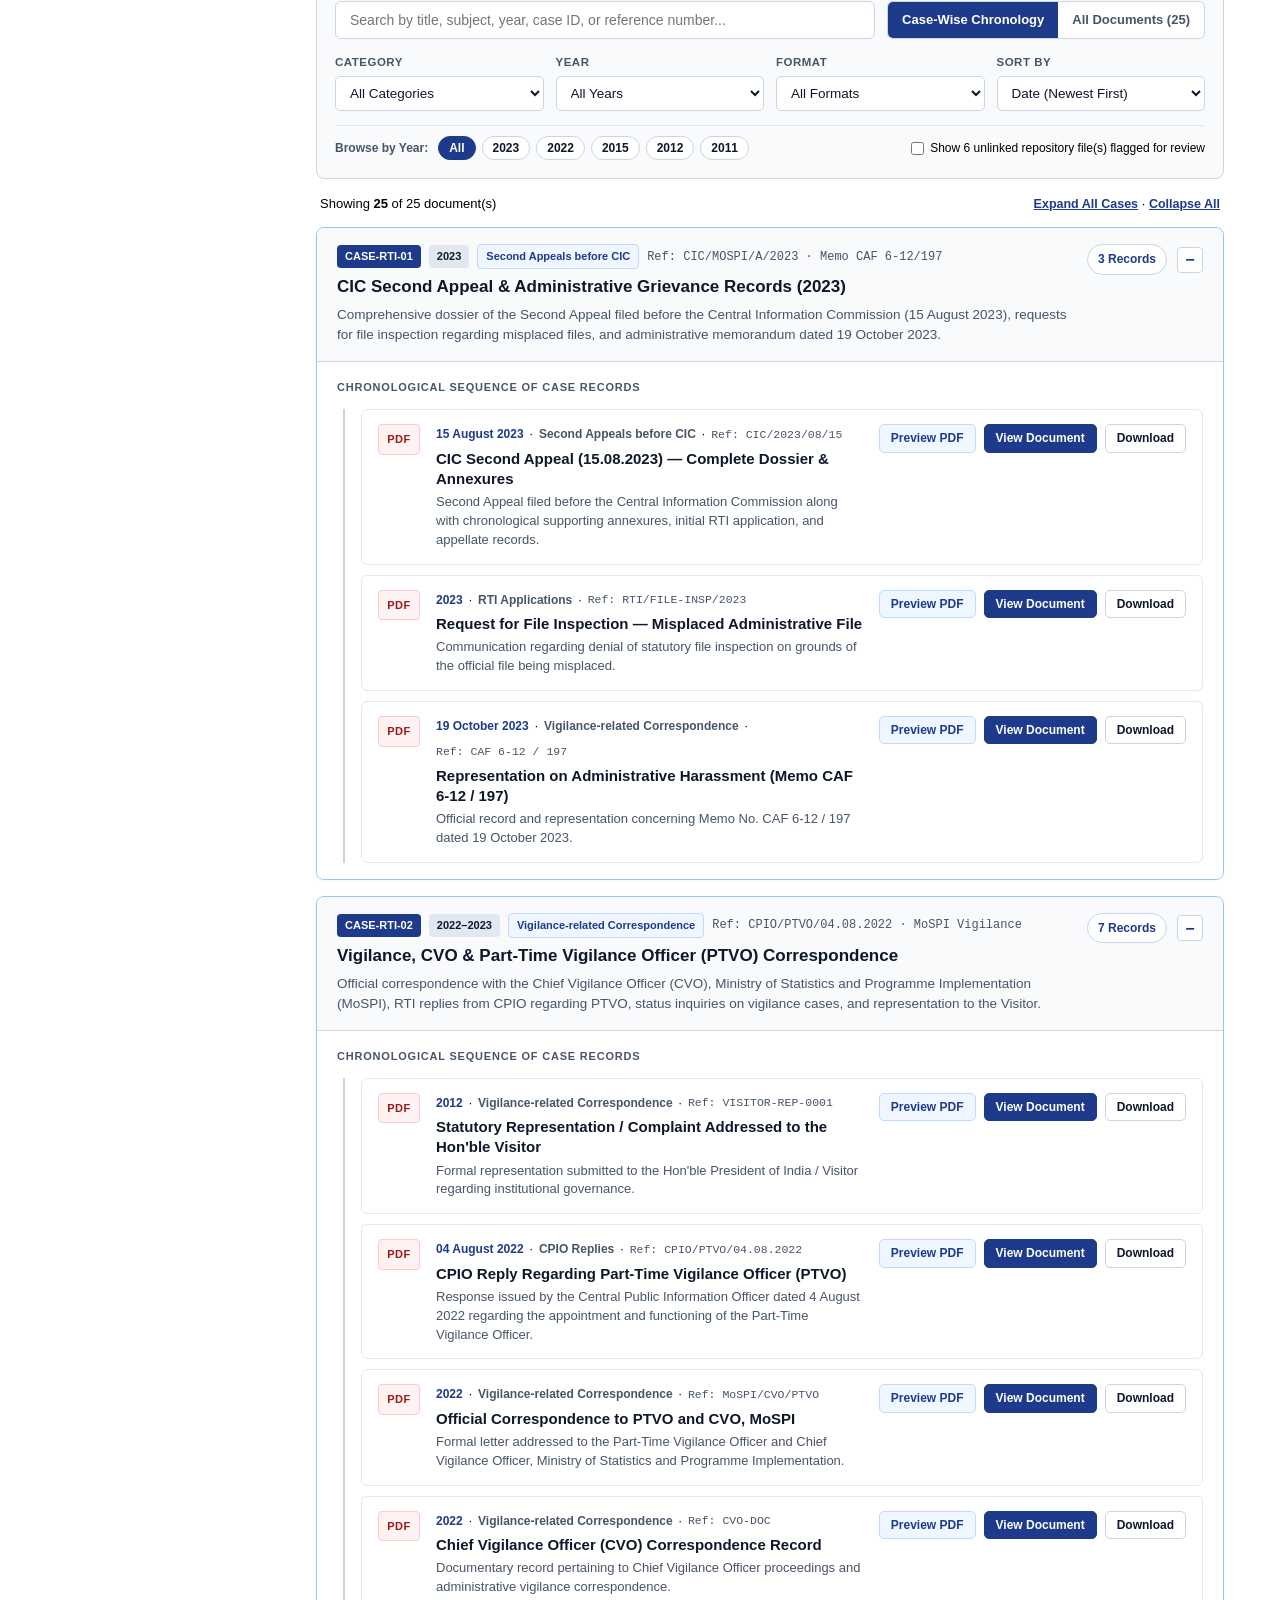
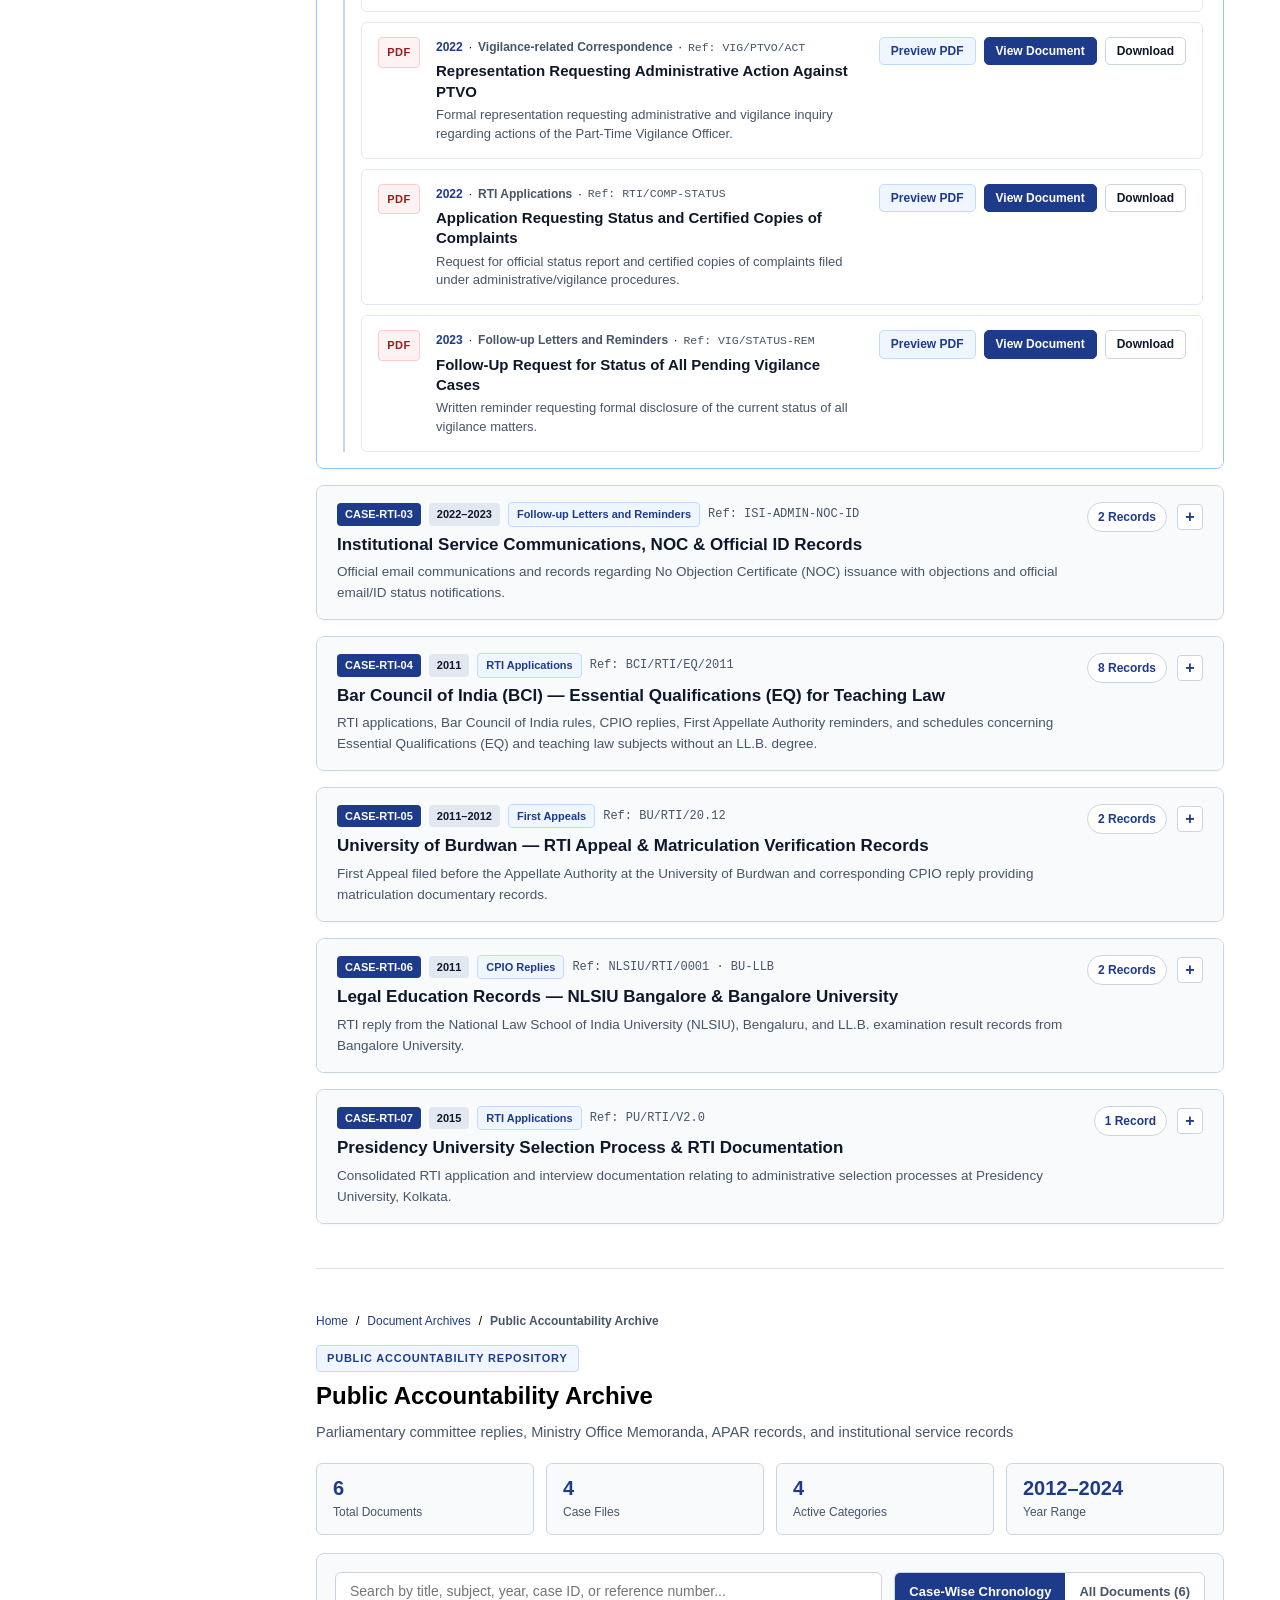
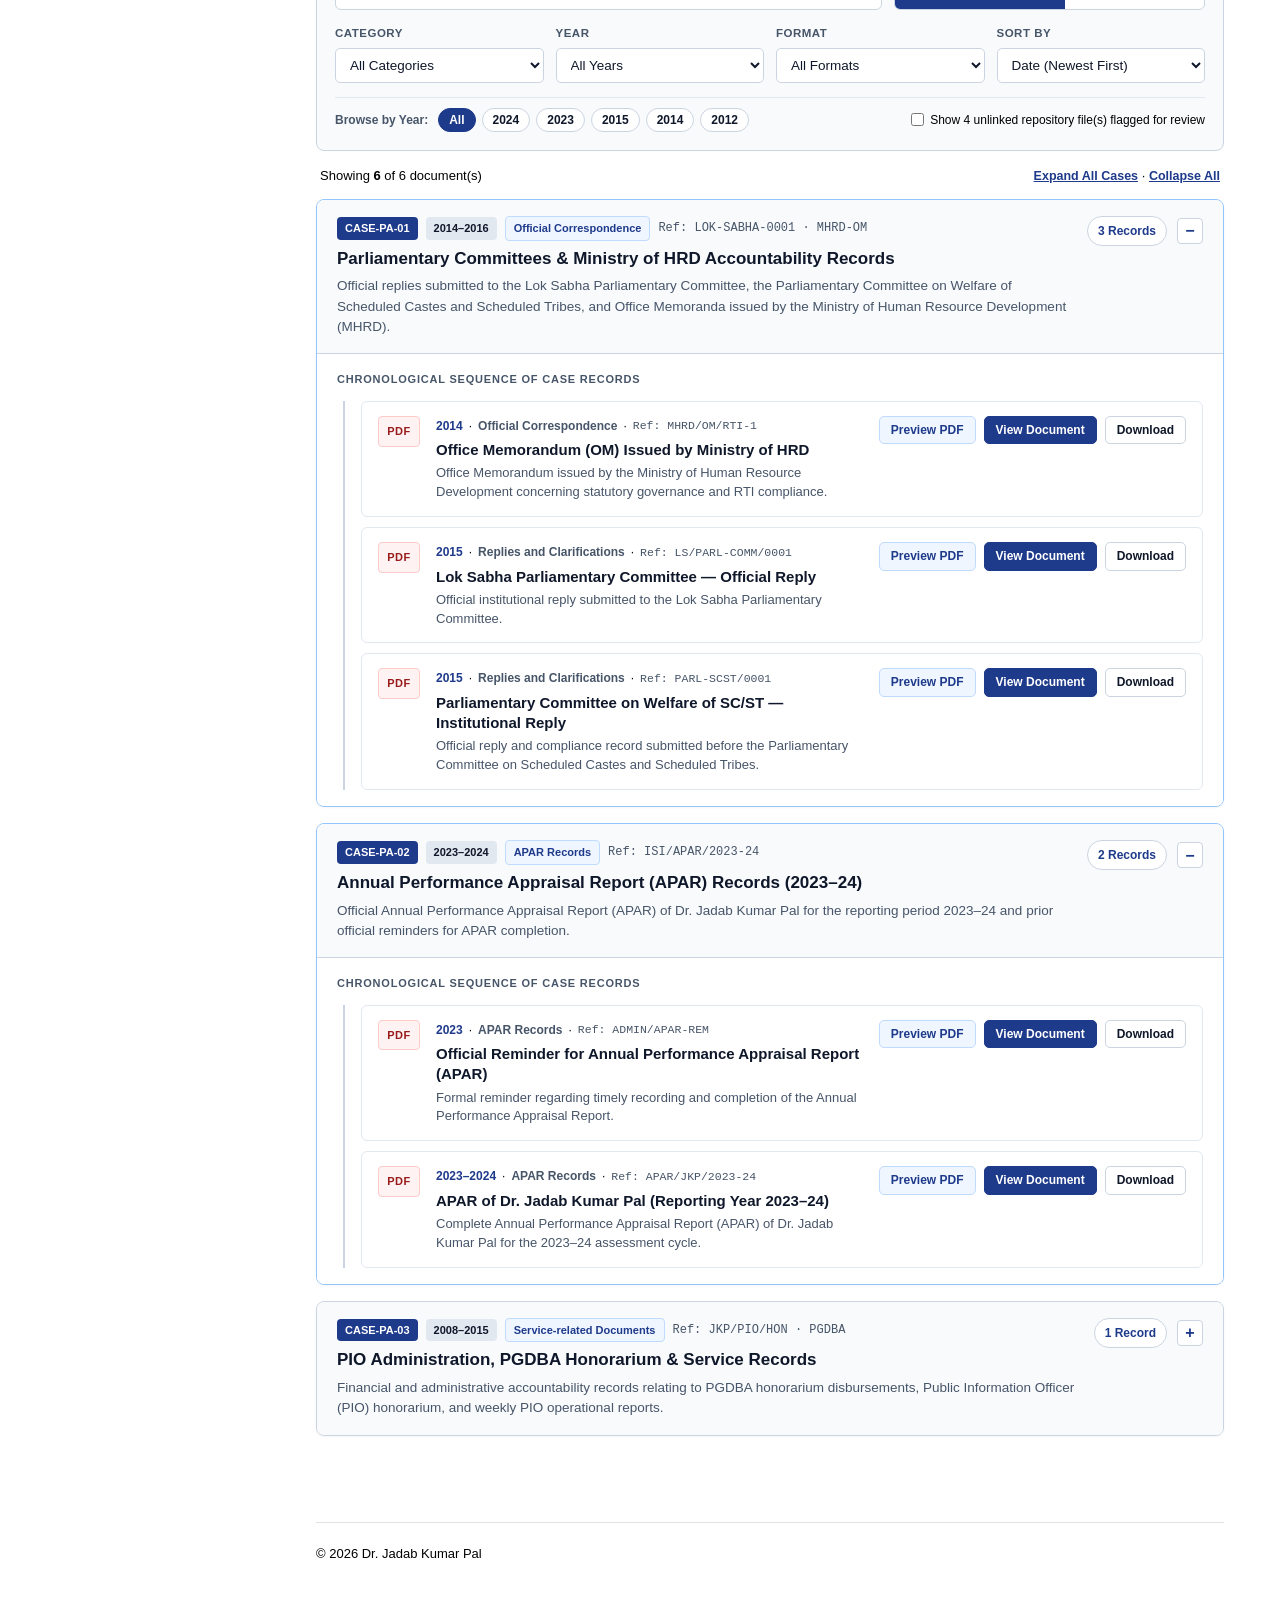
==== commit bfb5e217: "searchable document in json format added" ====
--- a/index.html
+++ b/index.html
@@ -163,11 +163,11 @@
         </ul>
       </article>
 
-      <article>
-        <h3>Junior Scienctist</h3>
+     <article>
+        <h3>Junior Scientist</h3>
         <p class="meta">Pollution Control Board, West Bengal</p>
         <p class="meta">1997</p>
-    
+        <ul>
           <li>
             Collected and analyzed environmental data, prepared reports, and assisted in regulatory compliance.
           </li>
@@ -178,12 +178,14 @@
         <h3>Lecturer in Law &amp; Teacher-in-Charge</h3>
         <p class="meta">Jalpaiguri Law College</p>
         <p class="meta">1997 – 1999</p>
+        <ul>
           <li>
             Taught LL.B. students, guided scholars for LL.B.
             dissertations, and managed academic administration, worked as Teacher-in-Charge.
           </li>
         </ul>
       </article>
+      
 
       <article>
         <h3>Lecturer in Law</h3>
@@ -419,13 +421,6 @@
                 English Common Law: Structures and Principles, University of London 
             </a>
         </li>
-
-        <li>
-            <a href="Certificates/English_Common_Law_London.pdf"
-               target="_blank" rel="noopener noreferrer">
-                English Common Law: Structures and Principles, University of London 
-            </a>
-        </li>
         
         <li>
             <a href="https://coursera.org/share/c8b49b6c4a805d81c57a23a240fbd972"
@@ -649,205 +644,82 @@
       <p> On request </p>
     </section>
 
+   <!-- Global Document Archives Overview Banner -->
+    <section id="archive-global-overview" aria-label="Document Archives Overview"></section>
+
     <!-- RTI Archive -->
     <section id="RTI Archive">
+      <div id="rti-archive-mount">
         <h2>RTI Archive</h2>
-
-        <ul>
-
-            <li> <a href="RTI Archive/Presidency University Interview and RTI Version 2.0 (1).pdf" target="_blank">
-              Presidency University Interview and RTI Version 2.0 (1)
-                </a> 
-            </li>
-           
-        </li ></a> 
-        </li>
-            <li>
-                <a href="RTI Archive/CIC APPEAL 15.08.2023 ALL DOCUMENTS.pdf" target="_blank">
-                    CIC Appeal 15.08.2023 - All Documents
-                </a>
-            </li>
-
-            <li>
-                <a href="RTI Archive/Harassment of employee Meno CAF 6-12  197 dated 19th October 2023.pdf" target="_blank">
-                    Alleged Harassment of Employee Meno CAF 6-12  197 dated 19th October 2023
-                </a>
-            </li>
-
-            <li>
-                <a href="RTI Archive/Letter to PTVO to CVO MoSPI .pdf" target="_blank">
-                    Letter to PTVO to CVO MoSPI
-                </a>
-            </li>
-
-            <li>
-                <a href="RTI Archive/File Misplaced Requesting File Inspection.PDF" target="_blank">
-                    File Inspection Denied
-                </a>
-            </li>
-
-            <li>
-                <a href="RTI Archive/CVO.pdf" target="_blank">
-                    CVO Document
-                </a>
-            </li>
-
-            <li> 
-                <a href="RTI Archive/NLSIU Bangalore RTI_0001.pdf" target="_blank">
-                    RTI Reply from NLSIU
-                </a>
-            </li>
-
-                <a href="RTI Archive/Smt. Prativa Patil_0001.pdf" target="_blank">
-                    Complaint to Visitor
-                </a>
-            <li>
-                <a href="RTI Archive/Request to take  action against PTVO.pdf" target="_blank">
-                    Request to take action against PTVO
-                </a>
-            </li>
-
-            <li>
-                <a href="RTI Archive/Requesting status and copy of complaints.pdf" target="_blank">
-                    Requesting Status and Copy of Complaints
-                </a>
-            </li>
-
-            <li>
-                <a href="RTI Archive/RTI REPLY CPIO 04.08.2022 PTVO.pdf" target="_blank">
-                    RTI Reply CPIO 04.08.2022 PTVO
-                </a>
-            </li>
-
-            <li>
-                <a href="RTI Archive/Yahoo Mail - Fw Request to inform status of my all vigilance cases.pdf" target="_blank">
-                      Request to Inform Status of All Vigilance Cases
-                </a>
-            </li>
-
-            <li>
-                <a href="RTI Archive/Yahoo Mail - Inactive ID Notification.pdf" target="_blank">
-                    Inactive ID Notification
-                </a>
-            </li>
-
-            <li>
-                <a href="RTI Archive/Yahoo Mail - NOC received with objection.pdf" target="_blank">
-                    NOC received with objection
-                </a>
-            </li>
-
-            <li>
-                <a href="RTI Archive/RTI_APPEAL_BURDWAN_UNIV_20.12.pdf" target="_blank">
-                    RTI Appeal - Burdwan University
-                </a>
-            </li>
-            <li>
-                <a href="RTI Archive/Matriculation BU_DOCUMENT.pdf" target="_blank">
-                    RTI REPLY BU Document
-                </a>
-            </li>
-
-            <li>
-                <a href="RTI Archive/File 4_BAR COUNCIL OF INDIA RULES.pdf" target="_blank">
-                    File 4 - Bar Council of India Rules
-                </a>
-            </li>
-
-            <li>
-                <a href="RTI Archive/BCI_RGS_PM_TKB_AC.pdf" target="_blank">
-                    BCI RGS PMTKBAC
-                </a>
-            </li>
-
-            <li>
-          <a href="RTI Archive/Bangalore University LL.B. Result.pdf" target="_blank">
-            Bangalore University LL.B. Result
-          </a>
-        </li>
-
-            <li>
-                <a href="RTI Archive/BCI_CHAIRMAN_WITHOUT LLB.pdf" target="_blank">
-                    Visitor for teaching law subjects Without LLB
-                </a>
-            </li>
-
-            <li>
-                <a href="RTI Archive/BCI_20.04.2011.pdf" target="_blank">
-                    BCI 20.04.2011
-                </a>
-            </li>
-
-            <li>
-                <a href="RTI Archive/BCI RTI APPLICATION REGARDING EQ FOR TEACHING LAW SUBJECTS.pdf" target="_blank">
-                    BCI RTI APPLICATION REGARDING EQ 
-            </li>
-
-            <li>
-                <a href="RTI Archive/BCI REPLY FOR EQ.pdf" target="_blank">
-                    BCI REPLY FOR EQ & TIME TABLE FOR TEACHING LAW SUBJECTS
-                </a>
-            </li>
-
-            <li>
-                <a href="RTI Archive/BCI AA_REMINDER.pdf" target="_blank">
-                    BCI AA REMINDER
-                </a>
-            </li>
-
-            <li>
-                <a href="RTI Archive/BAR COUNCIL OF INDIA 5 Pages.pdf" target="_blank">
-                    BAR COUNCIL OF INDIA 5 Pages Application for EQ for teaching law subjects
-                </a>
-            </li>
-
-        </ul>
-    </section>
-
+        <p>Loading RTI Archive repository...</p>
+      </div>
+      <noscript>
+        <p>Please enable JavaScript to use the interactive search, filter, and case-chronology features, or browse the direct document links below:</p>
+        <ul>
+          <li><a href="RTI Archive/Presidency University Interview and RTI Version 2.0 (1).pdf" target="_blank">Presidency University Interview and RTI Version 2.0 (1)</a></li>
+          <li><a href="RTI Archive/CIC APPEAL 15.08.2023 ALL DOCUMENTS.pdf" target="_blank">CIC Appeal 15.08.2023 - All Documents</a></li>
+          <li><a href="RTI Archive/Harassment of employee Meno CAF 6-12  197 dated 19th October 2023.pdf" target="_blank">Alleged Harassment of Employee Memo CAF 6-12 197 dated 19th October 2023</a></li>
+          <li><a href="RTI Archive/Letter to PTVO to CVO MoSPI .pdf" target="_blank">Letter to PTVO to CVO MoSPI</a></li>
+          <li><a href="RTI Archive/File Misplaced Requesting File Inspection.PDF" target="_blank">File Inspection Denied</a></li>
+          <li><a href="RTI Archive/CVO.pdf" target="_blank">CVO Document</a></li>
+          <li><a href="RTI Archive/NLSIU Bangalore RTI_0001.pdf" target="_blank">RTI Reply from NLSIU</a></li>
+          <li><a href="RTI Archive/Smt. Prativa Patil_0001.pdf" target="_blank">Complaint to Visitor</a></li>
+          <li><a href="RTI Archive/Request to take  action against PTVO.pdf" target="_blank">Request to take action against PTVO</a></li>
+          <li><a href="RTI Archive/Requesting status and copy of complaints.pdf" target="_blank">Requesting Status and Copy of Complaints</a></li>
+          <li><a href="RTI Archive/RTI REPLY CPIO 04.08.2022 PTVO.pdf" target="_blank">RTI Reply CPIO 04.08.2022 PTVO</a></li>
+          <li><a href="RTI Archive/Yahoo Mail - Fw Request to inform status of my all vigilance cases.pdf" target="_blank">Request to Inform Status of All Vigilance Cases</a></li>
+          <li><a href="RTI Archive/Yahoo Mail - Inactive ID Notification.pdf" target="_blank">Inactive ID Notification</a></li>
+          <li><a href="RTI Archive/Yahoo Mail - NOC received with objection.pdf" target="_blank">NOC received with objection</a></li>
+          <li><a href="RTI Archive/RTI_APPEAL_BURDWAN_UNIV_20.12.pdf" target="_blank">RTI Appeal - Burdwan University</a></li>
+          <li><a href="RTI Archive/Matriculation BU_DOCUMENT.pdf" target="_blank">RTI Reply BU Document</a></li>
+          <li><a href="RTI Archive/File 4_BAR COUNCIL OF INDIA RULES.pdf" target="_blank">File 4 - Bar Council of India Rules</a></li>
+          <li><a href="RTI Archive/BCI_RGS_PM_TKB_AC.pdf" target="_blank">BCI RGS PMTKBAC</a></li>
+          <li><a href="RTI Archive/Bangalore University LL.B. Result.pdf" target="_blank">Bangalore University LL.B. Result</a></li>
+          <li><a href="RTI Archive/BCI_CHAIRMAN_WITHOUT LLB.pdf" target="_blank">Visitor for teaching law subjects Without LLB</a></li>
+          <li><a href="RTI Archive/BCI_20.04.2011.pdf" target="_blank">BCI 20.04.2011</a></li>
+          <li><a href="RTI Archive/BCI RTI APPLICATION REGARDING EQ FOR TEACHING LAW SUBJECTS.pdf" target="_blank">BCI RTI Application Regarding EQ</a></li>
+          <li><a href="RTI Archive/BCI REPLY FOR EQ.pdf" target="_blank">BCI Reply for EQ &amp; Time Table for Teaching Law Subjects</a></li>
+          <li><a href="RTI Archive/BCI AA_REMINDER.pdf" target="_blank">BCI AA Reminder</a></li>
+          <li><a href="RTI Archive/BAR COUNCIL OF INDIA 5 Pages.pdf" target="_blank">Bar Council of India 5 Pages Application for EQ for teaching law subjects</a></li>
+        </ul>
+      </noscript>
+    </section>
+
+    <!-- Public Accountability Archive -->
     <section id="Public Accountability Archive">
-      <h2>Public Accountability Archive</h2>
-
-      <ul>
-
-        
-        <li>
-          <a href="Public Accountability Archive/Lok sabha Parliamentary Committee Reply_0001.pdf" target="_blank">
-                    Parliamentary Committee Reply
-                </a>
-        </li>
-
-        <li>
-          <a href="Public Accountability Archive/MHRD RTI 1.pdf" target="_blank">
-                    OM issued by MHRD
-                </a>
-        </li>
-
-        <li>
-          <a href="Public Accountability Archive/Parliamentary Committee on SC ST and Mr. Naskar Reply_0001.pdf" target="_blank">
-                    Parliamentary Committee on SC/ST Reply
-                </a>
-        </li>
-
-
-
-        <li>
-          <a href="Public Accountability Archive/Reminder for APAR.pdf" target="_blank">
-            Reminder for APAR
-          </a>
-        </li>
-        <li>
-          <a href="Public Accountability Archive/APAR_DR. JADAB KR. PAL 2023-24.pdf" target="_blank">
-            APAR of Dr. Jadab Kumar Pal for 2023-24
-          </a>
-        <li>
-          <a href="Public Accountability Archive/PGDBA Honourarium.xls" target="_blank">
-            PGDBA Honourarium Paid
-          </a>
-        </li>
-
-      </ul>
-    </section>
-
+      <div id="pa-archive-mount">
+        <h2>Public Accountability Archive</h2>
+        <p>Loading Public Accountability Archive repository...</p>
+      </div>
+      <noscript>
+        <ul>
+          <li><a href="Public Accountability Archive/Lok sabha Parliamentary Committee Reply_0001.pdf" target="_blank">Parliamentary Committee Reply</a></li>
+          <li><a href="Public Accountability Archive/MHRD RTI 1.pdf" target="_blank">OM issued by MHRD</a></li>
+          <li><a href="Public Accountability Archive/Parliamentary Committee on SC ST and Mr. Naskar Reply_0001.pdf" target="_blank">Parliamentary Committee on SC/ST Reply</a></li>
+          <li><a href="Public Accountability Archive/Reminder for APAR.pdf" target="_blank">Reminder for APAR</a></li>
+          <li><a href="Public Accountability Archive/APAR_DR. JADAB KR. PAL 2023-24.pdf" target="_blank">APAR of Dr. Jadab Kumar Pal for 2023-24</a></li>
+          <li><a href="Public Accountability Archive/PGDBA Honourarium.xls" target="_blank">PGDBA Honourarium Paid</a></li>
+        </ul>
+      </noscript>
+    </section>
+
+    <!-- In-Browser PDF Preview Modal -->
+    <div id="pdf-preview-modal" class="pdf-modal-backdrop" hidden role="dialog" aria-modal="true" aria-labelledby="pdf-modal-title">
+      <div class="pdf-modal-dialog">
+        <div class="pdf-modal-header">
+          <h3 id="pdf-modal-title">Document Preview</h3>
+          <div class="pdf-modal-actions">
+            <a id="pdf-modal-external" href="#" target="_blank" rel="noopener noreferrer" class="repo-btn-view">Open in New Tab</a>
+            <button type="button" class="pdf-modal-close" data-close-modal aria-label="Close preview">&times;</button>
+          </div>
+        </div>
+        <div class="pdf-modal-body">
+          <iframe id="pdf-preview-frame" src="about:blank" title="PDF Document Preview"></iframe>
+        </div>
+      </div>
+    </div>
+
+  
     <footer>
       <p>
         &copy; 2026 Dr. Jadab Kumar Pal
@@ -855,6 +727,7 @@
     </footer>
 
   </main>
+  <script src="archive.js"></script>
 
 </body>
 </html>
--- a/styles.css
+++ b/styles.css
@@ -0,0 +1,1111 @@
+
+:root {
+    --text: #000000;
+    --heading: #000000;
+    --muted: #000000;
+    --link: #000000;
+    --border: #E2E2E2;
+    --sidebar-bg: #F8F4A6;
+    --page-bg: #FFFFFF;
+    --hover-bg: #A6B07E;
+}
+
+* {
+    box-sizing: border-box;
+    margin: 0;
+    padding: 0;
+}
+
+html {
+    scroll-behavior: smooth;
+    scroll-padding-top: 24px;
+}
+
+
+body {
+    font-family: Arial, Helvetica, sans-serif;
+    background: var(--page-bg);
+    color: #000000;
+    line-height: 1.7;
+    font-size: 16px;
+}
+
+/* Sidebar */
+.sidebar {
+    position: fixed;
+    top: 0;
+    left: 0;
+    width: 260px;
+    height: 100vh;
+    padding: 32px 22px;
+    background: var(--sidebar-bg);
+    border-right: 1px solid var(--border);
+    overflow-y: auto;
+}
+
+.profile {
+    text-align: center;
+    margin-bottom: 32px;
+}
+
+.profile img {
+    width: 150px;
+    height: 150px;
+    border-radius: 50%;
+    object-fit: cover;
+    display: block;
+    margin: 0 auto 16px;
+    border: 1px solid #330036;
+}
+
+.training-photo {
+    width: 100%;
+    margin: 0 0 30px 0;
+}
+
+.training-photo img {
+    display: block;
+    width: 100%;
+    max-width: 100%;
+    height: auto;
+    object-fit: contain;
+    border: 1px solid #e0e0e0;
+    border-radius: 8px;
+    box-shadow: 0 3px 10px rgba(0, 0, 0, 0.08);
+}
+
+.profile h2 {
+    font-size: 20px;
+    font-weight: 700;
+    line-height: 1.4;
+    color: #000000;
+    margin-bottom: 6px;
+}
+
+.profile p {
+    font-size: 13px;
+    color: #000000;
+    line-height: 1.5;
+}
+
+/* Navigation */
+.navigation {
+    display: flex;
+    flex-direction: column;
+    gap: 4px;
+}
+
+.navigation a {
+    display: block;
+    padding: 9px 12px;
+    text-decoration: none;
+    color: #000000;
+    font-size: 14px;
+    border-radius: 4px;
+    transition: background-color 0.2s ease;
+}
+
+.navigation a:hover,
+.navigation a:focus-visible {
+    background: var(--hover-bg);
+    color: #000000;
+    outline: none;
+}
+
+/* Main content */
+.content {
+    margin-left: 260px;
+    max-width: 1100px;
+    padding: 42px 56px;
+}
+
+section {
+    margin-bottom: 42px;
+    padding-bottom: 28px;
+    border-bottom: 1px solid var(--border);
+    background: transparent;
+    border-radius: 0;
+    box-shadow: none;
+}
+
+section:last-of-type {
+    border-bottom: none;
+}
+
+h1 {
+    font-size: 34px;
+    line-height: 1.25;
+    font-weight: 700;
+    color: #000000;
+    margin-bottom: 18px;
+}
+
+h2 {
+    font-size: 24px;
+    line-height: 1.35;
+    font-weight: 700;
+    color: #000000;
+    margin-bottom: 20px;
+}
+
+h3 {
+    font-size: 18px;
+    line-height: 1.4;
+    font-weight: 700;
+    color: #000000;
+    margin-top: 22px;
+    margin-bottom: 8px;
+}
+
+p {
+    color: #000000;
+    margin-bottom: 14px;
+    text-align: justify;
+}
+
+.eyebrow {
+    font-size: 12px;
+    text-transform: uppercase;
+    letter-spacing: 1.5px;
+    color: #000000;
+    font-weight: 700;
+    margin-bottom: 10px;
+}
+
+/* Lists */
+ul,
+ol {
+    padding-left: 24px;
+    margin: 10px 0 18px;
+}
+
+li {
+    color: #000000;
+    margin-bottom: 8px;
+    padding-left: 3px;
+    text-align: justify;
+}
+
+li::marker {
+    color: #000000;
+}
+
+/* Links */
+a {
+    color: #000000;
+    text-decoration: underline;
+    text-underline-offset: 3px;
+}
+
+a:hover {
+    color: #000000;
+}
+
+/* Footer */
+footer {
+    margin-top: 36px;
+    padding: 20px 0;
+    border-top: 1px solid var(--border);
+    color: #000000;
+    text-align: center;
+    font-size: 13px;
+}
+
+/* Ensure all text remains black */
+.content *,
+.sidebar * {
+    color: #000000;
+}
+
+/* Tablet */
+@media (max-width: 1050px) {
+    .sidebar {
+        width: 225px;
+        padding: 28px 16px;
+    }
+
+    .content {
+        margin-left: 225px;
+        padding: 36px 32px;
+    }
+
+    h1 {
+        font-size: 30px;
+    }
+}
+
+/* Mobile */
+@media (max-width: 650px) {
+    .sidebar {
+        position: relative;
+        width: 100%;
+        height: auto;
+        padding: 24px 18px;
+        border-right: none;
+        border-bottom: 1px solid var(--border);
+    }
+
+    .profile {
+        margin-bottom: 20px;
+    }
+
+    .profile img {
+        width: 105px;
+        height: 105px;
+    }
+
+    .navigation {
+        display: grid;
+        grid-template-columns: repeat(2, minmax(0, 1fr));
+        gap: 4px;
+    }
+
+    .navigation a {
+        font-size: 13px;
+        padding: 8px;
+    }
+
+    .content {
+        margin-left: 0;
+        padding: 28px 20px;
+    }
+
+    section {
+        margin-bottom: 30px;
+        padding-bottom: 22px;
+    }
+
+    h1 {
+        font-size: 28px;
+    }
+
+    h2 {
+        font-size: 22px;
+    }
+}
+
+/* Print */
+@media print {
+    .sidebar {
+        display: none;
+    }
+
+    .content {
+        margin-left: 0;
+        max-width: none;
+        padding: 0;
+    }
+
+    section {
+        break-inside: avoid;
+    }
+
+    body {
+        background: #FFFFFF;
+        color: #000000;
+    }
+}
+
+@media (prefers-reduced-motion: reduce) {
+    html {
+        scroll-behavior: auto;
+    }
+
+    * {
+        transition: none !important;
+    }
+}
+
+
+
+
+
+/* ==========================================================================
+   Digital Document Repository Styles (RTI & Public Accountability Archives)
+   ========================================================================== */
+
+:root {
+    --repo-primary: #1e3a8a;
+    --repo-primary-hover: #172554;
+    --repo-primary-light: #eff6ff;
+    --repo-accent-border: #bfdbfe;
+    --repo-surface: #ffffff;
+    --repo-surface-alt: #f8fafc;
+    --repo-border: #cbd5e1;
+    --repo-text-main: #0f172a;
+    --repo-text-muted: #475569;
+    --repo-pdf-red: #991b1b;
+    --repo-pdf-bg: #fef2f2;
+    --repo-other-blue: #1e40af;
+    --repo-other-bg: #eff6ff;
+}
+
+.sr-only {
+    position: absolute;
+    width: 1px;
+    height: 1px;
+    padding: 0;
+    margin: -1px;
+    overflow: hidden;
+    clip: rect(0, 0, 0, 0);
+    border: 0;
+}
+
+/* Global Archive Overview Banner */
+.repo-overview-banner {
+    background: linear-gradient(135deg, #f8fafc 0%, #eff6ff 100%);
+    border: 1px solid var(--repo-accent-border);
+    border-left: 5px solid var(--repo-primary);
+    border-radius: 8px;
+    padding: 24px 28px;
+}
+
+.repo-overview-header {
+    display: flex;
+    justify-content: space-between;
+    align-items: flex-start;
+    gap: 20px;
+    flex-wrap: wrap;
+    margin-bottom: 18px;
+}
+
+.content .repo-eyebrow {
+    display: inline-block;
+    font-size: 11px;
+    font-weight: 700;
+    text-transform: uppercase;
+    letter-spacing: 1.2px;
+    color: var(--repo-primary);
+    margin-bottom: 4px;
+}
+
+.content .repo-overview-title {
+    margin-bottom: 6px;
+    color: var(--repo-text-main);
+}
+
+.content .repo-overview-desc {
+    color: var(--repo-text-muted);
+    margin-bottom: 0;
+    text-align: left;
+    max-width: 620px;
+}
+
+.repo-Global-Stats {
+    display: flex;
+    gap: 12px;
+    flex-wrap: wrap;
+}
+
+.stat-pill {
+    background: #ffffff;
+    border: 1px solid var(--repo-border);
+    border-radius: 6px;
+    padding: 8px 14px;
+    text-align: center;
+    min-width: 110px;
+}
+
+.content .stat-value {
+    display: block;
+    font-size: 18px;
+    font-weight: 700;
+    color: var(--repo-primary);
+    line-height: 1.2;
+}
+
+.content .stat-label {
+    display: block;
+    font-size: 11px;
+    color: var(--repo-text-muted);
+}
+
+.repo-quick-cards {
+    display: grid;
+    grid-template-columns: repeat(auto-fit, minmax(260px, 1fr));
+    gap: 14px;
+}
+
+.content .repo-quick-card {
+    display: block;
+    background: #ffffff;
+    border: 1px solid var(--repo-border);
+    border-radius: 6px;
+    padding: 14px 18px;
+    text-decoration: none;
+    transition: border-color 0.15s ease, box-shadow 0.15s ease;
+}
+
+.content .repo-quick-card:hover {
+    border-color: var(--repo-primary);
+    box-shadow: 0 3px 10px rgba(30, 58, 138, 0.08);
+}
+
+.content .quick-card-title {
+    font-weight: 700;
+    font-size: 15px;
+    color: var(--repo-primary);
+    margin-bottom: 4px;
+}
+
+.content .quick-card-meta {
+    font-size: 13px;
+    color: var(--repo-text-muted);
+    line-height: 1.45;
+}
+
+/* Breadcrumb & Header */
+.repo-breadcrumb {
+    display: flex;
+    align-items: center;
+    gap: 8px;
+    font-size: 12px;
+    margin-bottom: 12px;
+}
+
+.content .repo-breadcrumb a {
+    color: var(--repo-primary);
+    text-decoration: none;
+}
+
+.content .repo-breadcrumb a:hover {
+    text-decoration: underline;
+}
+
+.content .breadcrumb-current {
+    color: var(--repo-text-muted);
+    font-weight: 600;
+}
+
+.content .repo-badge {
+    display: inline-block;
+    background: var(--repo-primary-light);
+    color: var(--repo-primary);
+    border: 1px solid var(--repo-accent-border);
+    font-size: 11px;
+    font-weight: 700;
+    text-transform: uppercase;
+    letter-spacing: 0.8px;
+    padding: 3px 10px;
+    border-radius: 4px;
+    margin-bottom: 8px;
+}
+
+.content .repo-subtitle {
+    color: var(--repo-text-muted);
+    font-size: 14.5px;
+    margin-top: -12px;
+    margin-bottom: 18px;
+    text-align: left;
+}
+
+/* Statistics Row */
+.repo-stats-grid {
+    display: grid;
+    grid-template-columns: repeat(4, minmax(0, 1fr));
+    gap: 12px;
+    margin-bottom: 18px;
+}
+
+.repo-stat-card {
+    background: var(--repo-surface-alt);
+    border: 1px solid var(--repo-border);
+    border-radius: 6px;
+    padding: 12px 16px;
+}
+
+.content .repo-stat-num {
+    font-size: 20px;
+    font-weight: 700;
+    color: var(--repo-primary);
+    line-height: 1.2;
+}
+
+.content .repo-stat-lbl {
+    font-size: 12px;
+    color: var(--repo-text-muted);
+    margin-top: 2px;
+}
+
+/* Controls Panel */
+.repo-controls-panel {
+    background: var(--repo-surface-alt);
+    border: 1px solid var(--repo-border);
+    border-radius: 8px;
+    padding: 18px;
+    margin-bottom: 14px;
+}
+
+.repo-search-row {
+    display: flex;
+    gap: 12px;
+    flex-wrap: wrap;
+    margin-bottom: 14px;
+}
+
+.repo-search-input-wrap {
+    flex: 1 1 320px;
+}
+
+.repo-search-input {
+    width: 100%;
+    padding: 10px 14px;
+    font-size: 14px;
+    border: 1px solid var(--repo-border);
+    border-radius: 6px;
+    background: #ffffff;
+    color: var(--repo-text-main);
+}
+
+.repo-search-input:focus {
+    outline: 2px solid var(--repo-primary);
+    border-color: var(--repo-primary);
+}
+
+.repo-view-toggle {
+    display: inline-flex;
+    border: 1px solid var(--repo-border);
+    border-radius: 6px;
+    overflow: hidden;
+    background: #ffffff;
+}
+
+.content .view-btn {
+    border: none;
+    background: transparent;
+    padding: 9px 14px;
+    font-size: 13px;
+    font-weight: 600;
+    color: var(--repo-text-muted);
+    cursor: pointer;
+    transition: background 0.15s ease, color 0.15s ease;
+}
+
+.content .view-btn.active {
+    background: var(--repo-primary);
+    color: #ffffff;
+}
+
+.repo-filters-row {
+    display: grid;
+    grid-template-columns: repeat(4, minmax(0, 1fr));
+    gap: 12px;
+    margin-bottom: 14px;
+}
+
+.filter-group label {
+    display: block;
+    font-size: 11.5px;
+    font-weight: 700;
+    text-transform: uppercase;
+    letter-spacing: 0.5px;
+    color: var(--repo-text-muted);
+    margin-bottom: 4px;
+}
+
+.filter-group select {
+    width: 100%;
+    padding: 8px 10px;
+    font-size: 13.5px;
+    border: 1px solid var(--repo-border);
+    border-radius: 5px;
+    background: #ffffff;
+    color: var(--repo-text-main);
+}
+
+/* Year Pills */
+.repo-pills-row {
+    display: flex;
+    align-items: center;
+    flex-wrap: wrap;
+    gap: 6px;
+    padding-top: 10px;
+    border-top: 1px solid #e2e8f0;
+}
+
+.content .pills-label {
+    font-size: 12px;
+    font-weight: 700;
+    color: var(--repo-text-muted);
+    margin-right: 4px;
+}
+
+.content .year-pill {
+    border: 1px solid var(--repo-border);
+    background: #ffffff;
+    color: var(--repo-text-main);
+    font-size: 12px;
+    font-weight: 600;
+    padding: 4px 10px;
+    border-radius: 999px;
+    cursor: pointer;
+}
+
+.content .year-pill.active {
+    background: var(--repo-primary);
+    border-color: var(--repo-primary);
+    color: #ffffff;
+}
+
+.unlinked-toggle {
+    margin-left: auto;
+    display: inline-flex;
+    align-items: center;
+    gap: 6px;
+    font-size: 12px;
+    cursor: pointer;
+}
+
+/* Results Bar */
+.repo-results-bar {
+    display: flex;
+    justify-content: space-between;
+    align-items: center;
+    font-size: 13px;
+    margin-bottom: 12px;
+    padding: 0 4px;
+}
+
+.content .link-btn {
+    background: none;
+    border: none;
+    color: var(--repo-primary);
+    font-size: 12.5px;
+    font-weight: 600;
+    cursor: pointer;
+    text-decoration: underline;
+}
+
+/* Case File Accordion Cards */
+.repo-case-card {
+    border: 1px solid var(--repo-border);
+    border-radius: 8px;
+    background: #ffffff;
+    margin-bottom: 16px;
+    overflow: hidden;
+    box-shadow: 0 1px 3px rgba(15, 23, 42, 0.04);
+}
+
+.repo-case-card.expanded {
+    border-color: #93c5fd;
+}
+
+.repo-case-header {
+    display: flex;
+    justify-content: space-between;
+    align-items: flex-start;
+    gap: 16px;
+    padding: 16px 20px;
+    background: var(--repo-surface-alt);
+    cursor: pointer;
+    user-select: none;
+}
+
+.repo-case-header:hover {
+    background: #f1f5f9;
+}
+
+.repo-case-meta-top {
+    display: flex;
+    flex-wrap: wrap;
+    align-items: center;
+    gap: 8px;
+    margin-bottom: 6px;
+}
+
+.content .case-id-badge {
+    background: var(--repo-primary);
+    color: #ffffff;
+    font-size: 11px;
+    font-weight: 700;
+    padding: 2px 8px;
+    border-radius: 4px;
+}
+
+.content .case-year-badge {
+    background: #e2e8f0;
+    color: var(--repo-text-main);
+    font-size: 11px;
+    font-weight: 700;
+    padding: 2px 8px;
+    border-radius: 4px;
+}
+
+.content .case-cat-badge {
+    background: var(--repo-primary-light);
+    color: var(--repo-primary);
+    border: 1px solid var(--repo-accent-border);
+    font-size: 11px;
+    font-weight: 600;
+    padding: 2px 8px;
+    border-radius: 4px;
+}
+
+.content .case-ref-num {
+    font-size: 12px;
+    color: var(--repo-text-muted);
+    font-family: monospace;
+}
+
+.content .repo-case-title {
+    margin: 0 0 6px 0;
+    font-size: 17px;
+    color: var(--repo-text-main);
+}
+
+.content .repo-case-desc {
+    margin: 0;
+    font-size: 13.5px;
+    color: var(--repo-text-muted);
+    text-align: left;
+    line-height: 1.5;
+}
+
+.repo-case-right {
+    display: flex;
+    align-items: center;
+    gap: 10px;
+    flex-shrink: 0;
+}
+
+.content .case-doc-count {
+    font-size: 12px;
+    font-weight: 700;
+    color: var(--repo-primary);
+    background: #ffffff;
+    border: 1px solid var(--repo-border);
+    padding: 4px 10px;
+    border-radius: 999px;
+}
+
+.content .case-chevron {
+    display: inline-flex;
+    align-items: center;
+    justify-content: center;
+    width: 26px;
+    height: 26px;
+    border-radius: 4px;
+    background: #ffffff;
+    border: 1px solid var(--repo-border);
+    font-weight: 700;
+    font-size: 16px;
+    color: var(--repo-primary);
+}
+
+.repo-case-body {
+    padding: 16px 20px;
+    border-top: 1px solid var(--repo-border);
+    background: #ffffff;
+}
+
+.content .case-chronology-header {
+    font-size: 11px;
+    font-weight: 700;
+    text-transform: uppercase;
+    letter-spacing: 0.8px;
+    color: var(--repo-text-muted);
+    margin-bottom: 12px;
+}
+
+.repo-timeline-list {
+    border-left: 2px solid #cbd5e1;
+    padding-left: 16px;
+    margin-left: 6px;
+}
+
+/* Individual Document Cards */
+.repo-doc-card {
+    display: flex;
+    align-items: flex-start;
+    justify-content: space-between;
+    gap: 16px;
+    padding: 14px 16px;
+    border: 1px solid #e2e8f0;
+    border-radius: 6px;
+    background: #ffffff;
+    margin-bottom: 10px;
+    transition: border-color 0.15s ease;
+}
+
+.repo-doc-card:last-child {
+    margin-bottom: 0;
+}
+
+.repo-doc-card:hover {
+    border-color: #94a3b8;
+}
+
+.repo-doc-card.doc-unlinked-review {
+    background: #fffbeb;
+    border-color: #fde68a;
+}
+
+.content .doc-format-badge {
+    display: inline-flex;
+    align-items: center;
+    justify-content: center;
+    min-width: 42px;
+    padding: 5px 8px;
+    font-size: 11px;
+    font-weight: 700;
+    border-radius: 4px;
+    letter-spacing: 0.5px;
+}
+
+.content .badge-pdf {
+    background: var(--repo-pdf-bg);
+    color: var(--repo-pdf-red);
+    border: 1px solid #fecaca;
+}
+
+.content .badge-other {
+    background: var(--repo-other-bg);
+    color: var(--repo-other-blue);
+    border: 1px solid #bfdbfe;
+}
+
+.doc-info-col {
+    flex: 1 1 auto;
+    min-width: 0;
+}
+
+.doc-meta-line {
+    display: flex;
+    flex-wrap: wrap;
+    align-items: center;
+    gap: 6px;
+    font-size: 12px;
+    margin-bottom: 4px;
+}
+
+.content .doc-date {
+    font-weight: 700;
+    color: var(--repo-primary);
+}
+
+.content .doc-category-tag {
+    color: var(--repo-text-muted);
+    font-weight: 600;
+}
+
+.content .doc-ref,
+.content .doc-case-tag {
+    color: var(--repo-text-muted);
+    font-family: monospace;
+    font-size: 11.5px;
+}
+
+.content .review-flag-badge {
+    background: #fef3c7;
+    color: #92400e;
+    border: 1px solid #fcd34d;
+    font-size: 10.5px;
+    font-weight: 700;
+    padding: 1px 6px;
+    border-radius: 4px;
+}
+
+.content .doc-title {
+    margin: 0 0 4px 0;
+    font-size: 15px;
+    line-height: 1.35;
+}
+
+.content .doc-title a {
+    color: var(--repo-text-main);
+    text-decoration: none;
+}
+
+.content .doc-title a:hover {
+    color: var(--repo-primary);
+    text-decoration: underline;
+}
+
+.content .doc-desc {
+    margin: 0;
+    font-size: 13px;
+    color: var(--repo-text-muted);
+    text-align: left;
+    line-height: 1.45;
+}
+
+.doc-actions-col {
+    display: flex;
+    flex-wrap: wrap;
+    gap: 8px;
+    flex-shrink: 0;
+    align-items: center;
+}
+
+.content .repo-btn-preview,
+.content .repo-btn-view,
+.content .repo-btn-download,
+.content .repo-btn-secondary {
+    display: inline-block;
+    padding: 6px 11px;
+    font-size: 12px;
+    font-weight: 600;
+    border-radius: 5px;
+    text-decoration: none;
+    cursor: pointer;
+    line-height: 1.2;
+}
+
+.content .repo-btn-preview {
+    background: var(--repo-primary-light);
+    color: var(--repo-primary);
+    border: 1px solid var(--repo-accent-border);
+}
+
+.content .repo-btn-preview:hover {
+    background: #dbeafe;
+}
+
+.content .repo-btn-view {
+    background: var(--repo-primary);
+    color: #ffffff;
+    border: 1px solid var(--repo-primary);
+}
+
+.content .repo-btn-view:hover {
+    background: var(--repo-primary-hover);
+    color: #ffffff;
+}
+
+.content .repo-btn-download,
+.content .repo-btn-secondary {
+    background: #ffffff;
+    color: var(--repo-text-main);
+    border: 1px solid var(--repo-border);
+}
+
+.content .repo-btn-download:hover,
+.content .repo-btn-secondary:hover {
+    background: #f1f5f9;
+}
+
+.repo-empty-state {
+    text-align: center;
+    padding: 32px 20px;
+    background: var(--repo-surface-alt);
+    border: 1px dashed var(--repo-border);
+    border-radius: 8px;
+}
+
+.content .repo-empty-state p {
+    text-align: center;
+    color: var(--repo-text-muted);
+    margin-bottom: 12px;
+}
+
+/* PDF Preview Modal */
+.pdf-modal-backdrop {
+    position: fixed;
+    inset: 0;
+    background: rgba(15, 23, 42, 0.72);
+    z-index: 9999;
+    display: flex;
+    align-items: center;
+    justify-content: center;
+    padding: 20px;
+}
+
+.pdf-modal-backdrop[hidden] {
+    display: none !important;
+}
+
+.pdf-modal-dialog {
+    background: #ffffff;
+    width: 100%;
+    max-width: 980px;
+    height: 88vh;
+    border-radius: 8px;
+    display: flex;
+    flex-direction: column;
+    overflow: hidden;
+    box-shadow: 0 20px 40px rgba(0, 0, 0, 0.35);
+}
+
+.pdf-modal-header {
+    display: flex;
+    justify-content: space-between;
+    align-items: center;
+    gap: 12px;
+    padding: 12px 18px;
+    background: var(--repo-surface-alt);
+    border-bottom: 1px solid var(--repo-border);
+}
+
+.content .pdf-modal-header h3 {
+    margin: 0;
+    font-size: 15px;
+    color: var(--repo-text-main);
+    white-space: nowrap;
+    overflow: hidden;
+    text-overflow: ellipsis;
+}
+
+.pdf-modal-actions {
+    display: flex;
+    align-items: center;
+    gap: 10px;
+    flex-shrink: 0;
+}
+
+.content .pdf-modal-close {
+    background: none;
+    border: 1px solid var(--repo-border);
+    border-radius: 4px;
+    width: 30px;
+    height: 30px;
+    font-size: 20px;
+    line-height: 1;
+    cursor: pointer;
+}
+
+.pdf-modal-body {
+    flex: 1 1 auto;
+    background: #334155;
+}
+
+.pdf-modal-body iframe {
+    width: 100%;
+    height: 100%;
+    border: none;
+}
+
+/* Responsive Adjustments for Archive Components */
+@media (max-width: 900px) {
+    .repo-stats-grid,
+    .repo-filters-row {
+        grid-template-columns: repeat(2, minmax(0, 1fr));
+    }
+
+    .repo-doc-card {
+        flex-direction: column;
+    }
+
+    .doc-actions-col {
+        width: 100%;
+        padding-top: 8px;
+        border-top: 1px solid #f1f5f9;
+    }
+}
+
+@media (max-width: 550px) {
+    .repo-stats-grid,
+    .repo-filters-row {
+        grid-template-columns: 1fr;
+    }
+
+    .repo-case-header {
+        flex-direction: column;
+    }
+
+    .unlinked-toggle {
+        margin-left: 0;
+        width: 100%;
+        margin-top: 6px;
+    }
+}
+
